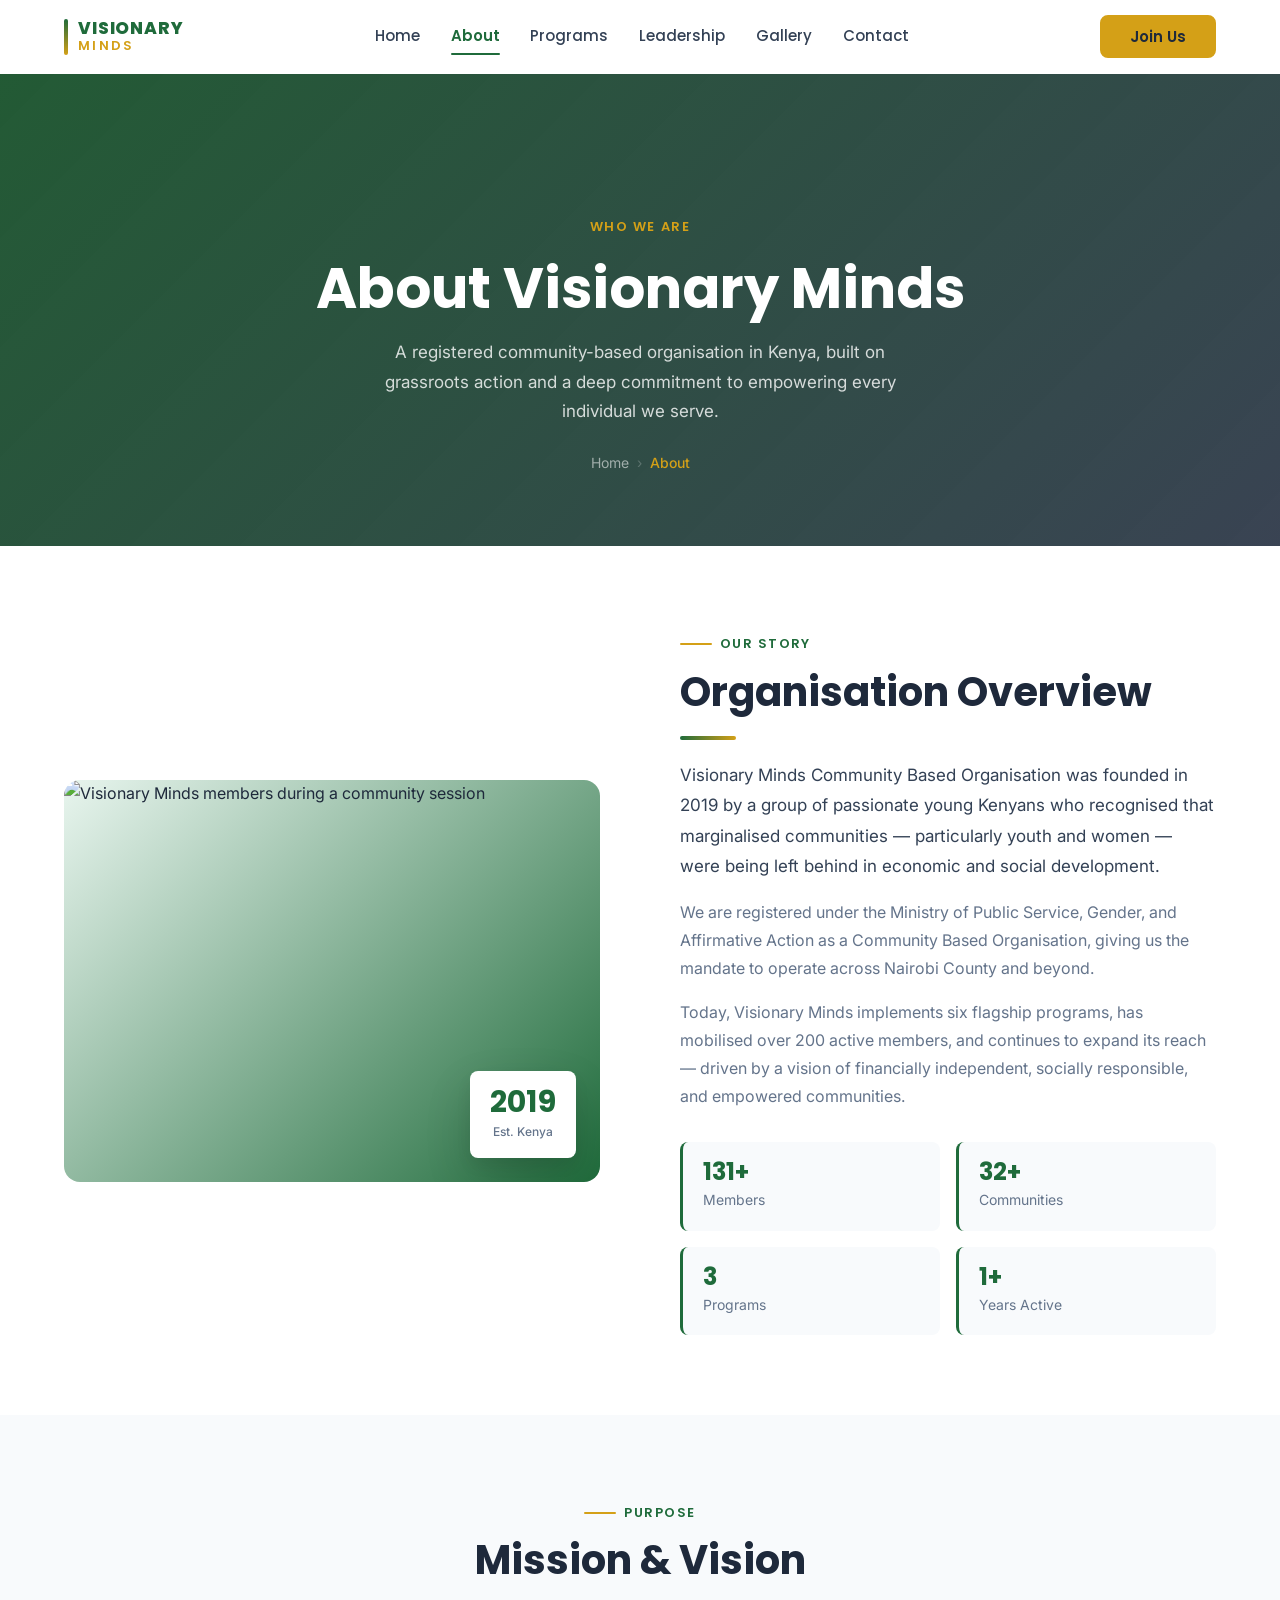
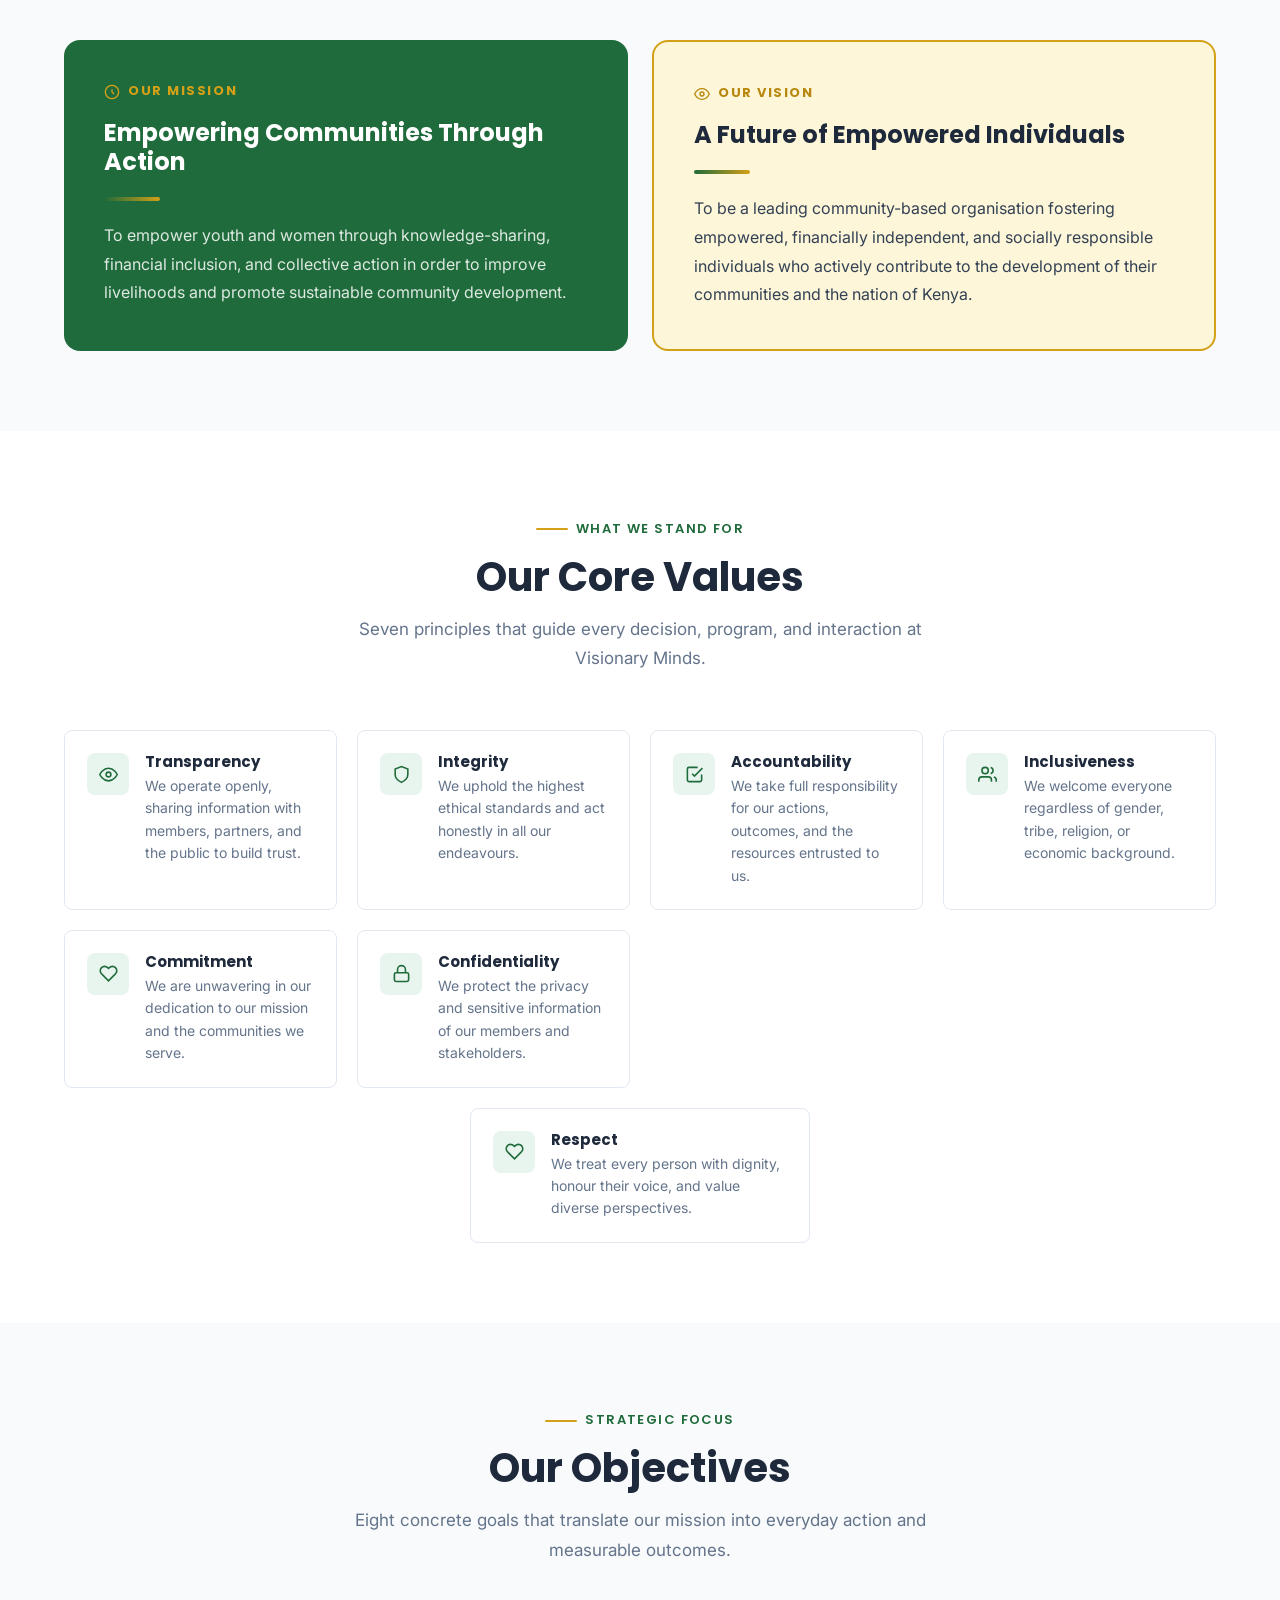
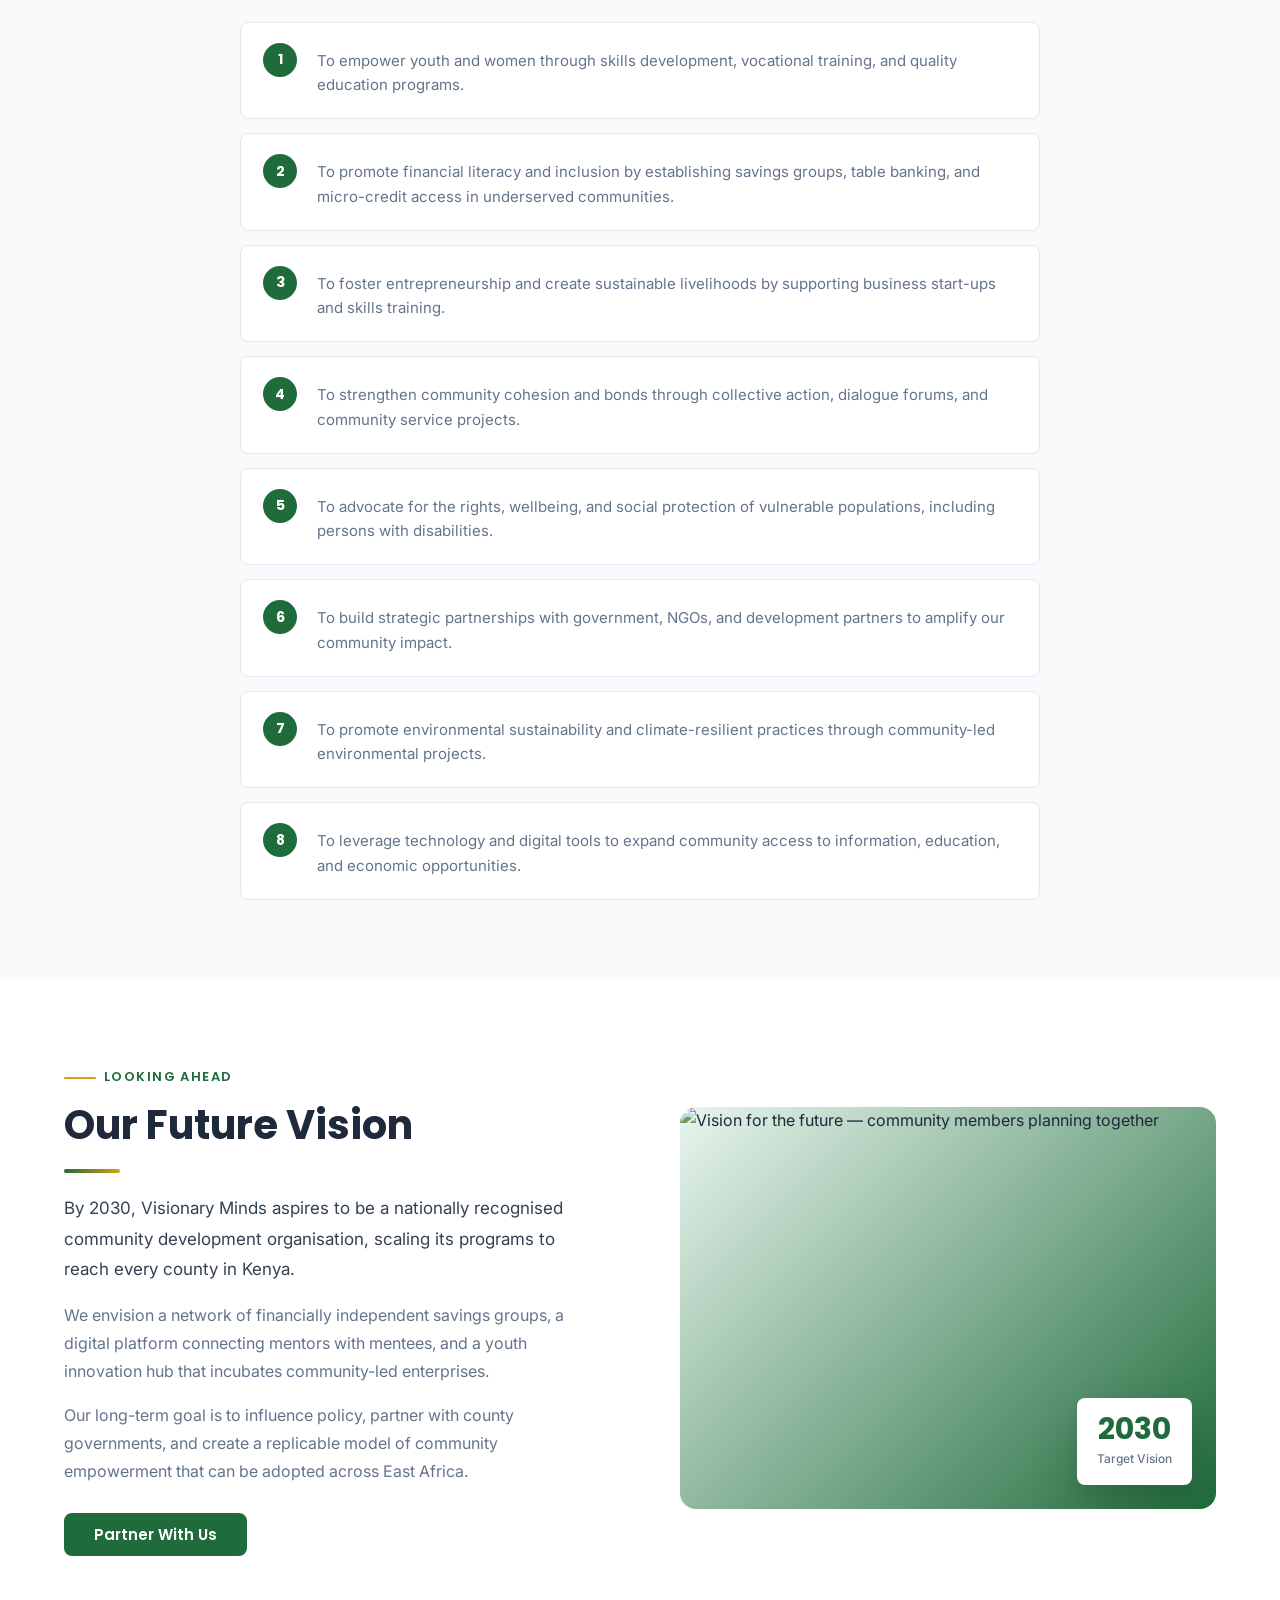
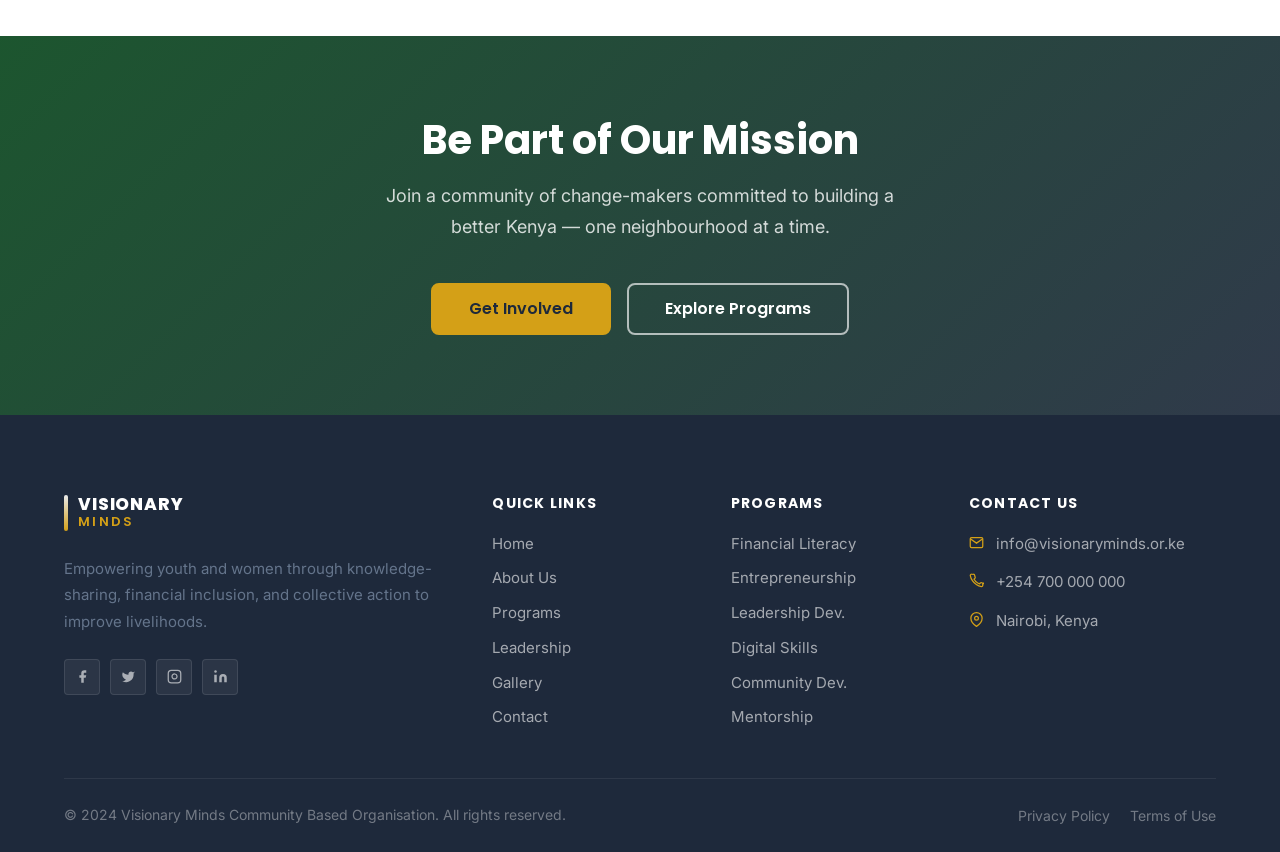
==== about.html @ 81f18fbf "Initial website commit" ====
<!DOCTYPE html>
<html lang="en">
<head>
  <meta charset="UTF-8" />
  <meta name="viewport" content="width=device-width, initial-scale=1.0" />
  <meta name="color-scheme" content="light" />

  <title>About Us — Visionary Minds CBO</title>
  <meta name="description" content="Learn about Visionary Minds CBO — our mission, vision, core values, objectives, and the story behind our community empowerment work in Kenya." />

  <meta property="og:title"       content="About Visionary Minds CBO" />
  <meta property="og:description" content="Our mission: To empower youth and women through knowledge-sharing, financial inclusion, and collective action." />
  <meta property="og:type"        content="website" />

  <meta name="referrer" content="strict-origin-when-cross-origin" />

  <link rel="preconnect" href="https://fonts.googleapis.com" crossorigin />
  <link rel="preconnect" href="https://fonts.gstatic.com" crossorigin />
  <link href="https://fonts.googleapis.com/css2?family=Inter:wght@400;500;600&family=Poppins:wght@500;600;700;800&display=swap" rel="stylesheet" />

  <link rel="stylesheet" href="css/style.css" />
  <link rel="stylesheet" href="css/responsive.css" />
</head>
<body>

<!-- ══ HEADER ════════════════════════════════════════════════ -->
<header class="site-header" id="site-header">
  <nav class="nav-inner container" aria-label="Main navigation">
    <a href="index.html" class="nav-logo" aria-label="Visionary Minds — Home">
      <span class="site-logo">
        <span class="site-logo__bar"></span>
        <span class="site-logo__words">
          <span class="site-logo__top">Visionary</span>
          <span class="site-logo__btm">Minds</span>
        </span>
      </span>
    </a>
    <ul class="nav-menu" id="nav-menu" role="list">
      <li><a href="index.html"      class="nav-link">Home</a></li>
      <li><a href="about.html"      class="nav-link">About</a></li>
      <li><a href="programs.html"   class="nav-link">Programs</a></li>
      <li><a href="leadership.html" class="nav-link">Leadership</a></li>
      <li><a href="gallery.html"    class="nav-link">Gallery</a></li>
      <li><a href="contact.html"    class="nav-link">Contact</a></li>
    </ul>
    <a href="contact.html" class="btn btn-gold nav-cta">Join Us</a>
    <button class="nav-toggle" id="nav-toggle" type="button"
            aria-label="Toggle navigation menu" aria-expanded="false" aria-controls="nav-menu">
      <span class="bar"></span><span class="bar"></span><span class="bar"></span>
    </button>
  </nav>
</header>


<main>

<!-- ══ PAGE HERO ═════════════════════════════════════════════ -->
<section class="page-hero" aria-labelledby="page-title">
  <div class="container">
    <p class="page-hero-eyebrow">Who We Are</p>
    <h1 class="page-hero-title" id="page-title">About Visionary Minds</h1>
    <p class="page-hero-desc">
      A registered community-based organisation in Kenya, built on grassroots action and a
      deep commitment to empowering every individual we serve.
    </p>
    <nav class="breadcrumb" aria-label="Breadcrumb">
      <a href="index.html">Home</a>
      <span class="breadcrumb-sep" aria-hidden="true">›</span>
      <span class="breadcrumb-current" aria-current="page">About</span>
    </nav>
  </div>
</section>


<!-- ══ ORGANISATION OVERVIEW ════════════════════════════════ -->
<section class="section" aria-labelledby="overview-title">
  <div class="container">
    <div class="about-split">

      <div class="about-split-img" data-fade="left">
        <img src="images/photo-1.jpg" alt="Visionary Minds members during a community session"
             loading="lazy" decoding="async" width="560" height="420" />
        <div class="img-badge">
          <p class="img-badge-num">2019</p>
          <p class="img-badge-txt">Est. Kenya</p>
        </div>
      </div>

      <div data-fade="right">
        <p class="section-eyebrow">Our Story</p>
        <h2 class="section-title" id="overview-title">Organisation Overview</h2>
        <div class="divider"></div>

        <p class="lead" style="margin-bottom:1rem;">
          Visionary Minds Community Based Organisation was founded in 2019 by a group of
          passionate young Kenyans who recognised that marginalised communities — particularly
          youth and women — were being left behind in economic and social development.
        </p>
        <p style="margin-bottom:1rem;">
          We are registered under the Ministry of Public Service, Gender, and Affirmative Action
          as a Community Based Organisation, giving us the mandate to operate across Nairobi
          County and beyond.
        </p>
        <p style="margin-bottom:1.75rem;">
          Today, Visionary Minds implements six flagship programs, has mobilised over 200
          active members, and continues to expand its reach — driven by a vision of
          financially independent, socially responsible, and empowered communities.
        </p>

        <div class="about-stats">
          <div class="about-stat">
            <p class="about-stat-num" data-count="200" data-suffix="+">200+</p>
            <p class="about-stat-lbl">Members</p>
          </div>
          <div class="about-stat">
            <p class="about-stat-num" data-count="50"  data-suffix="+">50+</p>
            <p class="about-stat-lbl">Communities</p>
          </div>
          <div class="about-stat">
            <p class="about-stat-num" data-count="6"   data-suffix="">6</p>
            <p class="about-stat-lbl">Programs</p>
          </div>
          <div class="about-stat">
            <p class="about-stat-num" data-count="3"   data-suffix="+">3+</p>
            <p class="about-stat-lbl">Years Active</p>
          </div>
        </div>
      </div>

    </div>
  </div>
</section>


<!-- ══ MISSION & VISION ══════════════════════════════════════ -->
<section class="section section--gray" aria-labelledby="mv-title">
  <div class="container">

    <div class="section-hd section-hd--center" data-fade>
      <p class="section-eyebrow">Purpose</p>
      <h2 class="section-title" id="mv-title">Mission &amp; Vision</h2>
    </div>

    <div class="mv-grid">

      <div class="mv-box mv-box--green" data-fade data-delay="1">
        <p class="mv-eyebrow">
          <svg width="16" height="16" viewBox="0 0 24 24" fill="none" stroke="currentColor" stroke-width="2"><circle cx="12" cy="12" r="10"/><path d="M12 8v4l3 3"/></svg>
          Our Mission
        </p>
        <h3 class="mv-title">Empowering Communities Through Action</h3>
        <div class="divider"></div>
        <p class="mv-text">
          To empower youth and women through knowledge-sharing, financial inclusion, and
          collective action in order to improve livelihoods and promote sustainable community
          development.
        </p>
      </div>

      <div class="mv-box mv-box--gold" data-fade data-delay="2">
        <p class="mv-eyebrow">
          <svg width="16" height="16" viewBox="0 0 24 24" fill="none" stroke="currentColor" stroke-width="2"><path d="M1 12s4-8 11-8 11 8 11 8-4 8-11 8-11-8-11-8z"/><circle cx="12" cy="12" r="3"/></svg>
          Our Vision
        </p>
        <h3 class="mv-title">A Future of Empowered Individuals</h3>
        <div class="divider"></div>
        <p class="mv-text">
          To be a leading community-based organisation fostering empowered, financially
          independent, and socially responsible individuals who actively contribute to the
          development of their communities and the nation of Kenya.
        </p>
      </div>

    </div>
  </div>
</section>


<!-- ══ CORE VALUES ═══════════════════════════════════════════ -->
<section class="section" aria-labelledby="values-title">
  <div class="container">

    <div class="section-hd section-hd--center" data-fade>
      <p class="section-eyebrow">What We Stand For</p>
      <h2 class="section-title" id="values-title">Our Core Values</h2>
      <p class="section-desc">Seven principles that guide every decision, program, and interaction at Visionary Minds.</p>
    </div>

    <div class="values-grid">

      <div class="val-card" data-fade data-delay="1">
        <div class="val-icon" aria-hidden="true">
          <svg viewBox="0 0 24 24" fill="none" stroke="currentColor" stroke-width="2"><path d="M1 12s4-8 11-8 11 8 11 8-4 8-11 8-11-8-11-8z"/><circle cx="12" cy="12" r="3"/></svg>
        </div>
        <div>
          <h3 class="val-name">Transparency</h3>
          <p class="val-desc">We operate openly, sharing information with members, partners, and the public to build trust.</p>
        </div>
      </div>

      <div class="val-card" data-fade data-delay="2">
        <div class="val-icon" aria-hidden="true">
          <svg viewBox="0 0 24 24" fill="none" stroke="currentColor" stroke-width="2"><path d="M12 22s8-4 8-10V5l-8-3-8 3v7c0 6 8 10 8 10z"/></svg>
        </div>
        <div>
          <h3 class="val-name">Integrity</h3>
          <p class="val-desc">We uphold the highest ethical standards and act honestly in all our endeavours.</p>
        </div>
      </div>

      <div class="val-card" data-fade data-delay="3">
        <div class="val-icon" aria-hidden="true">
          <svg viewBox="0 0 24 24" fill="none" stroke="currentColor" stroke-width="2"><polyline points="9 11 12 14 22 4"/><path d="M21 12v7a2 2 0 0 1-2 2H5a2 2 0 0 1-2-2V5a2 2 0 0 1 2-2h11"/></svg>
        </div>
        <div>
          <h3 class="val-name">Accountability</h3>
          <p class="val-desc">We take full responsibility for our actions, outcomes, and the resources entrusted to us.</p>
        </div>
      </div>

      <div class="val-card" data-fade data-delay="4">
        <div class="val-icon" aria-hidden="true">
          <svg viewBox="0 0 24 24" fill="none" stroke="currentColor" stroke-width="2"><path d="M17 21v-2a4 4 0 0 0-4-4H5a4 4 0 0 0-4 4v2"/><circle cx="9" cy="7" r="4"/><path d="M23 21v-2a4 4 0 0 0-3-3.87M16 3.13a4 4 0 0 1 0 7.75"/></svg>
        </div>
        <div>
          <h3 class="val-name">Inclusiveness</h3>
          <p class="val-desc">We welcome everyone regardless of gender, tribe, religion, or economic background.</p>
        </div>
      </div>

      <div class="val-card" data-fade data-delay="5">
        <div class="val-icon" aria-hidden="true">
          <svg viewBox="0 0 24 24" fill="none" stroke="currentColor" stroke-width="2"><path d="M20.84 4.61a5.5 5.5 0 0 0-7.78 0L12 5.67l-1.06-1.06a5.5 5.5 0 0 0-7.78 7.78l1.06 1.06L12 21.23l7.78-7.78 1.06-1.06a5.5 5.5 0 0 0 0-7.78z"/></svg>
        </div>
        <div>
          <h3 class="val-name">Commitment</h3>
          <p class="val-desc">We are unwavering in our dedication to our mission and the communities we serve.</p>
        </div>
      </div>

      <div class="val-card" data-fade data-delay="6">
        <div class="val-icon" aria-hidden="true">
          <svg viewBox="0 0 24 24" fill="none" stroke="currentColor" stroke-width="2"><rect x="3" y="11" width="18" height="11" rx="2" ry="2"/><path d="M7 11V7a5 5 0 0 1 10 0v4"/></svg>
        </div>
        <div>
          <h3 class="val-name">Confidentiality</h3>
          <p class="val-desc">We protect the privacy and sensitive information of our members and stakeholders.</p>
        </div>
      </div>

      <div class="val-card" data-fade data-delay="1" style="grid-column: 1 / -1; max-width: 340px; margin: 0 auto;">
        <div class="val-icon" aria-hidden="true">
          <svg viewBox="0 0 24 24" fill="none" stroke="currentColor" stroke-width="2"><path d="M20.84 4.61a5.5 5.5 0 0 0-7.78 0L12 5.67l-1.06-1.06a5.5 5.5 0 0 0-7.78 7.78l1.06 1.06L12 21.23l7.78-7.78 1.06-1.06a5.5 5.5 0 0 0 0-7.78z"/></svg>
        </div>
        <div>
          <h3 class="val-name">Respect</h3>
          <p class="val-desc">We treat every person with dignity, honour their voice, and value diverse perspectives.</p>
        </div>
      </div>

    </div>
  </div>
</section>


<!-- ══ OBJECTIVES ════════════════════════════════════════════ -->
<section class="section section--gray" aria-labelledby="obj-title">
  <div class="container">

    <div class="section-hd section-hd--center" data-fade>
      <p class="section-eyebrow">Strategic Focus</p>
      <h2 class="section-title" id="obj-title">Our Objectives</h2>
      <p class="section-desc">Eight concrete goals that translate our mission into everyday action and measurable outcomes.</p>
    </div>

    <div class="obj-list" style="max-width:800px; margin:0 auto;">
      <div class="obj-item" data-fade data-delay="1">
        <div class="obj-num" aria-hidden="true">1</div>
        <p class="obj-text">To empower youth and women through skills development, vocational training, and quality education programs.</p>
      </div>
      <div class="obj-item" data-fade data-delay="2">
        <div class="obj-num" aria-hidden="true">2</div>
        <p class="obj-text">To promote financial literacy and inclusion by establishing savings groups, table banking, and micro-credit access in underserved communities.</p>
      </div>
      <div class="obj-item" data-fade data-delay="3">
        <div class="obj-num" aria-hidden="true">3</div>
        <p class="obj-text">To foster entrepreneurship and create sustainable livelihoods by supporting business start-ups and skills training.</p>
      </div>
      <div class="obj-item" data-fade data-delay="4">
        <div class="obj-num" aria-hidden="true">4</div>
        <p class="obj-text">To strengthen community cohesion and bonds through collective action, dialogue forums, and community service projects.</p>
      </div>
      <div class="obj-item" data-fade data-delay="5">
        <div class="obj-num" aria-hidden="true">5</div>
        <p class="obj-text">To advocate for the rights, wellbeing, and social protection of vulnerable populations, including persons with disabilities.</p>
      </div>
      <div class="obj-item" data-fade data-delay="1">
        <div class="obj-num" aria-hidden="true">6</div>
        <p class="obj-text">To build strategic partnerships with government, NGOs, and development partners to amplify our community impact.</p>
      </div>
      <div class="obj-item" data-fade data-delay="2">
        <div class="obj-num" aria-hidden="true">7</div>
        <p class="obj-text">To promote environmental sustainability and climate-resilient practices through community-led environmental projects.</p>
      </div>
      <div class="obj-item" data-fade data-delay="3">
        <div class="obj-num" aria-hidden="true">8</div>
        <p class="obj-text">To leverage technology and digital tools to expand community access to information, education, and economic opportunities.</p>
      </div>
    </div>

  </div>
</section>


<!-- ══ FUTURE VISION ═════════════════════════════════════════ -->
<section class="section" aria-labelledby="future-title">
  <div class="container">
    <div class="about-split">

      <div data-fade="left">
        <p class="section-eyebrow">Looking Ahead</p>
        <h2 class="section-title" id="future-title">Our Future Vision</h2>
        <div class="divider"></div>

        <p class="lead" style="margin-bottom:1rem;">
          By 2030, Visionary Minds aspires to be a nationally recognised community
          development organisation, scaling its programs to reach every county in Kenya.
        </p>
        <p style="margin-bottom:1rem;">
          We envision a network of financially independent savings groups, a digital
          platform connecting mentors with mentees, and a youth innovation hub that
          incubates community-led enterprises.
        </p>
        <p style="margin-bottom:1.75rem;">
          Our long-term goal is to influence policy, partner with county governments,
          and create a replicable model of community empowerment that can be adopted
          across East Africa.
        </p>
        <a href="contact.html" class="btn btn-primary">Partner With Us</a>
      </div>

      <div class="about-split-img" data-fade="right">
        <img src="images/photo-4.jpg" alt="Vision for the future — community members planning together"
             loading="lazy" decoding="async" width="560" height="420" />
        <div class="img-badge">
          <p class="img-badge-num">2030</p>
          <p class="img-badge-txt">Target Vision</p>
        </div>
      </div>

    </div>
  </div>
</section>


<!-- ══ CTA ═══════════════════════════════════════════════════ -->
<section class="cta-section" aria-labelledby="cta-title">
  <div class="container">
    <h2 class="cta-title" data-fade id="cta-title">Be Part of Our Mission</h2>
    <p class="cta-desc" data-fade>Join a community of change-makers committed to building a better Kenya — one neighbourhood at a time.</p>
    <div class="cta-actions" data-fade>
      <a href="contact.html"  class="btn btn-gold btn-lg">Get Involved</a>
      <a href="programs.html" class="btn btn-outline-white btn-lg">Explore Programs</a>
    </div>
  </div>
</section>

</main>


<!-- ══ FOOTER ════════════════════════════════════════════════ -->
<footer class="site-footer" aria-label="Site footer">
  <div class="container">
    <div class="footer-grid">
      <div>
        <div class="footer-logo">
          <span class="site-logo site-logo--inv">
            <span class="site-logo__bar"></span>
            <span class="site-logo__words">
              <span class="site-logo__top">Visionary</span>
              <span class="site-logo__btm">Minds</span>
            </span>
          </span>
        </div>
        <p class="footer-about">Empowering youth and women through knowledge-sharing, financial inclusion, and collective action to improve livelihoods.</p>
        <div class="footer-socials">
          <a href="#" class="footer-social-a" aria-label="Facebook"  rel="noopener noreferrer"><svg viewBox="0 0 24 24" fill="currentColor"><path d="M18 2h-3a5 5 0 0 0-5 5v3H7v4h3v8h4v-8h3l1-4h-4V7a1 1 0 0 1 1-1h3z"/></svg></a>
          <a href="#" class="footer-social-a" aria-label="Twitter"   rel="noopener noreferrer"><svg viewBox="0 0 24 24" fill="currentColor"><path d="M22 4s-.7 2.1-2 3.4c1.6 10-9.4 17.3-18 11.6 2.2.1 4.4-.6 6-2C3 15.5.5 9.6 3 5c2.2 2.6 5.6 4.1 9 4-.9-4.2 4-6.6 7-3.8 1.1 0 3-1.2 3-1.2z"/></svg></a>
          <a href="#" class="footer-social-a" aria-label="Instagram" rel="noopener noreferrer"><svg viewBox="0 0 24 24" fill="none" stroke="currentColor" stroke-width="2"><rect x="2" y="2" width="20" height="20" rx="5"/><path d="M16 11.37A4 4 0 1 1 12.63 8 4 4 0 0 1 16 11.37z"/><line x1="17.5" y1="6.5" x2="17.51" y2="6.5"/></svg></a>
          <a href="#" class="footer-social-a" aria-label="LinkedIn"  rel="noopener noreferrer"><svg viewBox="0 0 24 24" fill="currentColor"><path d="M16 8a6 6 0 0 1 6 6v7h-4v-7a2 2 0 0 0-4 0v7h-4v-7a6 6 0 0 1 6-6zM2 9h4v12H2z"/><circle cx="4" cy="4" r="2"/></svg></a>
        </div>
      </div>
      <div>
        <h3 class="footer-h">Quick Links</h3>
        <nav class="footer-links">
          <a href="index.html">Home</a><a href="about.html">About Us</a>
          <a href="programs.html">Programs</a><a href="leadership.html">Leadership</a>
          <a href="gallery.html">Gallery</a><a href="contact.html">Contact</a>
        </nav>
      </div>
      <div>
        <h3 class="footer-h">Programs</h3>
        <nav class="footer-links">
          <a href="programs.html#financial">Financial Literacy</a>
          <a href="programs.html#entrepreneurship">Entrepreneurship</a>
          <a href="programs.html#leadership">Leadership Dev.</a>
          <a href="programs.html#digital">Digital Skills</a>
          <a href="programs.html#community">Community Dev.</a>
          <a href="programs.html#mentorship">Mentorship</a>
        </nav>
      </div>
      <div>
        <h3 class="footer-h">Contact Us</h3>
        <div class="footer-contact-row"><svg viewBox="0 0 24 24" fill="none" stroke="currentColor" stroke-width="2"><path d="M4 4h16c1.1 0 2 .9 2 2v12c0 1.1-.9 2-2 2H4c-1.1 0-2-.9-2-2V6c0-1.1.9-2 2-2z"/><polyline points="22,6 12,13 2,6"/></svg><span>info@visionaryminds.or.ke</span></div>
        <div class="footer-contact-row"><svg viewBox="0 0 24 24" fill="none" stroke="currentColor" stroke-width="2"><path d="M22 16.92v3a2 2 0 0 1-2.18 2A19.79 19.79 0 0 1 11.7 18.5 19.5 19.5 0 0 1 5.5 12.3 19.79 19.79 0 0 1 2.08 4.18 2 2 0 0 1 4.1 2h3a2 2 0 0 1 2 1.72c.12.96.36 1.9.7 2.81a2 2 0 0 1-.45 2.11L8.09 9.91A16 16 0 0 0 14 16a16 16 0 0 0 2.91 1.27l1.27-1.27a2 2 0 0 1 2.11-.45c.91.34 1.85.58 2.81.7A2 2 0 0 1 24 16.92z"/></svg><span>+254 700 000 000</span></div>
        <div class="footer-contact-row"><svg viewBox="0 0 24 24" fill="none" stroke="currentColor" stroke-width="2"><path d="M21 10c0 7-9 13-9 13s-9-6-9-13a9 9 0 0 1 18 0z"/><circle cx="12" cy="10" r="3"/></svg><span>Nairobi, Kenya</span></div>
      </div>
    </div>
    <div class="footer-bottom">
      <p class="footer-copy">&copy; 2024 Visionary Minds Community Based Organisation. All rights reserved.</p>
      <nav class="footer-bottom-links"><a href="#">Privacy Policy</a><a href="#">Terms of Use</a></nav>
    </div>
  </div>
</footer>

<button id="back-to-top" aria-label="Back to top">
  <svg viewBox="0 0 24 24" fill="none" stroke="currentColor" stroke-width="2.5" stroke-linecap="round"><path d="M18 15l-6-6-6 6"/></svg>
</button>

<script src="js/main.js"></script>
</body>
</html>
---- css/style.css ----
/* ============================================================
   VISIONARY MINDS — MAIN STYLESHEET
   Description : Complete design system for the CBO website
   Fonts       : Poppins (headings) + Inter (body) via Google Fonts
   ============================================================ */

/* ── 1. CUSTOM PROPERTIES ─────────────────────────────────── */
:root {
  /* Brand */
  --green:         #1F6B3B;
  --green-dark:    #155028;
  --green-light:   #E8F5EE;
  --gold:          #D4A017;
  --gold-dark:     #B8880E;
  --gold-light:    #FDF6D8;

  /* Neutrals */
  --dark:          #1E293B;
  --dark-soft:     #334155;
  --gray:          #64748B;
  --gray-light:    #94A3B8;
  --border:        #E2E8F0;
  --white:         #FFFFFF;
  --light-bg:      #F8FAFC;

  /* Typography */
  --font-heading:  'Poppins', system-ui, sans-serif;
  --font-body:     'Inter', system-ui, sans-serif;

  /* Layout */
  --nav-h:         74px;
  --max-w:         1200px;
  --px:            1.5rem;
  --section-py:    5rem;

  /* Elevation */
  --shadow-sm:  0 1px 3px rgba(0,0,0,0.07), 0 1px 2px rgba(0,0,0,0.04);
  --shadow-md:  0 4px 14px rgba(0,0,0,0.09), 0 2px 4px rgba(0,0,0,0.05);
  --shadow-lg:  0 10px 32px rgba(0,0,0,0.11), 0 4px 8px rgba(0,0,0,0.05);
  --shadow-xl:  0 20px 48px rgba(0,0,0,0.14), 0 8px 16px rgba(0,0,0,0.06);

  /* Shape */
  --r-sm:   4px;
  --r-md:   8px;
  --r-lg:   16px;
  --r-xl:   24px;
  --r-full: 9999px;

  /* Motion */
  --ease:   0.24s ease;
}


/* ── 2. RESET ─────────────────────────────────────────────── */
*, *::before, *::after {
  box-sizing: border-box;
  margin: 0;
  padding: 0;
}

html {
  color-scheme: light;
  scroll-behavior: smooth;
  -webkit-text-size-adjust: 100%;
  text-size-adjust: 100%;
}

body {
  font-family: var(--font-body);
  font-size: 1rem;
  line-height: 1.65;
  color: var(--dark);
  background-color: var(--white);
  -webkit-font-smoothing: antialiased;
  overflow-x: hidden;
}

img, video, svg { display: block; max-width: 100%; }
a { text-decoration: none; color: inherit; }
ul, ol { list-style: none; }
button { font-family: inherit; cursor: pointer; border: none; background: none; }
input, textarea, select { font-family: inherit; font-size: inherit; }


/* ── 3. TYPOGRAPHY ────────────────────────────────────────── */
h1, h2, h3, h4, h5, h6 {
  font-family: var(--font-heading);
  font-weight: 700;
  line-height: 1.2;
  color: var(--dark);
}

h1 { font-size: clamp(2rem,    5vw, 3.5rem); }
h2 { font-size: clamp(1.625rem, 3.5vw, 2.5rem); }
h3 { font-size: clamp(1.125rem, 2vw, 1.375rem); }
h4 { font-size: 1.0625rem; }

p { color: var(--gray); line-height: 1.75; }

.lead {
  font-size: 1.0625rem;
  color: var(--dark-soft);
  line-height: 1.8;
}


/* ── 4. LAYOUT ────────────────────────────────────────────── */
.container {
  max-width: var(--max-w);
  margin: 0 auto;
  padding: 0 var(--px);
}

.section { padding: var(--section-py) 0; }
.section--gray  { background-color: var(--light-bg); }
.section--green { background-color: var(--green); }
.section--dark  { background-color: var(--dark); }

main { padding-top: var(--nav-h); }


/* ── 5. SECTION HEADER ────────────────────────────────────── */
.section-hd {
  max-width: 620px;
  margin-bottom: 3.5rem;
}
.section-hd--center {
  text-align: center;
  margin-left: auto;
  margin-right: auto;
}

.section-eyebrow {
  display: inline-flex;
  align-items: center;
  gap: 0.5rem;
  font-family: var(--font-heading);
  font-size: 0.8125rem;
  font-weight: 600;
  letter-spacing: 0.11em;
  text-transform: uppercase;
  color: var(--green);
  margin-bottom: 0.75rem;
}
.section-eyebrow::before {
  content: '';
  width: 2rem;
  height: 2px;
  border-radius: var(--r-full);
  background: var(--gold);
  display: block;
}

.section-title { margin-bottom: 0.875rem; }

.section-desc {
  font-size: 1.0625rem;
  color: var(--gray);
  line-height: 1.75;
}

/* Eyebrow/title/desc on dark backgrounds */
.section--green .section-eyebrow,
.section--dark  .section-eyebrow { color: var(--gold); }
.section--green .section-title,
.section--dark  .section-title   { color: var(--white); }
.section--green .section-desc,
.section--dark  .section-desc    { color: rgba(255,255,255,0.75); }


/* ── 6. BUTTONS ───────────────────────────────────────────── */
.btn {
  display: inline-flex;
  align-items: center;
  justify-content: center;
  gap: 0.5rem;
  padding: 0.75rem 1.75rem;
  border-radius: var(--r-md);
  font-family: var(--font-heading);
  font-size: 0.9375rem;
  font-weight: 600;
  line-height: 1;
  border: 2px solid transparent;
  cursor: pointer;
  white-space: nowrap;
  transition: background var(--ease), color var(--ease), border-color var(--ease),
              transform var(--ease), box-shadow var(--ease);
  text-decoration: none;
}

.btn:focus-visible {
  outline: 3px solid var(--gold);
  outline-offset: 3px;
}
.btn:active { transform: translateY(1px); }

.btn-primary {
  background: var(--green);
  color: var(--white);
  border-color: var(--green);
}
.btn-primary:hover {
  background: var(--green-dark);
  border-color: var(--green-dark);
  transform: translateY(-2px);
  box-shadow: var(--shadow-md);
}

.btn-gold {
  background: var(--gold);
  color: var(--dark);
  border-color: var(--gold);
}
.btn-gold:hover {
  background: var(--gold-dark);
  border-color: var(--gold-dark);
  transform: translateY(-2px);
  box-shadow: var(--shadow-md);
}

.btn-outline {
  background: transparent;
  color: var(--green);
  border-color: var(--green);
}
.btn-outline:hover {
  background: var(--green);
  color: var(--white);
  transform: translateY(-2px);
}

.btn-outline-white {
  background: transparent;
  color: var(--white);
  border-color: rgba(255,255,255,0.65);
}
.btn-outline-white:hover {
  background: var(--white);
  color: var(--green);
}

.btn-white {
  background: var(--white);
  color: var(--green);
  border-color: var(--white);
}
.btn-white:hover {
  background: transparent;
  color: var(--white);
}

.btn-lg { padding: 1rem 2.25rem; font-size: 1rem; }
.btn-sm { padding: 0.5rem 1.25rem; font-size: 0.875rem; }

.btn-success {
  background: #059669 !important;
  border-color: #059669 !important;
  color: var(--white) !important;
}


/* ── 7. DIVIDER ───────────────────────────────────────────── */
.divider {
  width: 56px;
  height: 4px;
  border-radius: var(--r-full);
  background: linear-gradient(90deg, var(--green), var(--gold));
  margin: 1.25rem 0;
}
.divider--center { margin-left: auto; margin-right: auto; }


/* ── 8. BADGE ─────────────────────────────────────────────── */
.badge {
  display: inline-block;
  padding: 0.3rem 0.875rem;
  border-radius: var(--r-full);
  font-size: 0.75rem;
  font-weight: 600;
  letter-spacing: 0.05em;
}
.badge-green { background: var(--green-light); color: var(--green); }
.badge-gold  { background: var(--gold-light);  color: var(--gold-dark); }


/* ── 9. NAVIGATION ────────────────────────────────────────── */
.site-header {
  position: fixed;
  inset: 0 0 auto 0;
  height: var(--nav-h);
  z-index: 900;
  background: var(--white);
  border-bottom: 1px solid transparent;
  transition: border-color var(--ease), box-shadow var(--ease);
}
.site-header.scrolled {
  border-bottom-color: var(--border);
  box-shadow: var(--shadow-md);
}

.nav-inner {
  display: flex;
  align-items: center;
  justify-content: space-between;
  gap: 1.5rem;
  height: 100%;
}

/* Logo */
.nav-logo {
  display: flex;
  align-items: center;
  flex-shrink: 0;
  text-decoration: none;
}

.site-logo {
  display: inline-flex;
  align-items: center;
  gap: 0.625rem;
  text-decoration: none;
  -webkit-user-select: none;
  user-select: none;
}
.site-logo__bar {
  width: 4px;
  height: 36px;
  border-radius: 2px;
  background: linear-gradient(to bottom, var(--green), var(--gold));
  flex-shrink: 0;
}
.site-logo__words {
  display: flex;
  flex-direction: column;
  line-height: 1.15;
}
.site-logo__top {
  font-family: var(--font-heading);
  font-size: 1.0625rem;
  font-weight: 800;
  letter-spacing: 0.05em;
  text-transform: uppercase;
  color: var(--green);
}
.site-logo__btm {
  font-family: var(--font-heading);
  font-size: 0.8125rem;
  font-weight: 600;
  letter-spacing: 0.18em;
  text-transform: uppercase;
  color: var(--gold);
}

/* Inverted variant for dark backgrounds (footer) */
.site-logo--inv .site-logo__bar {
  background: linear-gradient(to bottom, rgba(255,255,255,0.9), var(--gold));
}
.site-logo--inv .site-logo__top { color: var(--white); }
.site-logo--inv .site-logo__btm { color: var(--gold); }

/* Links */
.nav-menu {
  display: flex;
  align-items: center;
  gap: 0.125rem;
  flex: 1;
  justify-content: center;
}

.nav-link {
  display: block;
  padding: 0.5rem 0.9rem;
  font-family: var(--font-heading);
  font-size: 0.9375rem;
  font-weight: 500;
  color: var(--dark-soft);
  border-radius: var(--r-sm);
  transition: color var(--ease), background var(--ease);
  text-decoration: none;
  position: relative;
}
.nav-link::after {
  content: '';
  position: absolute;
  bottom: 2px;
  left: 0.9rem;
  right: 0.9rem;
  height: 2px;
  border-radius: var(--r-full);
  background: var(--green);
  transform: scaleX(0);
  transition: transform var(--ease);
}
.nav-link:hover,
.nav-link.active { color: var(--green); }
.nav-link:hover::after,
.nav-link.active::after { transform: scaleX(1); }
.nav-link.active { font-weight: 600; }

/* CTA */
.nav-cta { flex-shrink: 0; }

/* Hamburger */
.nav-toggle {
  display: none;
  flex-direction: column;
  gap: 5px;
  padding: 6px;
  border-radius: var(--r-sm);
  background: none;
  border: none;
  cursor: pointer;
  transition: background var(--ease);
}
.nav-toggle:hover { background: var(--light-bg); }

.bar {
  display: block;
  width: 22px;
  height: 2px;
  border-radius: var(--r-full);
  background: var(--dark);
  transform-origin: center;
  transition: transform 0.28s ease, opacity 0.28s ease;
}
.nav-toggle.open .bar:nth-child(1) { transform: rotate(45deg) translate(5px, 5px); }
.nav-toggle.open .bar:nth-child(2) { opacity: 0; transform: scaleX(0); }
.nav-toggle.open .bar:nth-child(3) { transform: rotate(-45deg) translate(5px, -5px); }


/* ── 10. HERO (HOME) ──────────────────────────────────────── */
.hero {
  min-height: 100vh;
  display: flex;
  align-items: center;
  position: relative;
  overflow: hidden;
  background:
    linear-gradient(135deg, rgba(21,80,40,0.94) 0%, rgba(30,41,59,0.88) 100%),
    url('../images/photo-1.jpg') center / cover no-repeat;
  color: var(--white);
  /* Ensure full-page hero despite nav */
  margin-top: calc(-1 * var(--nav-h));
  padding-top: var(--nav-h);
}

.hero-content { position: relative; z-index: 1; max-width: 760px; }

.hero-eyebrow {
  display: inline-flex;
  align-items: center;
  gap: 0.625rem;
  font-family: var(--font-heading);
  font-size: 0.8125rem;
  font-weight: 600;
  letter-spacing: 0.13em;
  text-transform: uppercase;
  color: var(--gold);
  margin-bottom: 1.375rem;
}
.hero-dot {
  width: 6px;
  height: 6px;
  border-radius: 50%;
  background: var(--gold);
  flex-shrink: 0;
}

.hero-title {
  color: var(--white);
  line-height: 1.15;
  margin-bottom: 1.375rem;
}

.hero-desc {
  font-size: 1.125rem;
  color: rgba(255,255,255,0.82);
  line-height: 1.8;
  max-width: 620px;
  margin-bottom: 2.5rem;
}

.hero-actions {
  display: flex;
  flex-wrap: wrap;
  gap: 1rem;
  margin-bottom: 4rem;
}

/* Quick-stat bar at bottom of hero */
.hero-stats {
  display: flex;
  gap: 3rem;
  padding-top: 2.5rem;
  border-top: 1px solid rgba(255,255,255,0.15);
}
.hero-stat-num {
  font-family: var(--font-heading);
  font-size: 2rem;
  font-weight: 700;
  color: var(--gold);
  line-height: 1;
  margin-bottom: 0.25rem;
}
.hero-stat-lbl {
  font-size: 0.875rem;
  color: rgba(255,255,255,0.65);
  font-weight: 500;
}

/* Scroll hint */
.hero-scroll {
  position: absolute;
  bottom: 2rem;
  left: 50%;
  transform: translateX(-50%);
  display: flex;
  flex-direction: column;
  align-items: center;
  gap: 0.5rem;
  color: rgba(255,255,255,0.45);
  font-size: 0.6875rem;
  letter-spacing: 0.12em;
  text-transform: uppercase;
  animation: scrollFloat 2.2s ease-in-out infinite;
}
.hero-scroll-chevron {
  width: 18px;
  height: 18px;
  border-right: 2px solid rgba(255,255,255,0.45);
  border-bottom: 2px solid rgba(255,255,255,0.45);
  transform: rotate(45deg);
}

@keyframes scrollFloat {
  0%, 100% { transform: translateX(-50%) translateY(0); }
  50%       { transform: translateX(-50%) translateY(7px); }
}


/* ── 11. PAGE HERO (inner pages) ──────────────────────────── */
.page-hero {
  padding: calc(var(--nav-h) + 4rem) 0 4.5rem;
  background:
    linear-gradient(135deg, rgba(21,80,40,0.94) 0%, rgba(30,41,59,0.88) 100%),
    url('../images/photo-2.jpg') center / cover no-repeat;
  text-align: center;
  color: var(--white);
}

.page-hero-eyebrow {
  display: inline-flex;
  align-items: center;
  justify-content: center;
  gap: 0.5rem;
  font-family: var(--font-heading);
  font-size: 0.8125rem;
  font-weight: 600;
  letter-spacing: 0.12em;
  text-transform: uppercase;
  color: var(--gold);
  margin-bottom: 1rem;
}

.page-hero-title { color: var(--white); margin-bottom: 1rem; }

.page-hero-desc {
  font-size: 1.0625rem;
  color: rgba(255,255,255,0.8);
  max-width: 520px;
  margin: 0 auto 1.5rem;
  line-height: 1.75;
}

.breadcrumb {
  display: flex;
  align-items: center;
  justify-content: center;
  gap: 0.5rem;
  font-size: 0.875rem;
  color: rgba(255,255,255,0.55);
  margin-top: 1.25rem;
}
.breadcrumb a { color: rgba(255,255,255,0.55); transition: color var(--ease); }
.breadcrumb a:hover { color: var(--gold); }
.breadcrumb-sep { opacity: 0.4; }
.breadcrumb-current { color: var(--gold); font-weight: 500; }


/* ── 12. ABOUT SNAPSHOT (home) ────────────────────────────── */
.about-split {
  display: grid;
  grid-template-columns: 1fr 1fr;
  gap: 5rem;
  align-items: center;
}

.about-split-img {
  position: relative;
  border-radius: var(--r-lg);
  overflow: hidden;
  aspect-ratio: 4 / 3;
  background: linear-gradient(135deg, var(--green-light) 0%, var(--green) 100%);
}
.about-split-img img {
  width: 100%;
  height: 100%;
  object-fit: cover;
}

/* Floating badge on image */
.img-badge {
  position: absolute;
  bottom: 1.5rem;
  right: 1.5rem;
  background: var(--white);
  border-radius: var(--r-md);
  padding: 1rem 1.25rem;
  box-shadow: var(--shadow-xl);
  text-align: center;
}
.img-badge-num {
  font-family: var(--font-heading);
  font-size: 1.875rem;
  font-weight: 700;
  color: var(--green);
  line-height: 1;
}
.img-badge-txt {
  font-size: 0.75rem;
  color: var(--gray);
  margin-top: 0.25rem;
  font-weight: 500;
}

/* Mini stats below text */
.about-stats {
  display: grid;
  grid-template-columns: 1fr 1fr;
  gap: 1rem;
  margin-top: 2rem;
}
.about-stat {
  padding: 1.125rem 1.25rem;
  background: var(--light-bg);
  border-radius: var(--r-md);
  border-left: 3px solid var(--green);
}
.about-stat-num {
  font-family: var(--font-heading);
  font-size: 1.5rem;
  font-weight: 700;
  color: var(--green);
  line-height: 1;
  margin-bottom: 0.25rem;
}
.about-stat-lbl { font-size: 0.875rem; color: var(--gray); }


/* ── 13. IMPACT CARDS ─────────────────────────────────────── */
.impact-grid {
  display: grid;
  grid-template-columns: repeat(3, 1fr);
  gap: 1.5rem;
}

.impact-card {
  background: var(--white);
  border: 1px solid var(--border);
  border-radius: var(--r-lg);
  padding: 1.875rem;
  display: flex;
  flex-direction: column;
  transition: transform var(--ease), box-shadow var(--ease), border-color var(--ease);
}
.impact-card:hover {
  transform: translateY(-5px);
  box-shadow: var(--shadow-lg);
  border-color: var(--green-light);
}

.impact-icon {
  width: 56px;
  height: 56px;
  background: var(--green-light);
  border-radius: var(--r-md);
  display: flex;
  align-items: center;
  justify-content: center;
  margin-bottom: 1.25rem;
  color: var(--green);
  transition: background var(--ease), color var(--ease);
}
.impact-icon svg { width: 26px; height: 26px; }
.impact-card:hover .impact-icon {
  background: var(--green);
  color: var(--white);
}

.impact-card-title {
  font-size: 1.0625rem;
  font-weight: 700;
  margin-bottom: 0.625rem;
  color: var(--dark);
}
.impact-card-desc {
  font-size: 0.9375rem;
  color: var(--gray);
  line-height: 1.65;
  flex: 1;
  margin-bottom: 1.25rem;
}
.impact-link {
  display: inline-flex;
  align-items: center;
  gap: 0.375rem;
  font-size: 0.875rem;
  font-weight: 600;
  color: var(--green);
  margin-top: auto;
  transition: gap var(--ease), color var(--ease);
}
.impact-link svg { width: 14px; height: 14px; }
.impact-link:hover { gap: 0.625rem; color: var(--green-dark); }


/* ── 14. PROGRAM CARDS (home featured) ───────────────────── */
.program-grid {
  display: grid;
  grid-template-columns: repeat(3, 1fr);
  gap: 1.5rem;
}

.prog-card {
  background: var(--white);
  border-radius: var(--r-lg);
  overflow: hidden;
  border: 1px solid var(--border);
  box-shadow: var(--shadow-sm);
  display: flex;
  flex-direction: column;
  transition: transform var(--ease), box-shadow var(--ease);
}
.prog-card:hover {
  transform: translateY(-5px);
  box-shadow: var(--shadow-lg);
}

.prog-card-img {
  aspect-ratio: 16 / 10;
  background: linear-gradient(135deg, var(--green-light) 0%, var(--green) 100%);
  overflow: hidden;
  position: relative;
}
.prog-card-img img {
  width: 100%;
  height: 100%;
  object-fit: cover;
  transition: transform 0.4s ease;
}
.prog-card:hover .prog-card-img img { transform: scale(1.06); }

.prog-card-body {
  padding: 1.5rem;
  display: flex;
  flex-direction: column;
  flex: 1;
}
.prog-tag {
  font-size: 0.6875rem;
  font-weight: 600;
  letter-spacing: 0.1em;
  text-transform: uppercase;
  color: var(--green);
  margin-bottom: 0.5rem;
}
.prog-card-title {
  font-size: 1.125rem;
  font-weight: 700;
  margin-bottom: 0.625rem;
  line-height: 1.35;
}
.prog-card-desc {
  font-size: 0.9375rem;
  color: var(--gray);
  line-height: 1.65;
  flex: 1;
  margin-bottom: 1.25rem;
}


/* ── 15. LEADER CARDS ─────────────────────────────────────── */
.leaders-grid {
  display: grid;
  grid-template-columns: repeat(3, 1fr);
  gap: 2rem;
}

.leader-card {
  background: var(--white);
  border-radius: var(--r-lg);
  overflow: hidden;
  border: 1px solid var(--border);
  box-shadow: var(--shadow-sm);
  text-align: center;
  transition: transform var(--ease), box-shadow var(--ease);
}
.leader-card:hover {
  transform: translateY(-5px);
  box-shadow: var(--shadow-lg);
}

.leader-img {
  aspect-ratio: 1 / 1;
  overflow: hidden;
  background: linear-gradient(135deg, var(--green-light) 0%, var(--green) 100%);
  position: relative;
  display: flex;
  align-items: center;
  justify-content: center;
}
.leader-img img {
  width: 100%;
  height: 100%;
  object-fit: cover;
}
.leader-img-ph {
  color: rgba(255,255,255,0.55);
}
.leader-img-ph svg { width: 72px; height: 72px; }

.leader-body { padding: 1.5rem; }
.leader-name {
  font-size: 1.125rem;
  font-weight: 700;
  margin-bottom: 0.25rem;
}
.leader-role {
  font-size: 0.875rem;
  font-weight: 600;
  color: var(--green);
  margin-bottom: 0.875rem;
}
.leader-bio { font-size: 0.9375rem; color: var(--gray); line-height: 1.65; }


/* ── 16. GALLERY GRID ─────────────────────────────────────── */
.gallery-grid {
  display: grid;
  grid-template-columns: repeat(3, 1fr);
  grid-auto-rows: 260px;
  gap: 1rem;
}

.gal-item {
  border-radius: var(--r-md);
  overflow: hidden;
  background: linear-gradient(135deg, var(--green-light) 0%, var(--green) 100%);
  position: relative;
  cursor: pointer;
}
/* Variety of placeholder tones */
.gal-item:nth-child(2) { background: linear-gradient(135deg, var(--gold-light) 0%, var(--gold) 100%); }
.gal-item:nth-child(3) { background: linear-gradient(135deg, #dbeafe 0%, #3b82f6 100%); }
.gal-item:nth-child(4) { background: linear-gradient(135deg, #fce7f3 0%, #ec4899 100%); }
.gal-item:nth-child(5) { background: linear-gradient(135deg, #e0f2fe 0%, #0284c7 100%); }
.gal-item:nth-child(6) { background: linear-gradient(135deg, #d1fae5 0%, #059669 100%); }

/* Span rules for magazine layout */
.gal-item:nth-child(1) { grid-row: span 2; }
.gal-item:nth-child(6) { grid-column: span 2; }

.gal-item img {
  width: 100%;
  height: 100%;
  object-fit: cover;
  transition: transform 0.4s ease;
}
.gal-item:hover img { transform: scale(1.06); }

.gal-overlay {
  position: absolute;
  inset: 0;
  background: linear-gradient(to top, rgba(21,80,40,0.88) 0%, transparent 55%);
  opacity: 0;
  transition: opacity var(--ease);
  display: flex;
  align-items: flex-end;
  padding: 1.25rem;
}
.gal-item:hover .gal-overlay { opacity: 1; }
.gal-caption {
  color: var(--white);
  font-size: 0.875rem;
  font-weight: 500;
}

/* Preview on home (2x2) */
.gallery-preview-grid {
  display: grid;
  grid-template-columns: repeat(2, 1fr);
  grid-template-rows: repeat(2, 220px);
  gap: 1rem;
}
.gallery-preview-grid .gal-item:nth-child(1) { grid-row: span 1; }
.gallery-preview-grid .gal-item:nth-child(6) { grid-column: span 1; }


/* ── 17. STATS BAND ───────────────────────────────────────── */
.stats-band {
  padding: 4rem 0;
  background: var(--green);
}
.stats-band-grid {
  display: grid;
  grid-template-columns: repeat(4, 1fr);
  gap: 2rem;
  text-align: center;
}
.stat-num {
  font-family: var(--font-heading);
  font-size: 2.875rem;
  font-weight: 700;
  color: var(--gold);
  line-height: 1;
  margin-bottom: 0.375rem;
}
.stat-lbl {
  font-size: 0.9375rem;
  font-weight: 500;
  color: rgba(255,255,255,0.78);
}


/* ── 18. CTA SECTION ──────────────────────────────────────── */
.cta-section {
  padding: var(--section-py) 0;
  text-align: center;
  background:
    linear-gradient(135deg, rgba(21,80,40,0.97) 0%, rgba(30,41,59,0.92) 100%),
    url('../images/photo-3.jpg') center / cover no-repeat;
  color: var(--white);
}

.cta-title {
  color: var(--white);
  margin-bottom: 1rem;
  max-width: 680px;
  margin-left: auto;
  margin-right: auto;
}
.cta-desc {
  font-size: 1.125rem;
  color: rgba(255,255,255,0.8);
  max-width: 520px;
  margin: 0 auto 2.5rem;
  line-height: 1.75;
}
.cta-actions {
  display: flex;
  justify-content: center;
  flex-wrap: wrap;
  gap: 1rem;
}


/* ── 19. MISSION / VISION BOXES (about) ─────────────────────*/
.mv-grid {
  display: grid;
  grid-template-columns: 1fr 1fr;
  gap: 1.5rem;
}

.mv-box {
  padding: 2.5rem;
  border-radius: var(--r-lg);
  position: relative;
  overflow: hidden;
}
.mv-box--green {
  background: var(--green);
  color: var(--white);
}
.mv-box--gold {
  background: var(--gold-light);
  border: 2px solid var(--gold);
}

.mv-eyebrow {
  font-family: var(--font-heading);
  font-size: 0.8125rem;
  font-weight: 700;
  letter-spacing: 0.12em;
  text-transform: uppercase;
  margin-bottom: 1rem;
  display: flex;
  align-items: center;
  gap: 0.5rem;
}
.mv-box--green .mv-eyebrow { color: var(--gold); }
.mv-box--gold  .mv-eyebrow { color: var(--gold-dark); }

.mv-title { font-size: 1.5rem; margin-bottom: 1rem; }
.mv-box--green .mv-title { color: var(--white); }
.mv-box--gold  .mv-title { color: var(--dark); }

.mv-text { font-size: 1rem; line-height: 1.8; }
.mv-box--green .mv-text { color: rgba(255,255,255,0.85); }
.mv-box--gold  .mv-text { color: var(--dark-soft); }


/* ── 20. VALUE CARDS (about) ──────────────────────────────── */
.values-grid {
  display: grid;
  grid-template-columns: repeat(4, 1fr);
  gap: 1.25rem;
}

.val-card {
  display: flex;
  align-items: flex-start;
  gap: 1rem;
  padding: 1.375rem;
  background: var(--white);
  border: 1px solid var(--border);
  border-radius: var(--r-md);
  transition: border-color var(--ease), box-shadow var(--ease);
}
.val-card:hover {
  border-color: var(--green-light);
  box-shadow: var(--shadow-md);
}

.val-icon {
  width: 42px;
  height: 42px;
  background: var(--green-light);
  border-radius: var(--r-md);
  display: flex;
  align-items: center;
  justify-content: center;
  color: var(--green);
  flex-shrink: 0;
}
.val-icon svg { width: 19px; height: 19px; }

.val-name {
  font-size: 0.9375rem;
  font-weight: 700;
  margin-bottom: 0.25rem;
}
.val-desc { font-size: 0.875rem; color: var(--gray); line-height: 1.6; }


/* ── 21. OBJECTIVES LIST (about) ──────────────────────────── */
.obj-list {
  display: flex;
  flex-direction: column;
  gap: 0.875rem;
}
.obj-item {
  display: flex;
  align-items: flex-start;
  gap: 1.25rem;
  padding: 1.25rem 1.375rem;
  background: var(--white);
  border: 1px solid var(--border);
  border-radius: var(--r-md);
  transition: border-color var(--ease), box-shadow var(--ease);
}
.obj-item:hover {
  border-color: var(--green-light);
  box-shadow: var(--shadow-sm);
}
.obj-num {
  width: 34px;
  height: 34px;
  background: var(--green);
  color: var(--white);
  border-radius: 50%;
  display: flex;
  align-items: center;
  justify-content: center;
  font-family: var(--font-heading);
  font-size: 0.875rem;
  font-weight: 700;
  flex-shrink: 0;
}
.obj-text { font-size: 0.9375rem; color: var(--gray); line-height: 1.65; padding-top: 0.375rem; }


/* ── 22. PROGRAM DETAIL (programs page) ───────────────────── */
.prog-detail {
  display: grid;
  grid-template-columns: 1fr 1fr;
  gap: 4rem;
  align-items: center;
  padding: 4rem 0;
  border-bottom: 1px solid var(--border);
}
.prog-detail:last-child { border-bottom: none; }

/* Alternate image side */
.prog-detail--alt .prog-detail-img { order: 2; }
.prog-detail--alt .prog-detail-content { order: 1; }

.prog-detail-img {
  border-radius: var(--r-lg);
  overflow: hidden;
  aspect-ratio: 4 / 3;
  background: linear-gradient(135deg, var(--green-light) 0%, var(--green) 100%);
}
.prog-detail-img img { width: 100%; height: 100%; object-fit: cover; }

.prog-detail-tag {
  font-family: var(--font-heading);
  font-size: 0.8125rem;
  font-weight: 600;
  letter-spacing: 0.1em;
  text-transform: uppercase;
  color: var(--green);
  margin-bottom: 0.75rem;
  display: flex;
  align-items: center;
  gap: 0.5rem;
}
.prog-detail-tag::before {
  content: '';
  width: 1.5rem;
  height: 2px;
  background: var(--gold);
  border-radius: var(--r-full);
  display: block;
}

.prog-detail-title { margin-bottom: 1rem; }
.prog-detail-desc { font-size: 0.9375rem; color: var(--gray); line-height: 1.75; margin-bottom: 1.5rem; }

.prog-detail-list {
  display: flex;
  flex-direction: column;
  gap: 0.625rem;
  margin-bottom: 1.75rem;
}
.prog-detail-list li {
  display: flex;
  align-items: flex-start;
  gap: 0.75rem;
  font-size: 0.9375rem;
  color: var(--gray);
  line-height: 1.6;
}
.prog-detail-list li::before {
  content: '';
  width: 8px;
  height: 8px;
  border-radius: 50%;
  background: var(--gold);
  margin-top: 7px;
  flex-shrink: 0;
}


/* ── 23. CONTACT PAGE ─────────────────────────────────────── */
.contact-layout {
  display: grid;
  grid-template-columns: 1fr 1.5fr;
  gap: 4rem;
  align-items: start;
}

/* Info side */
.contact-info-card {
  display: flex;
  align-items: flex-start;
  gap: 1rem;
  padding: 1.25rem;
  background: var(--light-bg);
  border-radius: var(--r-md);
  border-left: 3px solid var(--green);
  margin-bottom: 1rem;
  transition: border-color var(--ease);
}
.contact-info-card:hover { border-left-color: var(--gold); }

.ci-icon {
  width: 42px;
  height: 42px;
  background: var(--green-light);
  border-radius: var(--r-md);
  display: flex;
  align-items: center;
  justify-content: center;
  color: var(--green);
  flex-shrink: 0;
}
.ci-icon svg { width: 19px; height: 19px; }
.ci-label {
  font-size: 0.75rem;
  font-weight: 600;
  letter-spacing: 0.08em;
  text-transform: uppercase;
  color: var(--gray-light);
  margin-bottom: 0.25rem;
}
.ci-value { font-size: 0.9375rem; font-weight: 500; color: var(--dark); }

/* Social icons */
.social-icons {
  display: flex;
  gap: 0.75rem;
  flex-wrap: wrap;
  margin-top: 0.25rem;
}
.social-icon {
  width: 40px;
  height: 40px;
  border-radius: var(--r-md);
  background: var(--green-light);
  color: var(--green);
  display: flex;
  align-items: center;
  justify-content: center;
  transition: background var(--ease), color var(--ease), transform var(--ease);
}
.social-icon:hover {
  background: var(--green);
  color: var(--white);
  transform: translateY(-2px);
}
.social-icon svg { width: 17px; height: 17px; }

/* Map placeholder */
.map-wrap {
  margin-top: 1.5rem;
  border-radius: var(--r-lg);
  overflow: hidden;
  height: 240px;
  background: var(--light-bg);
  border: 2px dashed var(--border);
  display: flex;
  flex-direction: column;
  align-items: center;
  justify-content: center;
  gap: 0.75rem;
  color: var(--gray-light);
  font-size: 0.9375rem;
}
.map-wrap svg { width: 36px; height: 36px; }

/* Form */
.form-wrap {
  background: var(--white);
  border: 1px solid var(--border);
  border-radius: var(--r-lg);
  padding: 2.25rem;
  box-shadow: var(--shadow-md);
}
.form-wrap-title {
  font-size: 1.375rem;
  font-weight: 700;
  margin-bottom: 0.375rem;
}
.form-wrap-sub { font-size: 0.9375rem; color: var(--gray); margin-bottom: 1.875rem; }

.form-group { margin-bottom: 1.25rem; }

.form-label {
  display: block;
  font-size: 0.875rem;
  font-weight: 600;
  color: var(--dark-soft);
  margin-bottom: 0.5rem;
}
.form-label .req { color: #ef4444; margin-left: 2px; }

.form-control {
  display: block;
  width: 100%;
  padding: 0.75rem 1rem;
  font-family: var(--font-body);
  font-size: 0.9375rem;
  color: var(--dark);
  background: var(--white);
  border: 1.5px solid var(--border);
  border-radius: var(--r-md);
  transition: border-color var(--ease), box-shadow var(--ease);
  -webkit-appearance: none;
  appearance: none;
  line-height: 1.5;
}
.form-control::placeholder { color: var(--gray-light); }
.form-control:focus {
  outline: none;
  border-color: var(--green);
  box-shadow: 0 0 0 3px rgba(31,107,59,0.12);
}
.form-group.error .form-control {
  border-color: #ef4444;
  box-shadow: 0 0 0 3px rgba(239,68,68,0.1);
}
.form-error-msg {
  font-size: 0.8125rem;
  color: #ef4444;
  margin-top: 0.375rem;
  display: none;
}
.form-group.error .form-error-msg { display: block; }

textarea.form-control { resize: vertical; min-height: 130px; }

.form-row {
  display: grid;
  grid-template-columns: 1fr 1fr;
  gap: 1rem;
}


/* ── 24. FOOTER ───────────────────────────────────────────── */
.site-footer {
  background: var(--dark);
  color: rgba(255,255,255,0.62);
  padding: 5rem 0 0;
}

.footer-grid {
  display: grid;
  grid-template-columns: 2fr 1fr 1fr 1.3fr;
  gap: 3rem;
  padding-bottom: 3rem;
  border-bottom: 1px solid rgba(255,255,255,0.07);
}

.footer-logo { margin-bottom: 1.125rem; }
.footer-about { font-size: 0.9375rem; line-height: 1.75; margin-bottom: 1.5rem; }

.footer-h { font-family: var(--font-heading); font-size: 0.875rem; font-weight: 700; letter-spacing: 0.09em; text-transform: uppercase; color: var(--white); margin-bottom: 1.25rem; }

.footer-links { display: flex; flex-direction: column; gap: 0.625rem; }
.footer-links a {
  font-size: 0.9375rem;
  color: rgba(255,255,255,0.6);
  transition: color var(--ease), padding-left var(--ease);
  display: flex;
  align-items: center;
  gap: 0.375rem;
}
.footer-links a:hover { color: var(--gold); padding-left: 4px; }

.footer-contact-row {
  display: flex;
  align-items: flex-start;
  gap: 0.75rem;
  margin-bottom: 0.875rem;
  font-size: 0.9375rem;
  color: rgba(255,255,255,0.6);
}
.footer-contact-row svg { width: 15px; height: 15px; color: var(--gold); flex-shrink: 0; margin-top: 3px; }

.footer-socials {
  display: flex;
  gap: 0.625rem;
  flex-wrap: wrap;
  margin-top: 0.5rem;
}
.footer-social-a {
  width: 36px;
  height: 36px;
  background: rgba(255,255,255,0.06);
  border: 1px solid rgba(255,255,255,0.1);
  border-radius: var(--r-sm);
  display: flex;
  align-items: center;
  justify-content: center;
  color: rgba(255,255,255,0.6);
  transition: background var(--ease), color var(--ease), border-color var(--ease);
}
.footer-social-a:hover {
  background: var(--green);
  color: var(--white);
  border-color: var(--green);
}
.footer-social-a svg { width: 15px; height: 15px; }

.footer-bottom {
  display: flex;
  align-items: center;
  justify-content: space-between;
  flex-wrap: wrap;
  gap: 0.75rem;
  padding: 1.5rem 0;
}
.footer-copy { font-size: 0.875rem; color: rgba(255,255,255,0.38); }
.footer-bottom-links { display: flex; gap: 1.25rem; }
.footer-bottom-links a {
  font-size: 0.875rem;
  color: rgba(255,255,255,0.38);
  transition: color var(--ease);
}
.footer-bottom-links a:hover { color: var(--gold); }


/* ── 25. BACK-TO-TOP ──────────────────────────────────────── */
#back-to-top {
  position: fixed;
  bottom: 2rem;
  right: 2rem;
  z-index: 800;
  width: 44px;
  height: 44px;
  background: var(--green);
  color: var(--white);
  border-radius: var(--r-md);
  display: flex;
  align-items: center;
  justify-content: center;
  box-shadow: var(--shadow-md);
  opacity: 0;
  transform: translateY(12px);
  transition: opacity var(--ease), transform var(--ease), background var(--ease);
  pointer-events: none;
}
#back-to-top.visible { opacity: 1; transform: translateY(0); pointer-events: auto; }
#back-to-top:hover { background: var(--green-dark); }
#back-to-top svg { width: 20px; height: 20px; }


/* ── 26. LIGHTBOX ─────────────────────────────────────────── */
.lightbox {
  position: fixed;
  inset: 0;
  z-index: 1000;
  background: rgba(0,0,0,0.92);
  display: flex;
  align-items: center;
  justify-content: center;
  padding: 1.5rem;
  opacity: 0;
  pointer-events: none;
  transition: opacity 0.3s ease;
}
.lightbox.open { opacity: 1; pointer-events: auto; }

.lightbox-img-wrap {
  position: relative;
  max-width: 900px;
  width: 100%;
}
.lightbox-img-wrap img {
  width: 100%;
  height: auto;
  max-height: 80vh;
  object-fit: contain;
  border-radius: var(--r-md);
}

.lightbox-close {
  position: absolute;
  top: -2.5rem;
  right: 0;
  color: white;
  font-size: 2rem;
  line-height: 1;
  cursor: pointer;
  opacity: 0.75;
  transition: opacity var(--ease);
}
.lightbox-close:hover { opacity: 1; }

.lightbox-prev,
.lightbox-next {
  position: absolute;
  top: 50%;
  transform: translateY(-50%);
  background: rgba(255,255,255,0.12);
  border: 1px solid rgba(255,255,255,0.25);
  color: white;
  width: 44px;
  height: 44px;
  border-radius: 50%;
  display: flex;
  align-items: center;
  justify-content: center;
  cursor: pointer;
  transition: background var(--ease);
}
.lightbox-prev:hover,
.lightbox-next:hover { background: rgba(255,255,255,0.25); }
.lightbox-prev { left: -3.5rem; }
.lightbox-next { right: -3.5rem; }
.lightbox-prev svg,
.lightbox-next svg { width: 18px; height: 18px; }


/* ── 27. SCROLL ANIMATIONS ────────────────────────────────── */
[data-fade] {
  opacity: 0;
  transform: translateY(26px);
  transition: opacity 0.55s ease, transform 0.55s ease;
}
[data-fade="left"]  { transform: translateX(-28px); }
[data-fade="right"] { transform: translateX(28px); }
[data-fade="scale"] { transform: scale(0.94); }

[data-fade].visible,
[data-fade="left"].visible,
[data-fade="right"].visible,
[data-fade="scale"].visible {
  opacity: 1;
  transform: none;
}

/* Stagger helpers */
[data-delay="1"] { transition-delay: 0.08s; }
[data-delay="2"] { transition-delay: 0.16s; }
[data-delay="3"] { transition-delay: 0.24s; }
[data-delay="4"] { transition-delay: 0.32s; }
[data-delay="5"] { transition-delay: 0.40s; }
[data-delay="6"] { transition-delay: 0.48s; }
---- css/responsive.css ----
/* ============================================================
   VISIONARY MINDS — RESPONSIVE STYLESHEET
   Breakpoints:
     Desktop  : > 1024px  (default, style.css)
     Tablet   : ≤ 1024px
     Mobile   : ≤ 768px
     Small    : ≤ 480px
   ============================================================ */


/* ── TABLET (≤ 1024px) ────────────────────────────────────── */
@media (max-width: 1024px) {

  :root {
    --section-py: 4rem;
  }

  /* About split: stack vertically */
  .about-split {
    grid-template-columns: 1fr;
    gap: 3rem;
  }
  .about-split-img { max-width: 560px; margin: 0 auto; width: 100%; }

  /* Stats: 2 columns */
  .stats-band-grid { grid-template-columns: repeat(2, 1fr); gap: 1.5rem; }

  /* Values: 2 columns */
  .values-grid { grid-template-columns: repeat(2, 1fr); }

  /* Programs grid: 2 columns */
  .program-grid { grid-template-columns: repeat(2, 1fr); }

  /* Program detail: stack */
  .prog-detail {
    grid-template-columns: 1fr;
    gap: 2.5rem;
  }
  .prog-detail--alt .prog-detail-img,
  .prog-detail--alt .prog-detail-content { order: unset; }

  /* Contact: stack */
  .contact-layout { grid-template-columns: 1fr; gap: 3rem; }

  /* Footer: 2 columns */
  .footer-grid { grid-template-columns: 1fr 1fr; gap: 2.5rem; }

  /* Lightbox nav arrows — bring inside */
  .lightbox-prev { left: -2rem; }
  .lightbox-next { right: -2rem; }
}


/* ── MOBILE (≤ 768px) ─────────────────────────────────────── */
@media (max-width: 768px) {

  :root {
    --section-py: 3.5rem;
    --px: 1.25rem;
  }

  /* ── Navigation ── */
  .nav-toggle { display: flex; }
  .nav-cta    { display: none; }

  .nav-menu {
    position: fixed;
    inset: var(--nav-h) 0 0 0;
    background: var(--white);
    flex-direction: column;
    align-items: stretch;
    justify-content: flex-start;
    gap: 0;
    padding: 1rem 1.5rem 2rem;
    overflow-y: auto;
    transform: translateX(-100%);
    transition: transform 0.3s cubic-bezier(0.4, 0, 0.2, 1);
    z-index: 850;
    box-shadow: var(--shadow-xl);
  }

  .nav-menu.open { transform: translateX(0); }

  .nav-link {
    font-size: 1.0625rem;
    padding: 1rem 0;
    border-radius: 0;
    border-bottom: 1px solid var(--border);
    width: 100%;
  }
  .nav-link::after { display: none; }
  .nav-menu li:last-child .nav-link { border-bottom: none; }

  /* Mobile CTA inside menu */
  .nav-menu::after {
    content: '';
    display: block;
    height: 1px;
  }

  /* ── Hero ── */
  .hero-actions { flex-direction: column; align-items: flex-start; }
  .hero-actions .btn { width: 100%; justify-content: center; }
  .hero-stats { display: none; }
  .hero-scroll { display: none; }

  /* ── Grids: all single column ── */
  .impact-grid,
  .program-grid,
  .leaders-grid { grid-template-columns: 1fr; }

  /* ── About ── */
  .about-stats { grid-template-columns: 1fr 1fr; }

  /* ── Mission / Vision ── */
  .mv-grid { grid-template-columns: 1fr; }

  /* ── Values: 2 cols ── */
  .values-grid { grid-template-columns: 1fr 1fr; }

  /* ── Gallery ── */
  .gallery-grid {
    grid-template-columns: 1fr 1fr;
    grid-auto-rows: 180px;
  }
  .gal-item:nth-child(1) { grid-row: span 1; }
  .gal-item:nth-child(6) { grid-column: span 1; }

  .gallery-preview-grid {
    grid-template-columns: 1fr 1fr;
    grid-template-rows: repeat(2, 170px);
  }

  /* ── Stats band: 2 cols ── */
  .stats-band-grid { grid-template-columns: repeat(2, 1fr); }

  /* ── CTA actions: stack ── */
  .cta-actions { flex-direction: column; align-items: center; }
  .cta-actions .btn { width: 100%; max-width: 320px; }

  /* ── Footer: single column ── */
  .footer-grid { grid-template-columns: 1fr; gap: 2rem; }
  .footer-bottom { flex-direction: column; text-align: center; gap: 0.5rem; }
  .footer-bottom-links { justify-content: center; }

  /* ── Form row: single column ── */
  .form-row { grid-template-columns: 1fr; }

  /* ── Back to top ── */
  #back-to-top { bottom: 1.25rem; right: 1.25rem; }

  /* ── Lightbox arrows: hide on mobile (tap to close) ── */
  .lightbox-prev,
  .lightbox-next { display: none; }
}


/* ── SMALL MOBILE (≤ 480px) ──────────────────────────────── */
@media (max-width: 480px) {

  :root {
    --section-py: 3rem;
    --px: 1rem;
  }

  /* Typography scale-down */
  h1 { font-size: 1.875rem; }
  h2 { font-size: 1.5rem; }
  h3 { font-size: 1.125rem; }

  /* Values: single column */
  .values-grid { grid-template-columns: 1fr; }

  /* About stats: single column */
  .about-stats { grid-template-columns: 1fr; }

  /* Stats band: single column */
  .stats-band-grid { grid-template-columns: 1fr; gap: 1rem; }
  .stat-num { font-size: 2.25rem; }

  /* Gallery: single column */
  .gallery-grid {
    grid-template-columns: 1fr;
    grid-auto-rows: 200px;
  }
  .gal-item:nth-child(6) { grid-column: span 1; }

  .gallery-preview-grid {
    grid-template-columns: 1fr;
    grid-template-rows: repeat(4, 180px);
  }

  /* Contact form */
  .form-wrap { padding: 1.5rem; }

  /* Impact, program, leader cards: ensure comfortable sizing */
  .impact-card,
  .prog-card,
  .leader-card { margin: 0; }

  /* Page hero */
  .page-hero { padding-top: calc(var(--nav-h) + 3rem); padding-bottom: 3rem; }

  /* Footer bottom */
  .footer-bottom-links { flex-direction: column; align-items: center; gap: 0.5rem; }
}


/* ── REDUCED MOTION ───────────────────────────────────────── */
@media (prefers-reduced-motion: reduce) {
  *, *::before, *::after {
    animation-duration: 0.01ms !important;
    animation-iteration-count: 1 !important;
    transition-duration: 0.01ms !important;
  }
  html { scroll-behavior: auto; }
  [data-fade] { opacity: 1 !important; transform: none !important; }
}
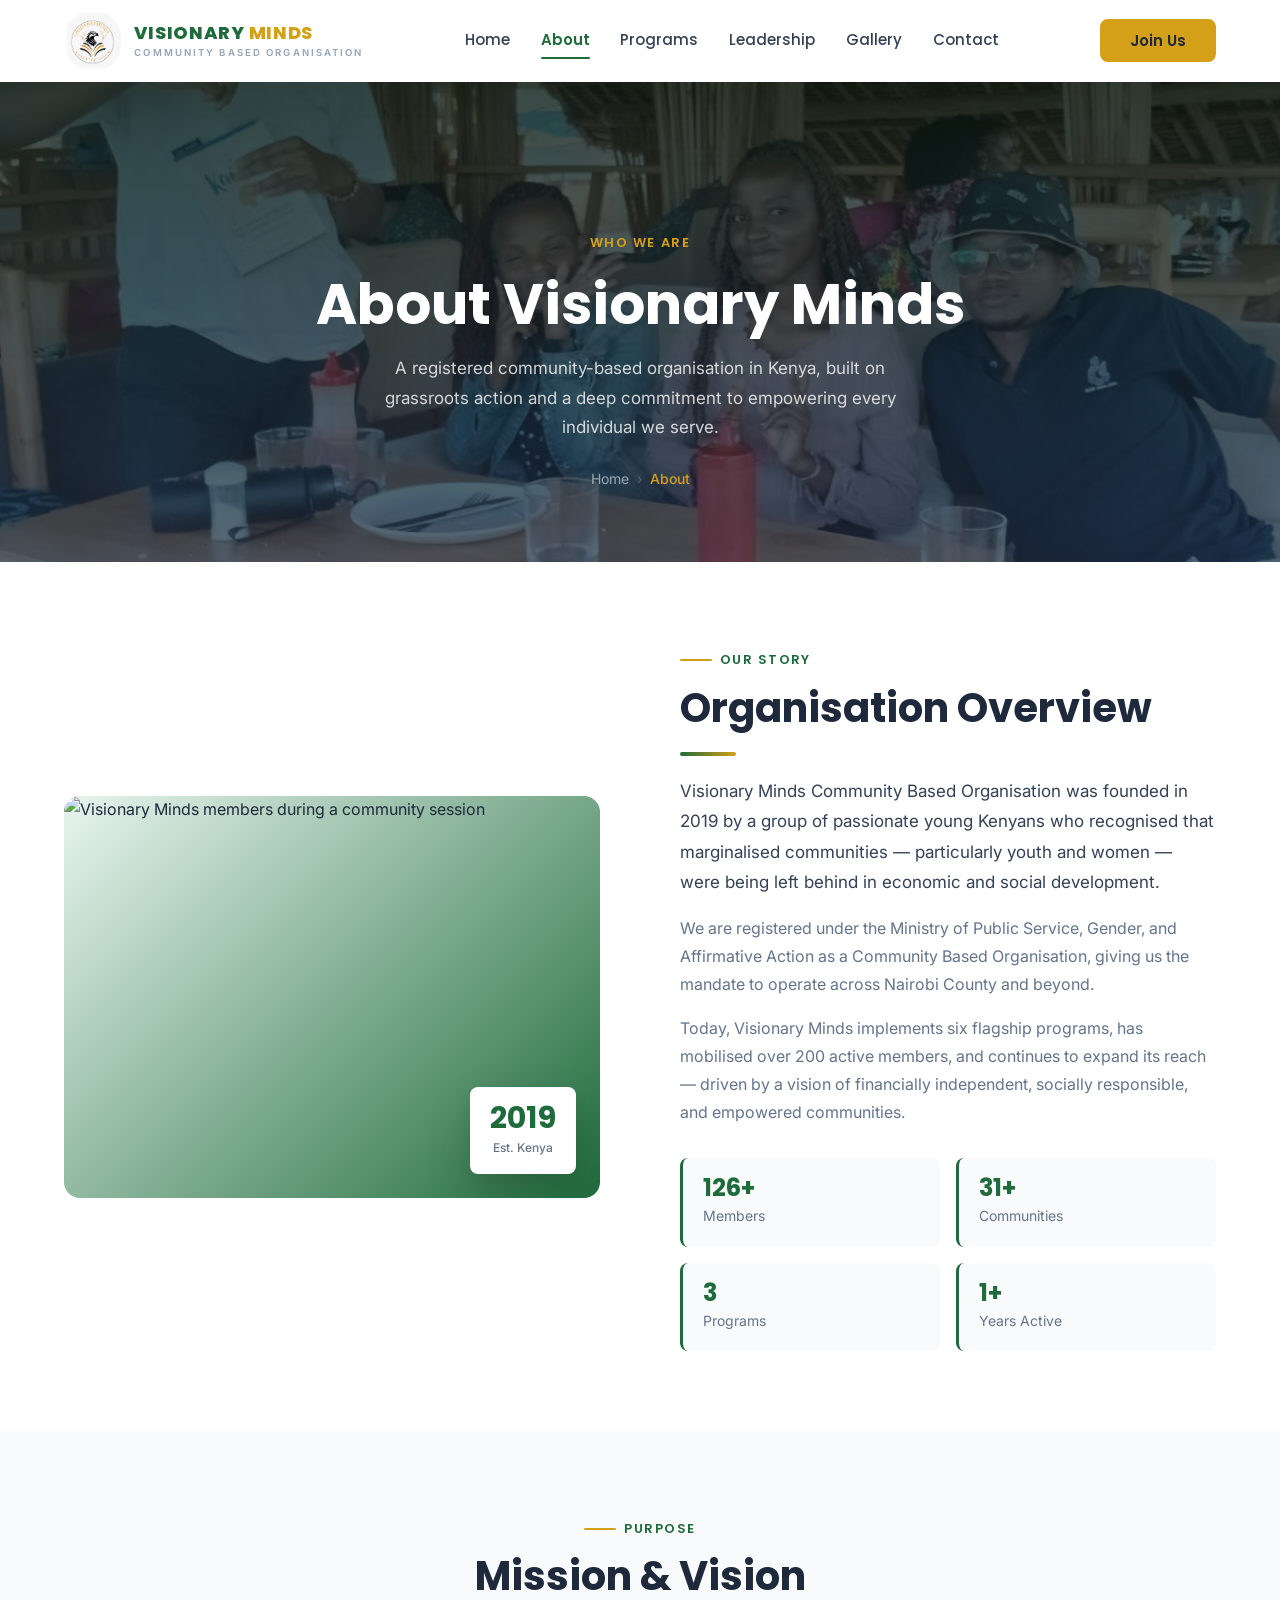
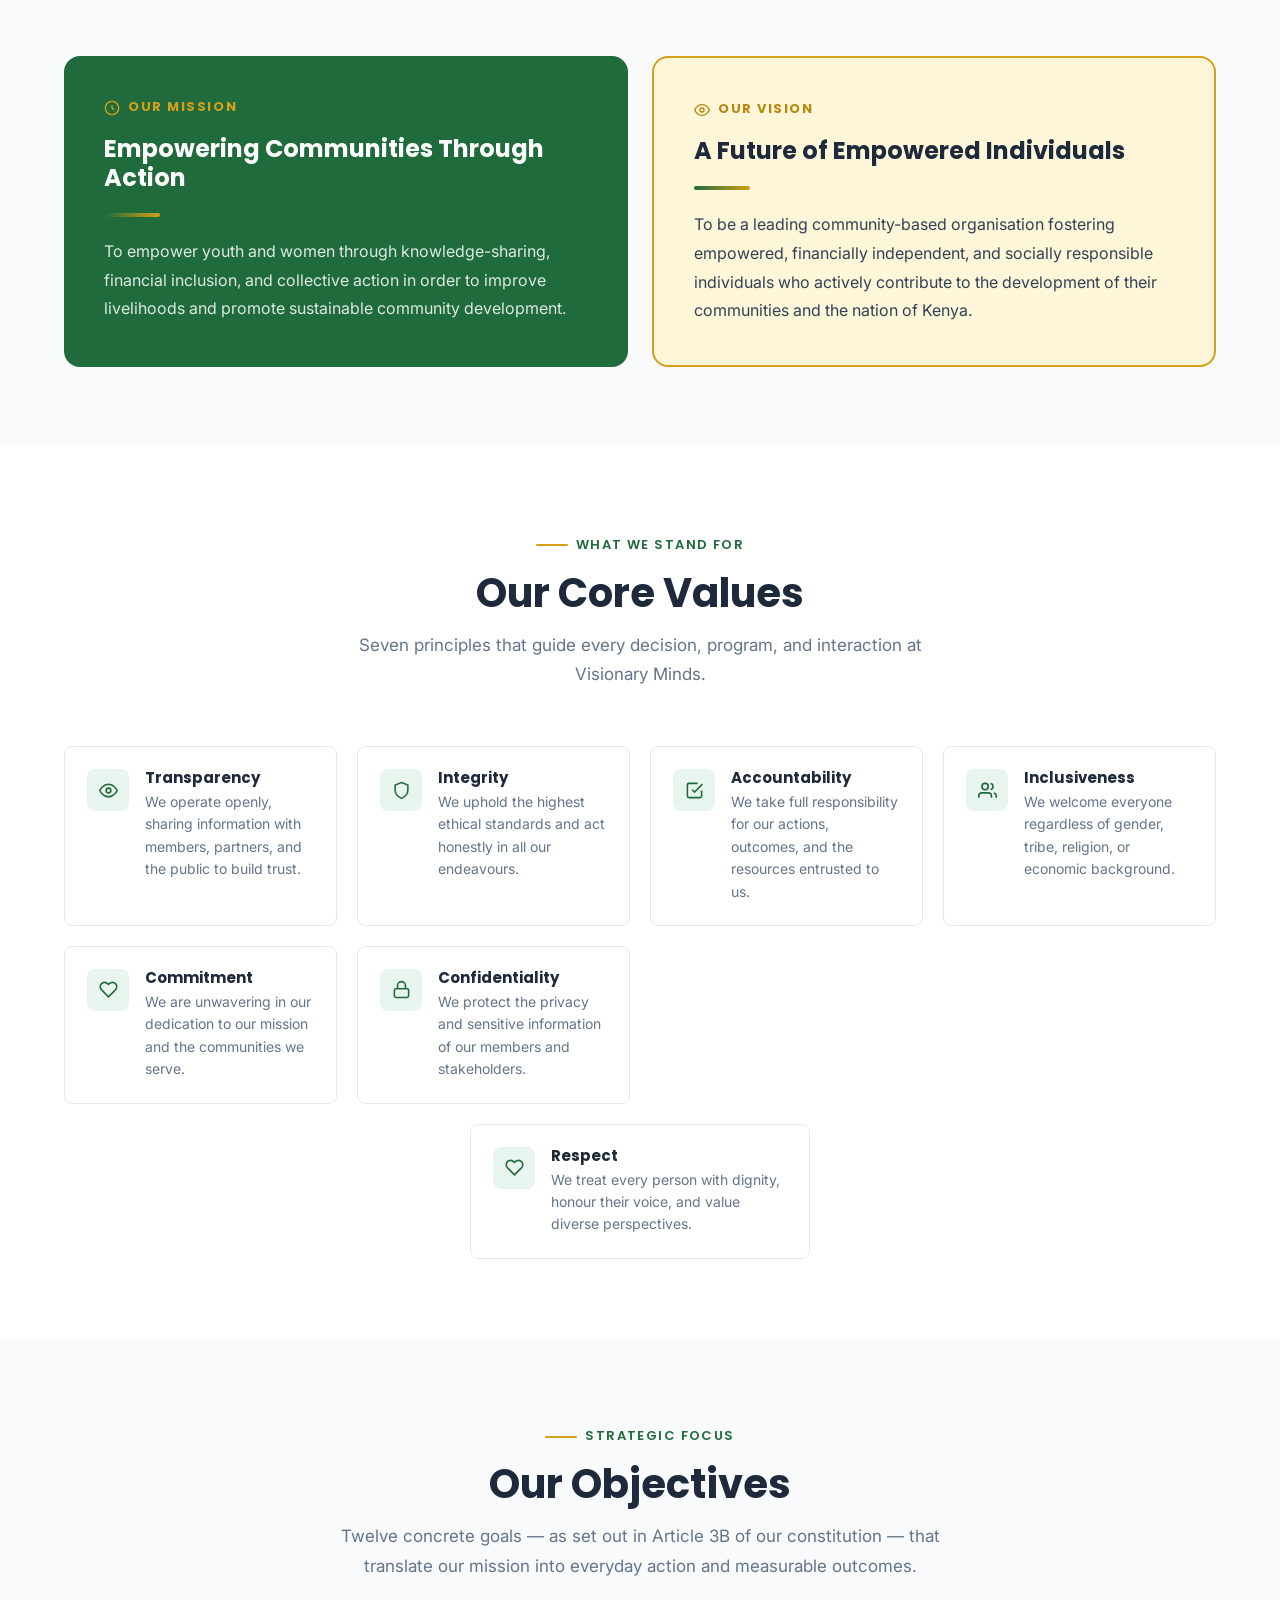
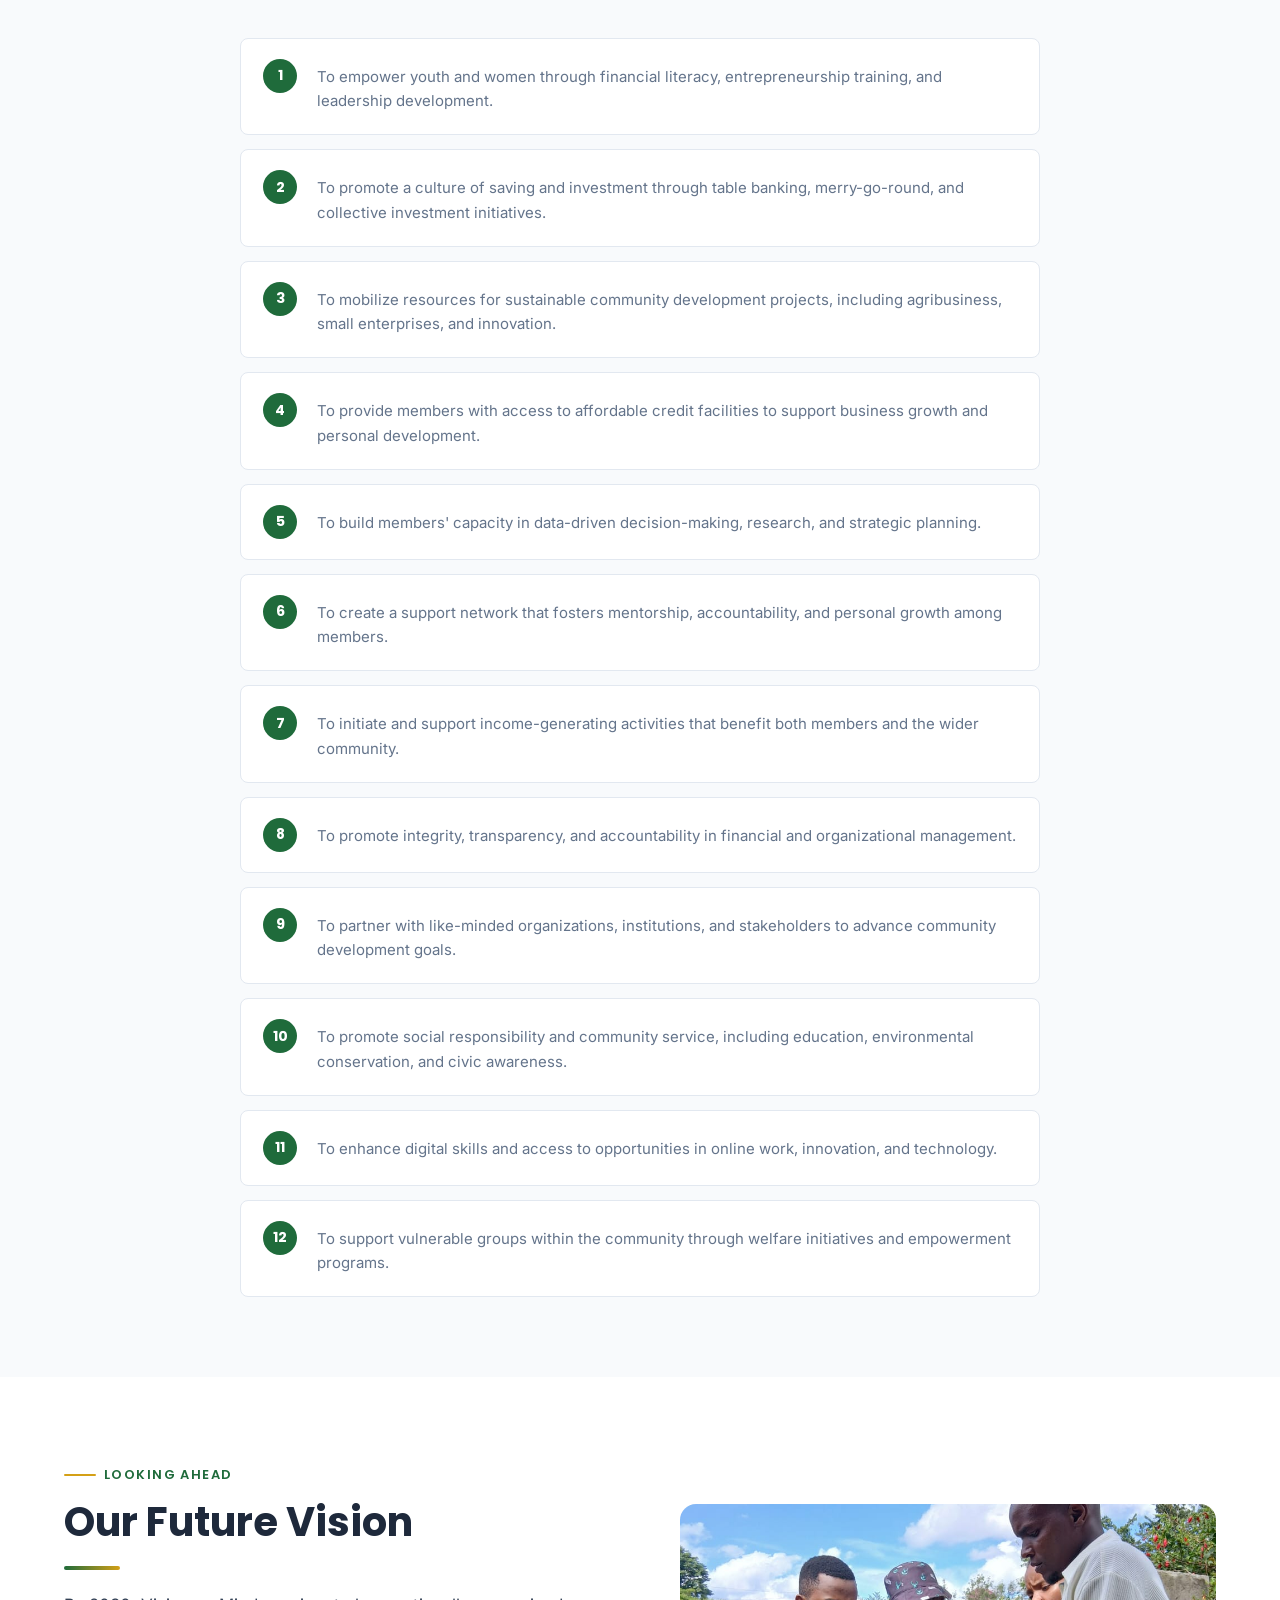
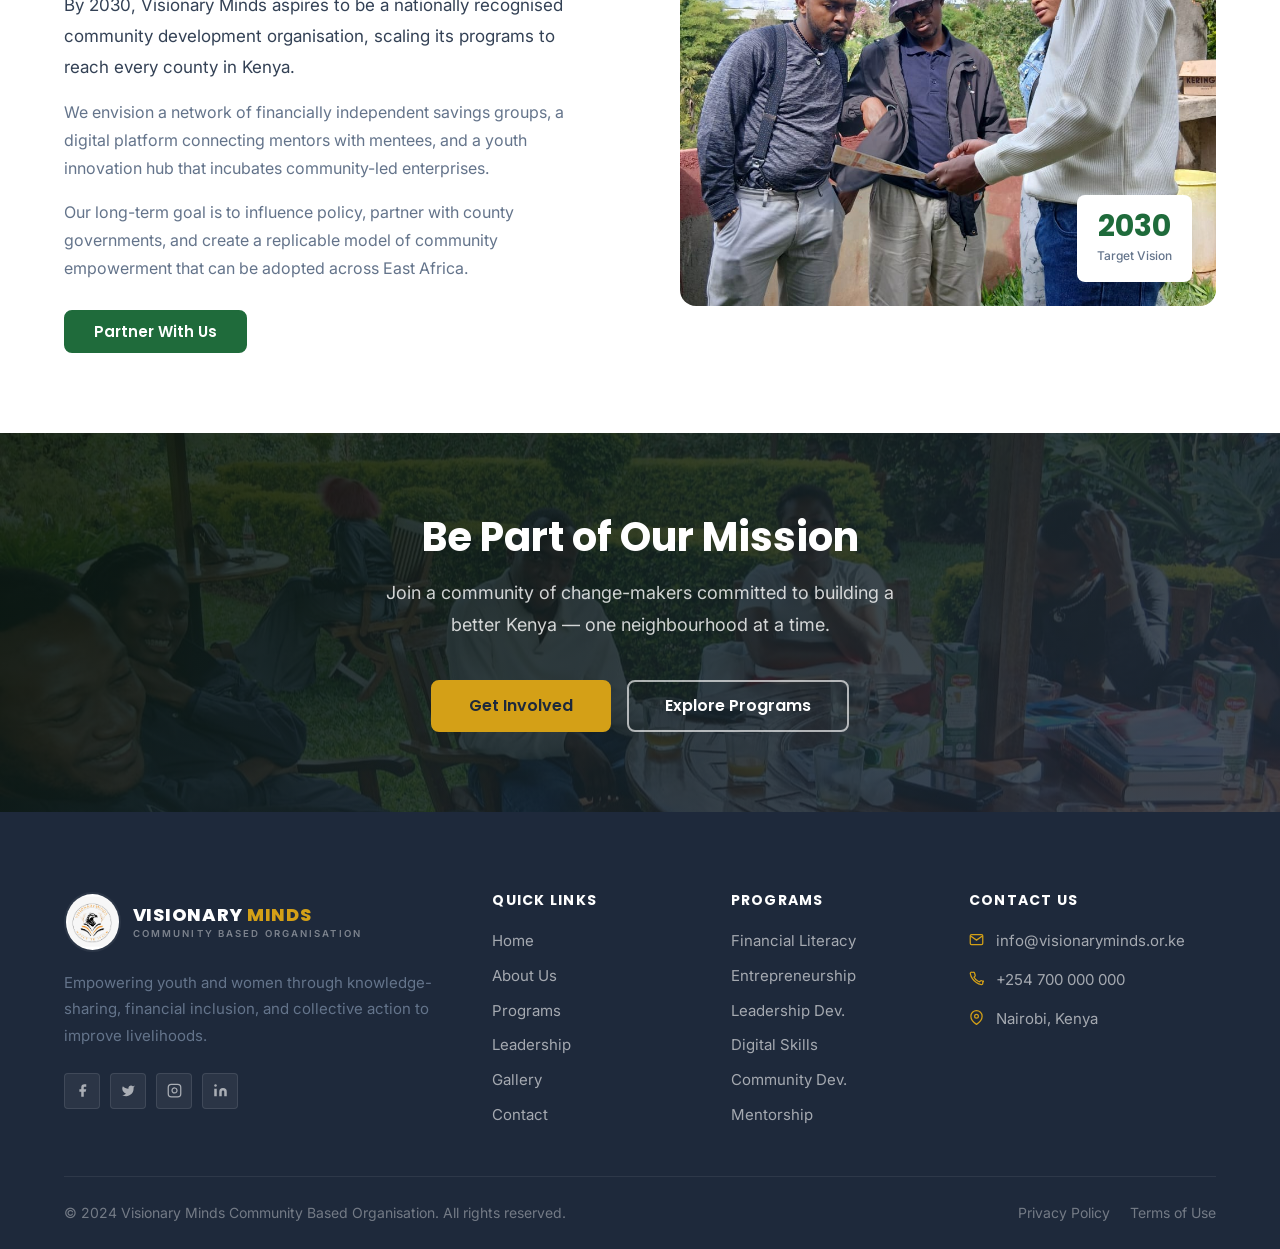
==== commit 9deb049a: "More photos added" ====
--- a/about.html
+++ b/about.html
@@ -27,12 +27,10 @@
 <header class="site-header" id="site-header">
   <nav class="nav-inner container" aria-label="Main navigation">
     <a href="index.html" class="nav-logo" aria-label="Visionary Minds — Home">
-      <span class="site-logo">
-        <span class="site-logo__bar"></span>
-        <span class="site-logo__words">
-          <span class="site-logo__top">Visionary</span>
-          <span class="site-logo__btm">Minds</span>
-        </span>
+      <img src="images/logo.jpeg" alt="" class="nav-logo-img" aria-hidden="true" />
+      <span class="logo-wordmark">
+        <span class="logo-wordmark__name">Visionary <em>Minds</em></span>
+        <span class="logo-wordmark__sub">Community Based Organisation</span>
       </span>
     </a>
     <ul class="nav-menu" id="nav-menu" role="list">
@@ -270,41 +268,57 @@
     <div class="section-hd section-hd--center" data-fade>
       <p class="section-eyebrow">Strategic Focus</p>
       <h2 class="section-title" id="obj-title">Our Objectives</h2>
-      <p class="section-desc">Eight concrete goals that translate our mission into everyday action and measurable outcomes.</p>
+      <p class="section-desc">Twelve concrete goals — as set out in Article 3B of our constitution — that translate our mission into everyday action and measurable outcomes.</p>
     </div>
 
     <div class="obj-list" style="max-width:800px; margin:0 auto;">
       <div class="obj-item" data-fade data-delay="1">
         <div class="obj-num" aria-hidden="true">1</div>
-        <p class="obj-text">To empower youth and women through skills development, vocational training, and quality education programs.</p>
+        <p class="obj-text">To empower youth and women through financial literacy, entrepreneurship training, and leadership development.</p>
       </div>
       <div class="obj-item" data-fade data-delay="2">
         <div class="obj-num" aria-hidden="true">2</div>
-        <p class="obj-text">To promote financial literacy and inclusion by establishing savings groups, table banking, and micro-credit access in underserved communities.</p>
+        <p class="obj-text">To promote a culture of saving and investment through table banking, merry-go-round, and collective investment initiatives.</p>
       </div>
       <div class="obj-item" data-fade data-delay="3">
         <div class="obj-num" aria-hidden="true">3</div>
-        <p class="obj-text">To foster entrepreneurship and create sustainable livelihoods by supporting business start-ups and skills training.</p>
+        <p class="obj-text">To mobilize resources for sustainable community development projects, including agribusiness, small enterprises, and innovation.</p>
       </div>
       <div class="obj-item" data-fade data-delay="4">
         <div class="obj-num" aria-hidden="true">4</div>
-        <p class="obj-text">To strengthen community cohesion and bonds through collective action, dialogue forums, and community service projects.</p>
+        <p class="obj-text">To provide members with access to affordable credit facilities to support business growth and personal development.</p>
       </div>
       <div class="obj-item" data-fade data-delay="5">
         <div class="obj-num" aria-hidden="true">5</div>
-        <p class="obj-text">To advocate for the rights, wellbeing, and social protection of vulnerable populations, including persons with disabilities.</p>
+        <p class="obj-text">To build members' capacity in data-driven decision-making, research, and strategic planning.</p>
       </div>
       <div class="obj-item" data-fade data-delay="1">
         <div class="obj-num" aria-hidden="true">6</div>
-        <p class="obj-text">To build strategic partnerships with government, NGOs, and development partners to amplify our community impact.</p>
+        <p class="obj-text">To create a support network that fosters mentorship, accountability, and personal growth among members.</p>
       </div>
       <div class="obj-item" data-fade data-delay="2">
         <div class="obj-num" aria-hidden="true">7</div>
-        <p class="obj-text">To promote environmental sustainability and climate-resilient practices through community-led environmental projects.</p>
+        <p class="obj-text">To initiate and support income-generating activities that benefit both members and the wider community.</p>
       </div>
       <div class="obj-item" data-fade data-delay="3">
         <div class="obj-num" aria-hidden="true">8</div>
-        <p class="obj-text">To leverage technology and digital tools to expand community access to information, education, and economic opportunities.</p>
+        <p class="obj-text">To promote integrity, transparency, and accountability in financial and organizational management.</p>
+      </div>
+      <div class="obj-item" data-fade data-delay="4">
+        <div class="obj-num" aria-hidden="true">9</div>
+        <p class="obj-text">To partner with like-minded organizations, institutions, and stakeholders to advance community development goals.</p>
+      </div>
+      <div class="obj-item" data-fade data-delay="5">
+        <div class="obj-num" aria-hidden="true">10</div>
+        <p class="obj-text">To promote social responsibility and community service, including education, environmental conservation, and civic awareness.</p>
+      </div>
+      <div class="obj-item" data-fade data-delay="1">
+        <div class="obj-num" aria-hidden="true">11</div>
+        <p class="obj-text">To enhance digital skills and access to opportunities in online work, innovation, and technology.</p>
+      </div>
+      <div class="obj-item" data-fade data-delay="2">
+        <div class="obj-num" aria-hidden="true">12</div>
+        <p class="obj-text">To support vulnerable groups within the community through welfare initiatives and empowerment programs.</p>
       </div>
     </div>
 
@@ -340,7 +354,7 @@
       </div>
 
       <div class="about-split-img" data-fade="right">
-        <img src="images/photo-4.jpg" alt="Vision for the future — community members planning together"
+        <img src="images/community_members.jpeg" alt="Vision for the future — community members planning together"
              loading="lazy" decoding="async" width="560" height="420" />
         <div class="img-badge">
           <p class="img-badge-num">2030</p>
@@ -374,12 +388,10 @@
     <div class="footer-grid">
       <div>
         <div class="footer-logo">
-          <span class="site-logo site-logo--inv">
-            <span class="site-logo__bar"></span>
-            <span class="site-logo__words">
-              <span class="site-logo__top">Visionary</span>
-              <span class="site-logo__btm">Minds</span>
-            </span>
+          <img src="images/logo.jpeg" alt="" aria-hidden="true" />
+          <span class="logo-wordmark">
+            <span class="logo-wordmark__name">Visionary <em>Minds</em></span>
+            <span class="logo-wordmark__sub">Community Based Organisation</span>
           </span>
         </div>
         <p class="footer-about">Empowering youth and women through knowledge-sharing, financial inclusion, and collective action to improve livelihoods.</p>
--- a/css/style.css
+++ b/css/style.css
@@ -28,7 +28,7 @@
   --font-body:     'Inter', system-ui, sans-serif;
 
   /* Layout */
-  --nav-h:         74px;
+  --nav-h:         82px;
   --max-w:         1200px;
   --px:            1.5rem;
   --section-py:    5rem;
@@ -310,53 +310,61 @@
 .nav-logo {
   display: flex;
   align-items: center;
+  gap: 0.75rem;
   flex-shrink: 0;
   text-decoration: none;
 }
 
-.site-logo {
-  display: inline-flex;
-  align-items: center;
-  gap: 0.625rem;
-  text-decoration: none;
-  -webkit-user-select: none;
-  user-select: none;
-}
-.site-logo__bar {
-  width: 4px;
-  height: 36px;
-  border-radius: 2px;
-  background: linear-gradient(to bottom, var(--green), var(--gold));
+.nav-logo-img {
+  height: 62px;
+  width: auto;
+  border-radius: 50%;
   flex-shrink: 0;
 }
-.site-logo__words {
+
+.logo-wordmark {
   display: flex;
   flex-direction: column;
-  line-height: 1.15;
-}
-.site-logo__top {
+  line-height: 1.2;
+}
+
+.logo-wordmark__name {
   font-family: var(--font-heading);
-  font-size: 1.0625rem;
+  font-size: 1.125rem;
   font-weight: 800;
-  letter-spacing: 0.05em;
+  letter-spacing: 0.04em;
   text-transform: uppercase;
   color: var(--green);
-}
-.site-logo__btm {
-  font-family: var(--font-heading);
-  font-size: 0.8125rem;
+  line-height: 1.15;
+}
+
+.logo-wordmark__name em {
+  font-style: normal;
+  color: var(--gold);
+}
+
+.logo-wordmark__sub {
+  font-size: 0.6rem;
   font-weight: 600;
-  letter-spacing: 0.18em;
   text-transform: uppercase;
-  color: var(--gold);
-}
-
-/* Inverted variant for dark backgrounds (footer) */
-.site-logo--inv .site-logo__bar {
-  background: linear-gradient(to bottom, rgba(255,255,255,0.9), var(--gold));
-}
-.site-logo--inv .site-logo__top { color: var(--white); }
-.site-logo--inv .site-logo__btm { color: var(--gold); }
+  letter-spacing: 0.22em;
+  color: var(--gray-light);
+  margin-top: 0.2rem;
+}
+
+/* Footer logo variant */
+.footer-logo { display: flex; align-items: center; gap: 0.75rem; margin-bottom: 1.125rem; }
+.footer-logo img {
+  height: 60px;
+  width: auto;
+  border-radius: 50%;
+  background: rgba(255,255,255,0.06);
+  padding: 2px;
+  flex-shrink: 0;
+}
+.footer-logo .logo-wordmark__name { color: var(--white); }
+.footer-logo .logo-wordmark__name em { color: var(--gold); }
+.footer-logo .logo-wordmark__sub  { color: rgba(255,255,255,0.42); }
 
 /* Links */
 .nav-menu {
@@ -436,8 +444,8 @@
   position: relative;
   overflow: hidden;
   background:
-    linear-gradient(135deg, rgba(21,80,40,0.94) 0%, rgba(30,41,59,0.88) 100%),
-    url('../images/photo-1.jpg') center / cover no-repeat;
+    linear-gradient(to right, rgba(10,24,16,0.84) 0%, rgba(10,24,16,0.58) 50%, rgba(10,24,16,0.22) 100%),
+    url('../images/photo-1.jpeg') center / cover no-repeat;
   color: var(--white);
   /* Ensure full-page hero despite nav */
   margin-top: calc(-1 * var(--nav-h));
@@ -542,8 +550,8 @@
 .page-hero {
   padding: calc(var(--nav-h) + 4rem) 0 4.5rem;
   background:
-    linear-gradient(135deg, rgba(21,80,40,0.94) 0%, rgba(30,41,59,0.88) 100%),
-    url('../images/photo-2.jpg') center / cover no-repeat;
+    linear-gradient(rgba(10,24,16,0.78) 0%, rgba(30,41,59,0.70) 100%),
+    url('../images/photo-2.jpeg') center / cover no-repeat;
   text-align: center;
   color: var(--white);
 }
@@ -937,8 +945,8 @@
   padding: var(--section-py) 0;
   text-align: center;
   background:
-    linear-gradient(135deg, rgba(21,80,40,0.97) 0%, rgba(30,41,59,0.92) 100%),
-    url('../images/photo-3.jpg') center / cover no-repeat;
+    linear-gradient(135deg, rgba(10,24,16,0.88) 0%, rgba(30,41,59,0.82) 100%),
+    url('../images/photo-3.jpeg') center / cover no-repeat;
   color: var(--white);
 }
 
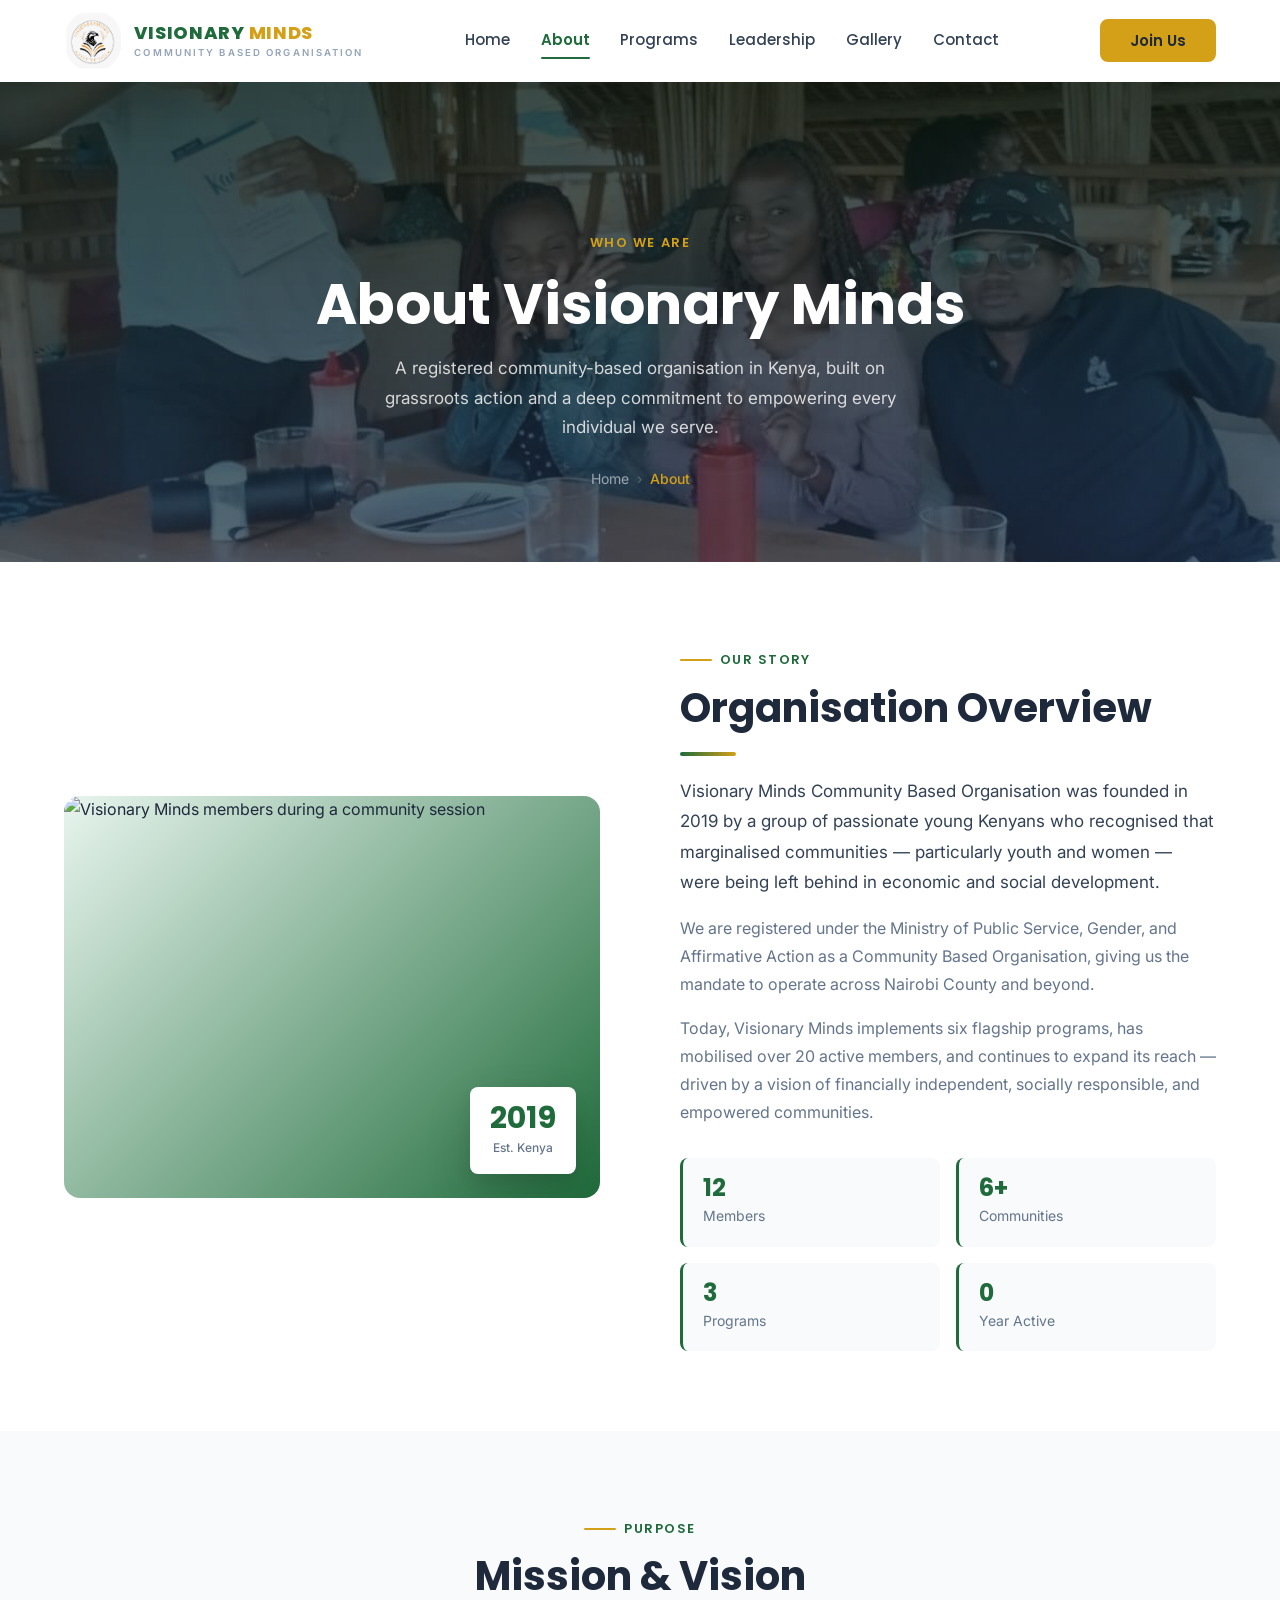
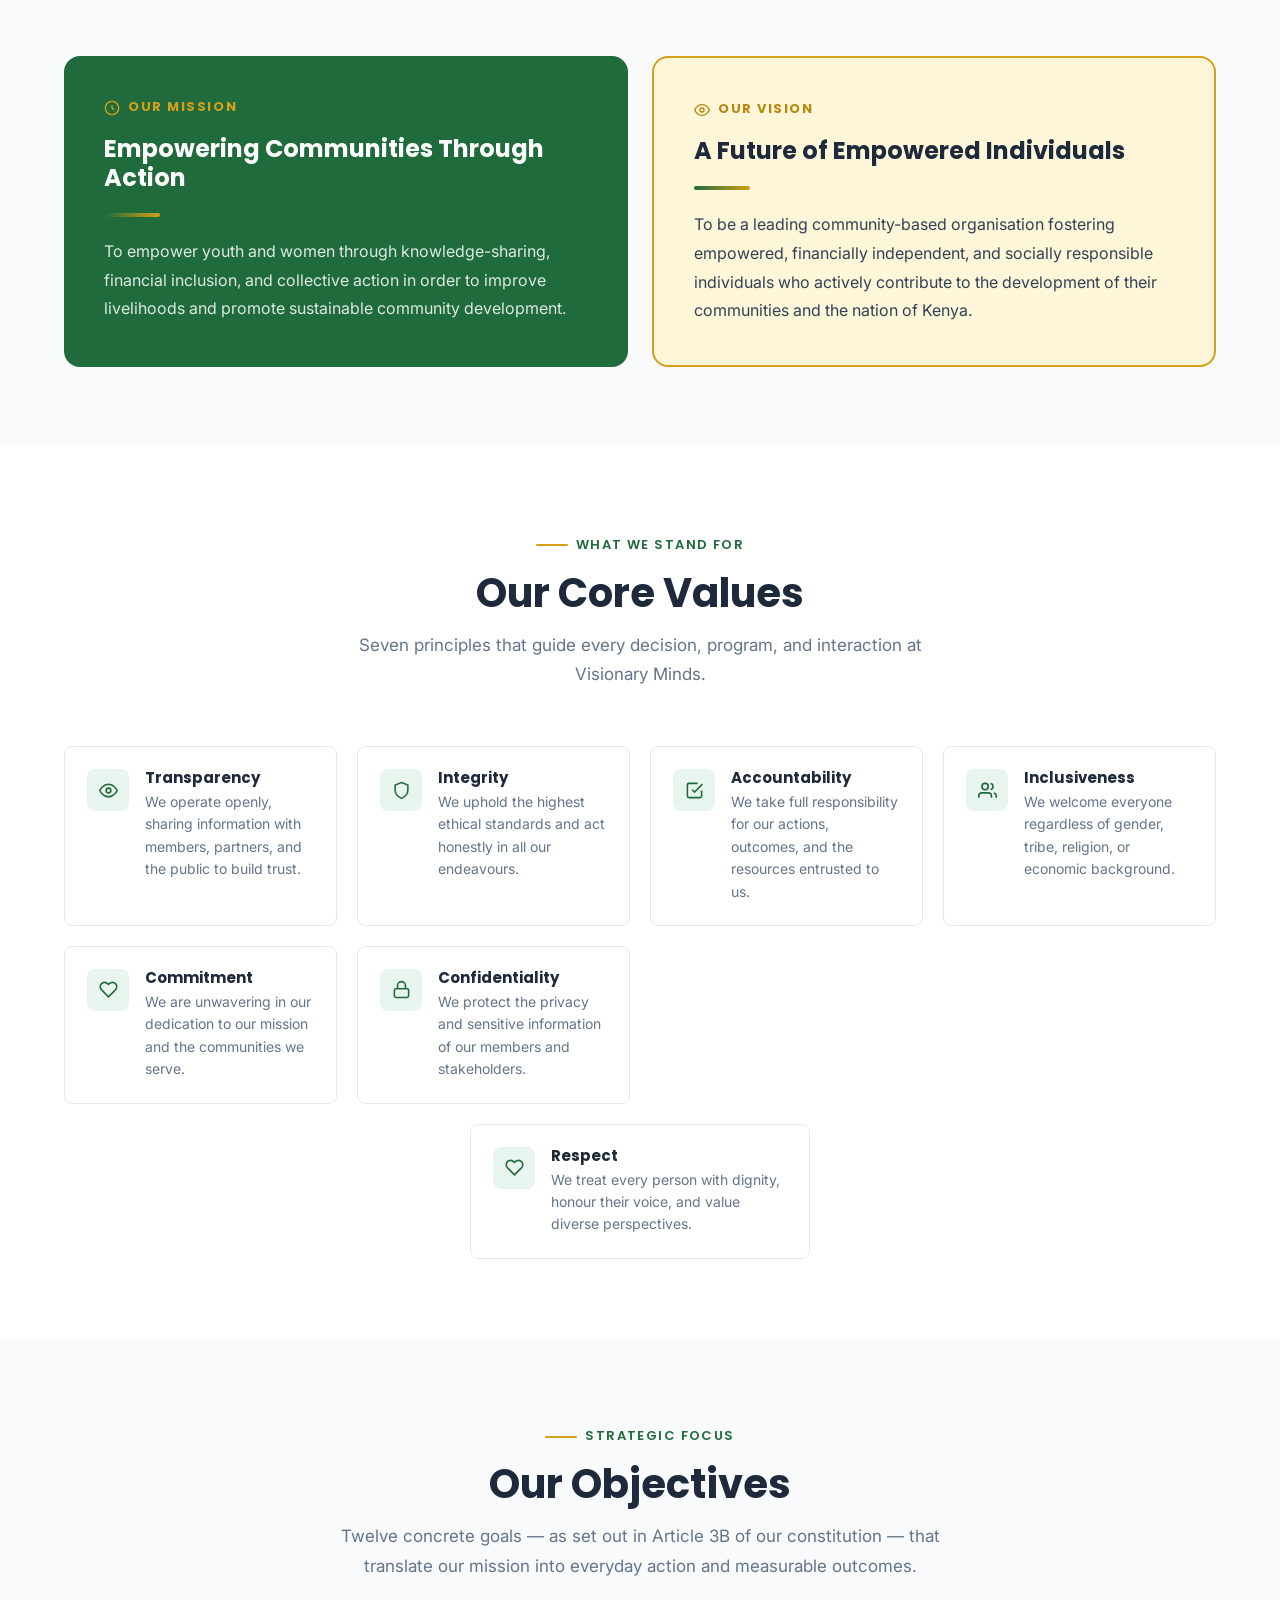
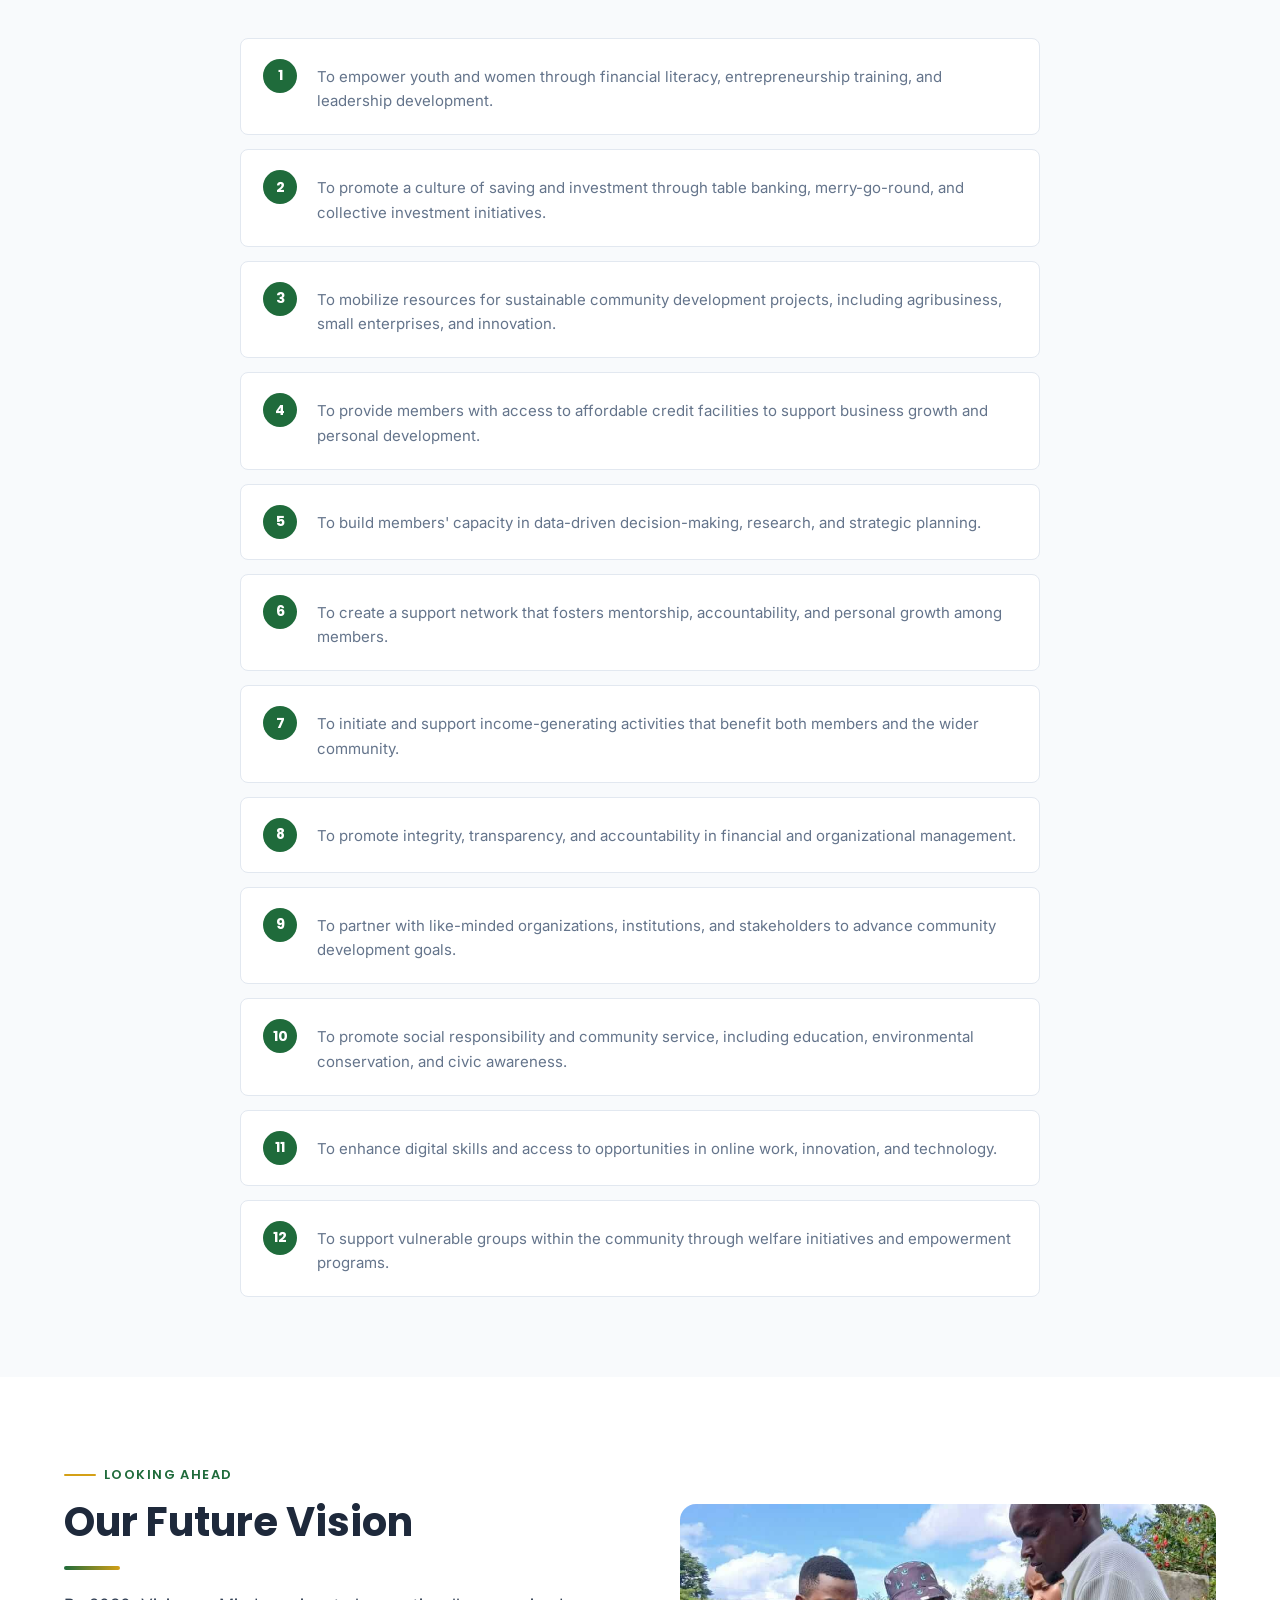
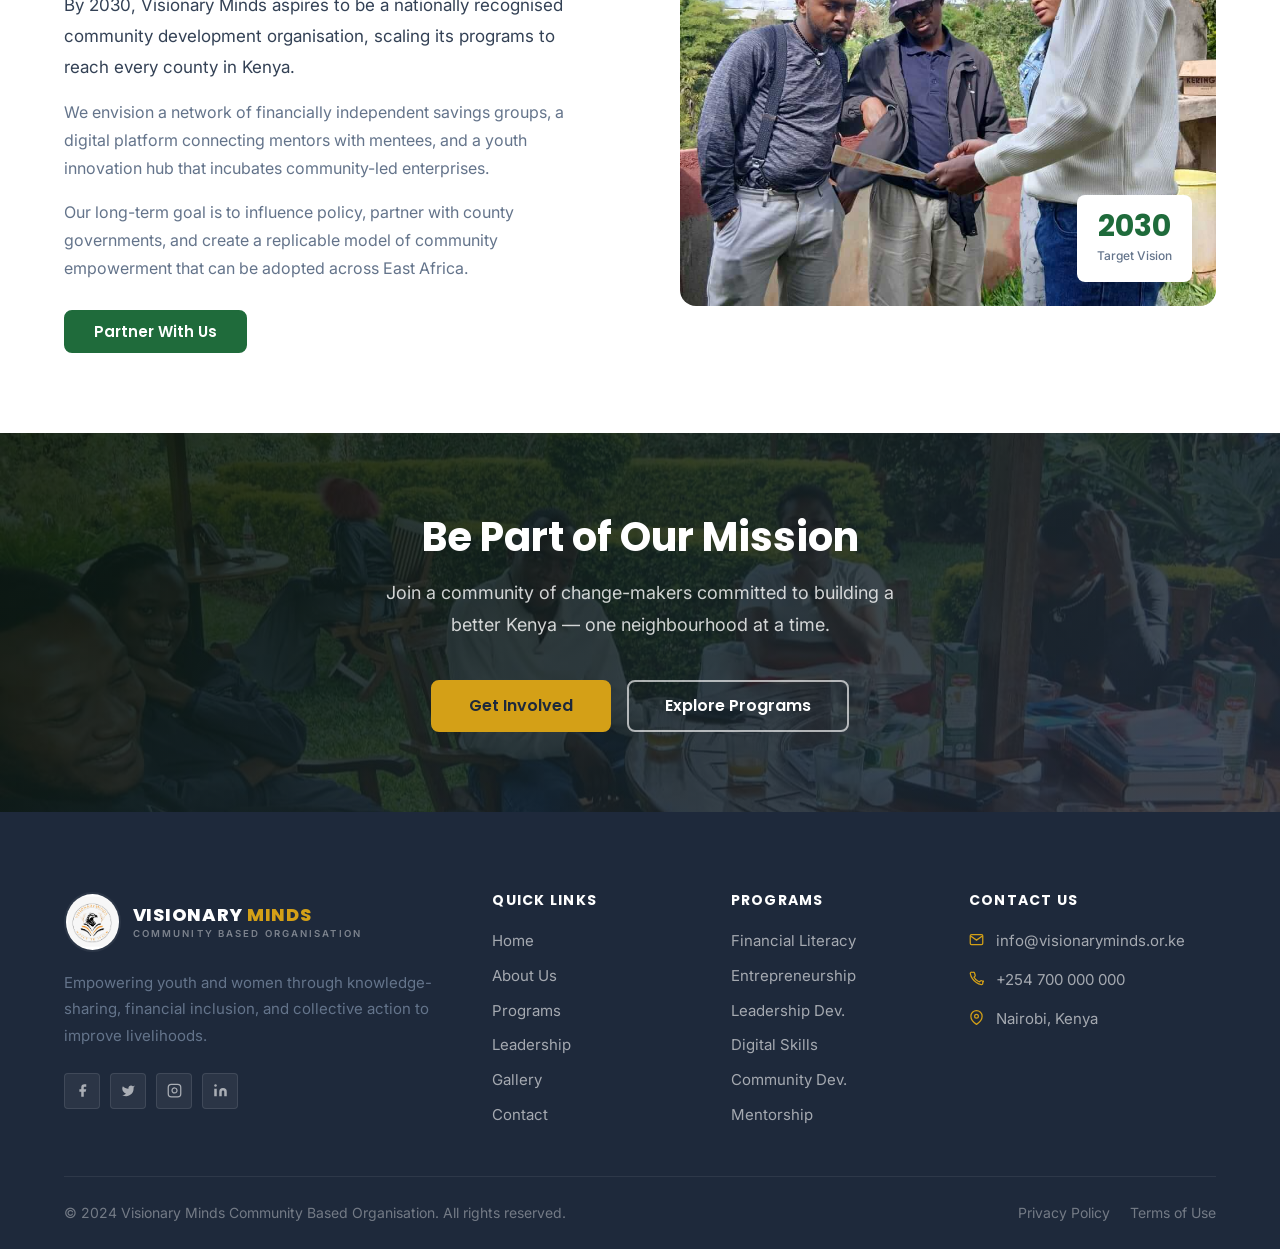
==== commit 8ab1fe6f: "styling changes" ====
--- a/about.html
+++ b/about.html
@@ -100,18 +100,18 @@
           County and beyond.
         </p>
         <p style="margin-bottom:1.75rem;">
-          Today, Visionary Minds implements six flagship programs, has mobilised over 200
+          Today, Visionary Minds implements six flagship programs, has mobilised over 20
           active members, and continues to expand its reach — driven by a vision of
           financially independent, socially responsible, and empowered communities.
         </p>
 
         <div class="about-stats">
           <div class="about-stat">
-            <p class="about-stat-num" data-count="200" data-suffix="+">200+</p>
+            <p class="about-stat-num" data-count="20" data-suffix="">20</p>
             <p class="about-stat-lbl">Members</p>
           </div>
           <div class="about-stat">
-            <p class="about-stat-num" data-count="50"  data-suffix="+">50+</p>
+            <p class="about-stat-num" data-count="10"  data-suffix="+">10+</p>
             <p class="about-stat-lbl">Communities</p>
           </div>
           <div class="about-stat">
@@ -119,8 +119,8 @@
             <p class="about-stat-lbl">Programs</p>
           </div>
           <div class="about-stat">
-            <p class="about-stat-num" data-count="3"   data-suffix="+">3+</p>
-            <p class="about-stat-lbl">Years Active</p>
+            <p class="about-stat-num" data-count="1"   data-suffix="">1</p>
+            <p class="about-stat-lbl">Year Active</p>
           </div>
         </div>
       </div>
--- a/css/style.css
+++ b/css/style.css
@@ -1525,3 +1525,73 @@
 [data-delay="4"] { transition-delay: 0.32s; }
 [data-delay="5"] { transition-delay: 0.40s; }
 [data-delay="6"] { transition-delay: 0.48s; }
+
+
+/* ── 28. SCROLL PROGRESS BAR ──────────────────────────────── */
+#scroll-progress {
+  position: fixed;
+  top: 0;
+  left: 0;
+  width: 0%;
+  height: 3px;
+  background: linear-gradient(to right, var(--green), var(--gold));
+  z-index: 9999;
+  transition: width 0.08s linear;
+  pointer-events: none;
+}
+
+
+/* ── 29. HERO ENTRANCE ────────────────────────────────────── */
+.hero-eyebrow,
+.hero-title,
+.hero-desc,
+.hero-actions,
+.hero-stats {
+  opacity: 0;
+  transform: translateY(32px);
+  transition: opacity 0.72s cubic-bezier(0.22,1,0.36,1),
+              transform 0.72s cubic-bezier(0.22,1,0.36,1);
+}
+
+body.hero-ready .hero-eyebrow  { opacity: 1; transform: none; transition-delay: 0.05s; }
+body.hero-ready .hero-title    { opacity: 1; transform: none; transition-delay: 0.22s; }
+body.hero-ready .hero-desc     { opacity: 1; transform: none; transition-delay: 0.40s; }
+body.hero-ready .hero-actions  { opacity: 1; transform: none; transition-delay: 0.55s; }
+body.hero-ready .hero-stats    { opacity: 1; transform: none; transition-delay: 0.70s; }
+
+
+/* ── 30. HERO PARTICLES ───────────────────────────────────── */
+.hero-particles {
+  position: absolute;
+  inset: 0;
+  z-index: 0;
+  pointer-events: none;
+  overflow: hidden;
+}
+
+@keyframes particleFloat {
+  0%   { transform: translateY(0px) translateX(0px) scale(1); opacity: 0.55; }
+  33%  { transform: translateY(-22px) translateX(10px) scale(1.08); opacity: 0.8; }
+  66%  { transform: translateY(-10px) translateX(-8px) scale(0.95); opacity: 0.6; }
+  100% { transform: translateY(0px) translateX(0px) scale(1); opacity: 0.55; }
+}
+
+
+/* ── 31. PAGE TRANSITIONS ─────────────────────────────────── */
+body {
+  transition: opacity 0.32s ease;
+}
+body.page-entering {
+  opacity: 0;
+}
+body.page-exiting {
+  opacity: 0;
+  pointer-events: none;
+}
+
+
+/* ── 32. CARD TILT ────────────────────────────────────────── */
+.impact-card {
+  will-change: transform;
+  transform-style: preserve-3d;
+}
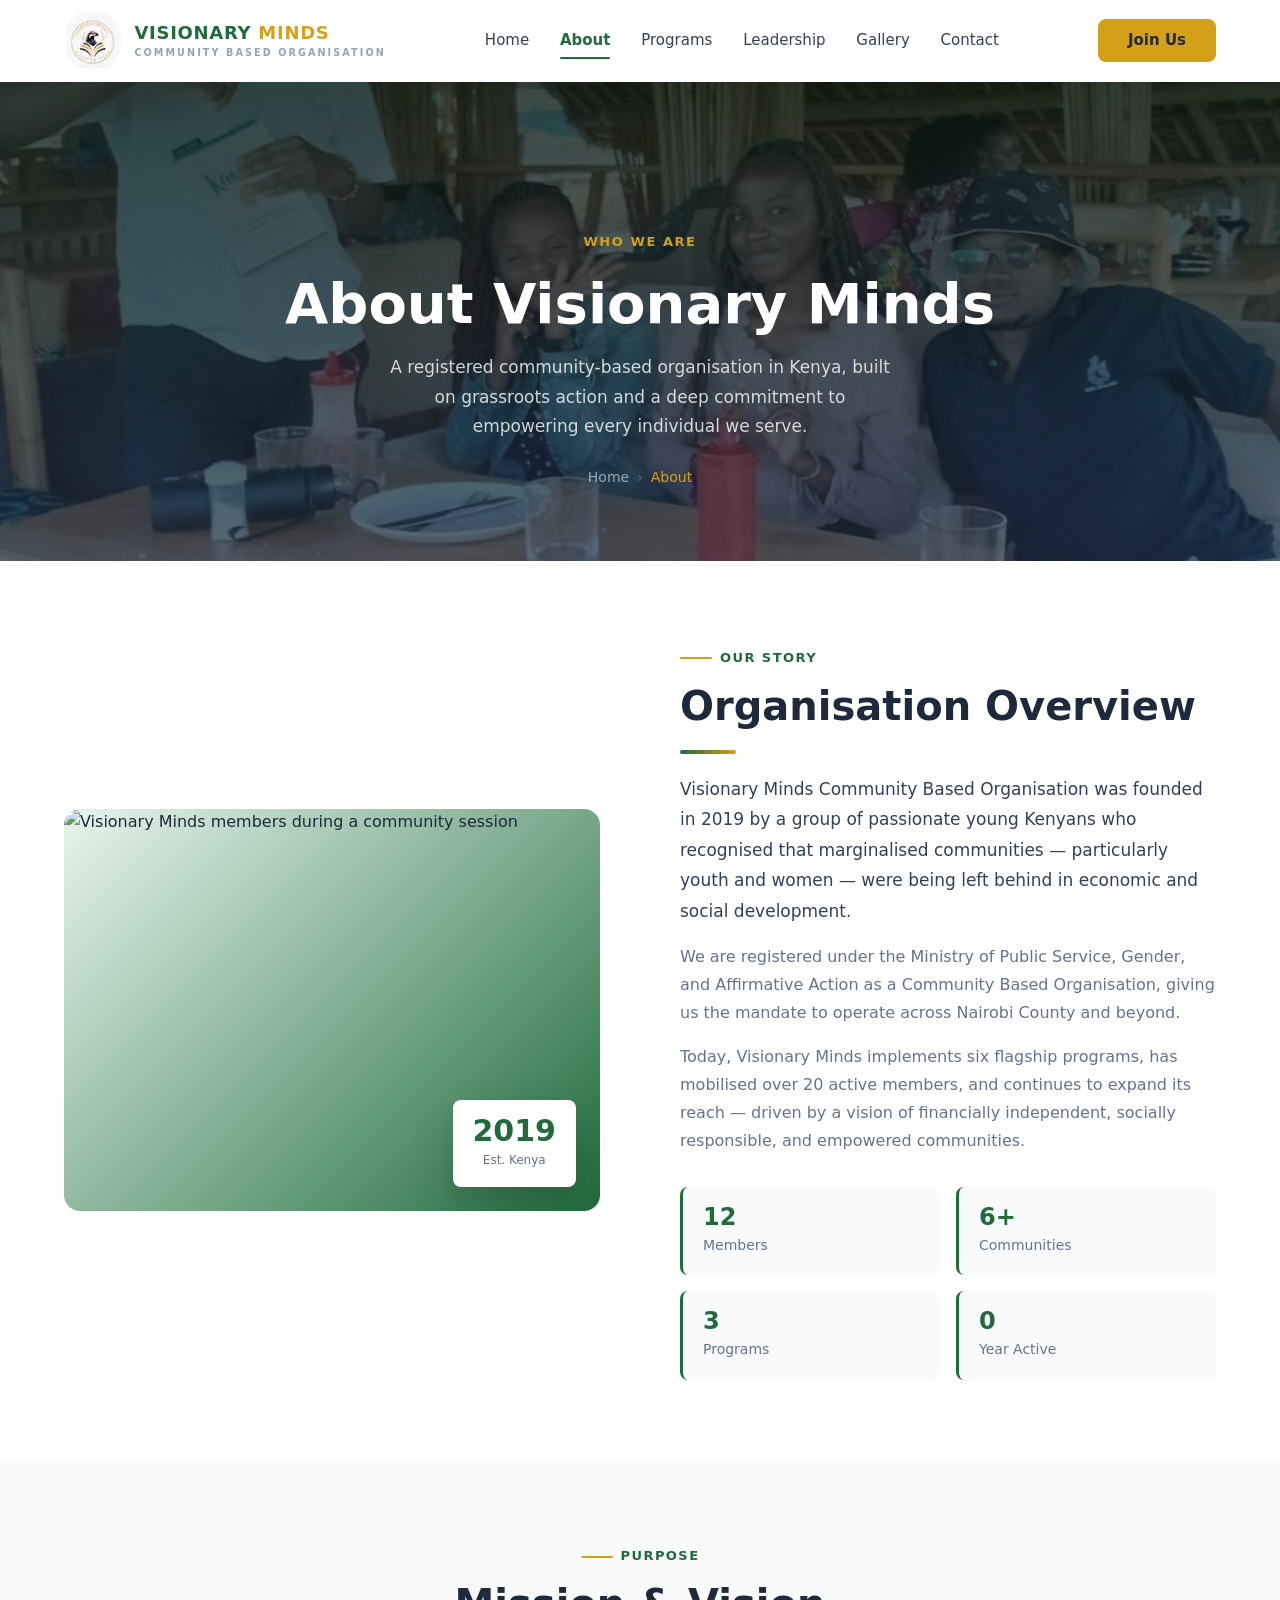
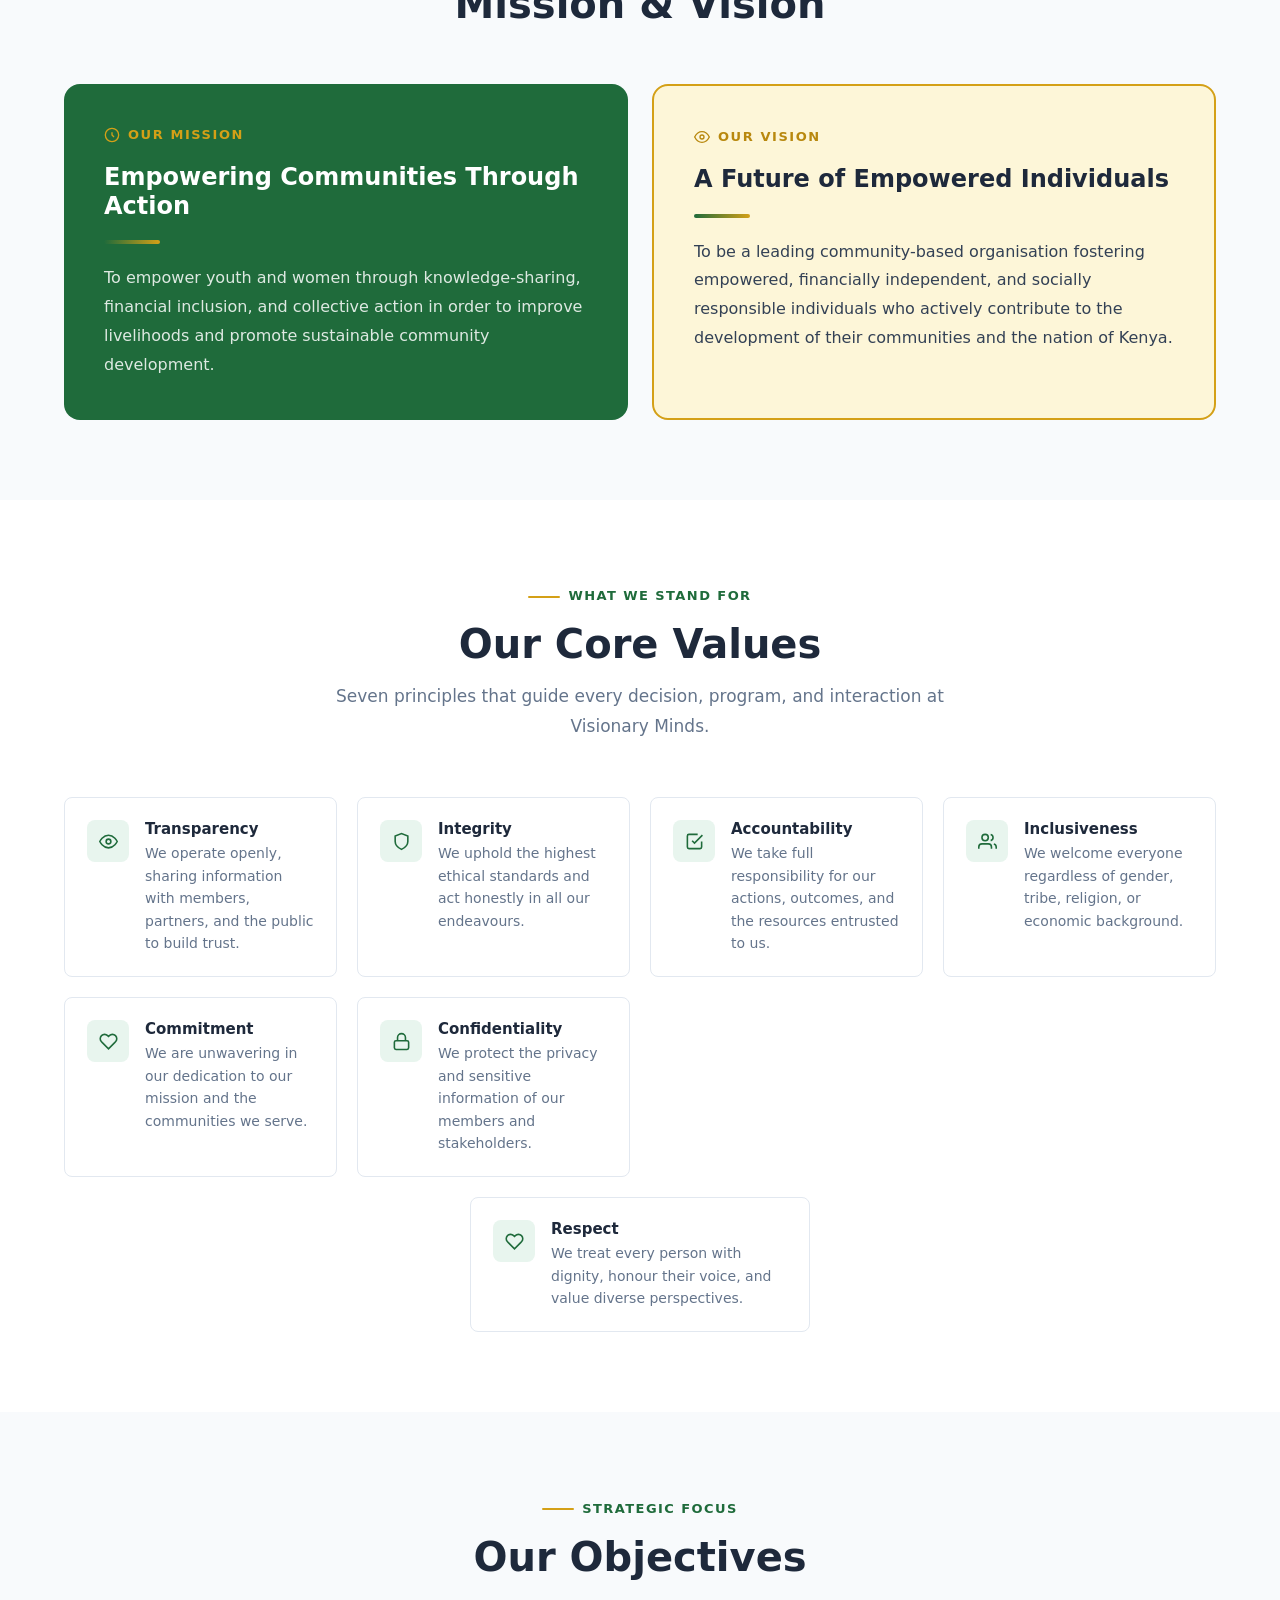
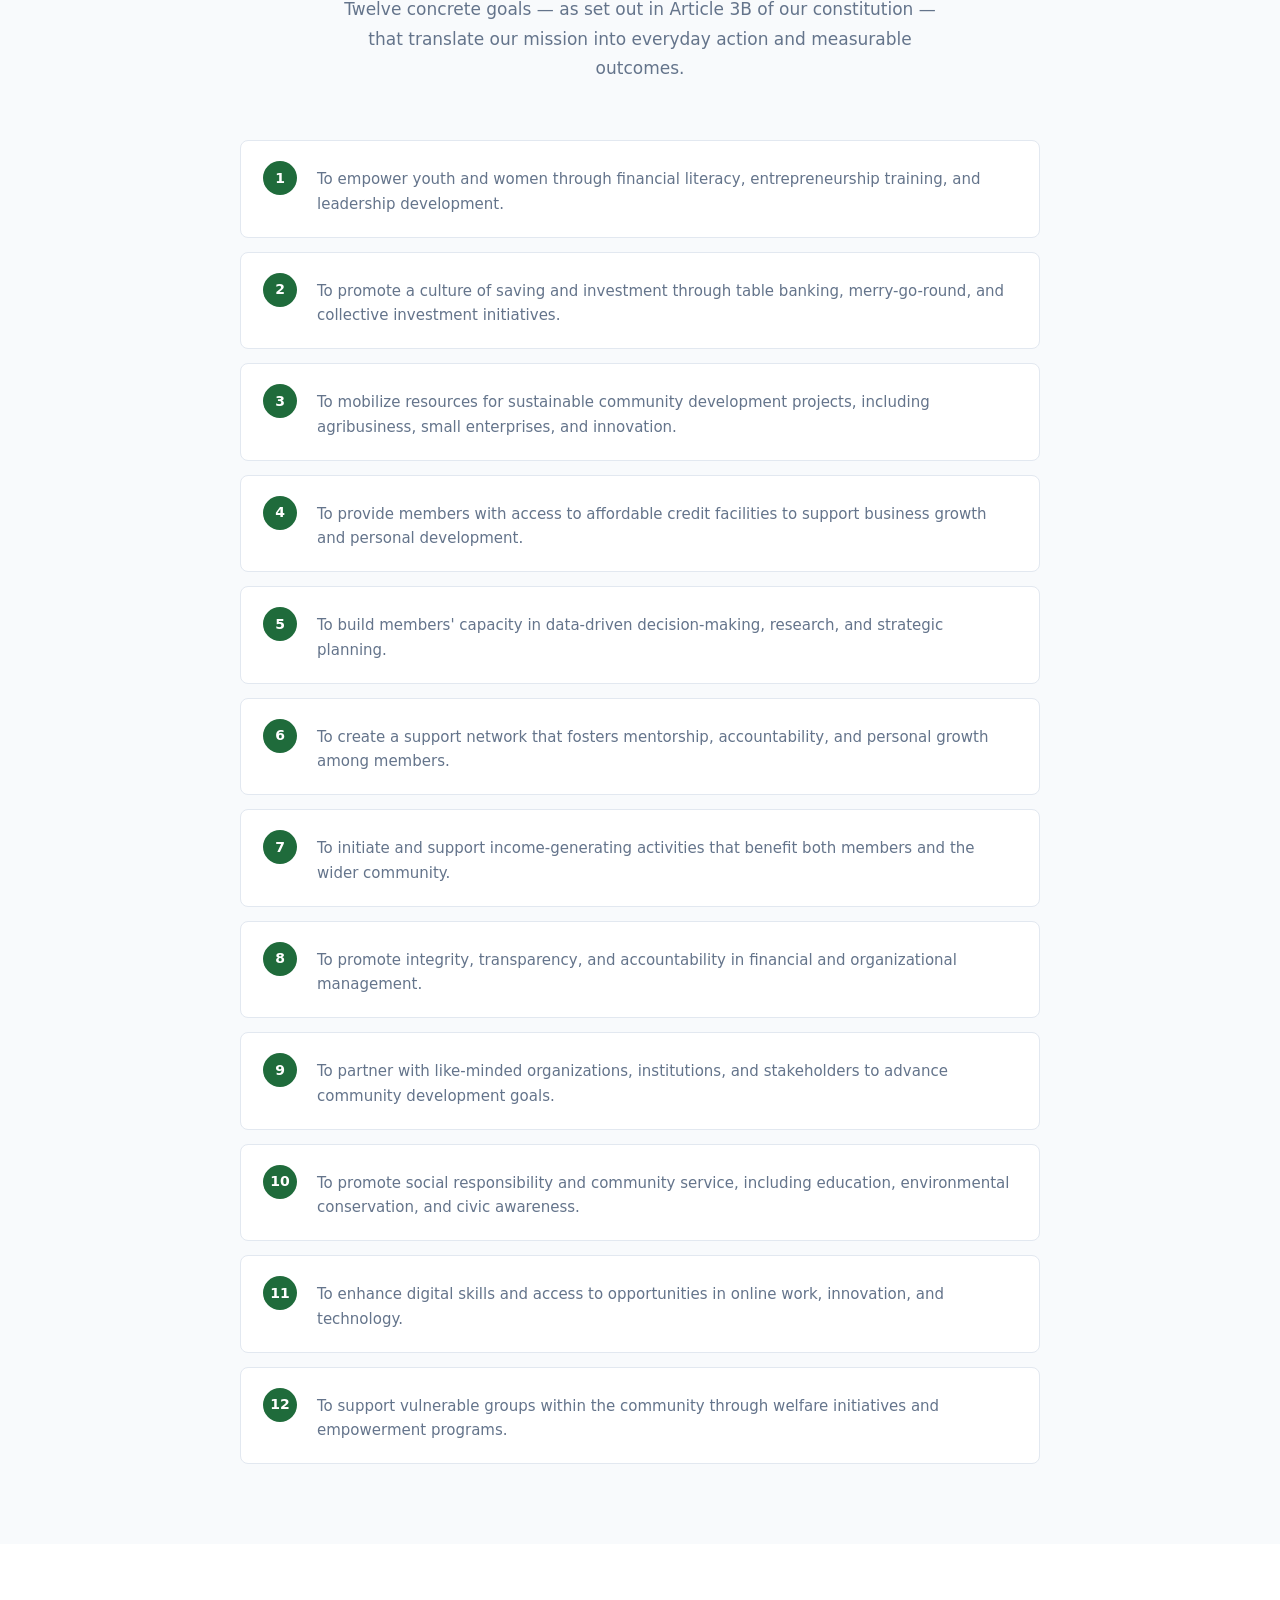
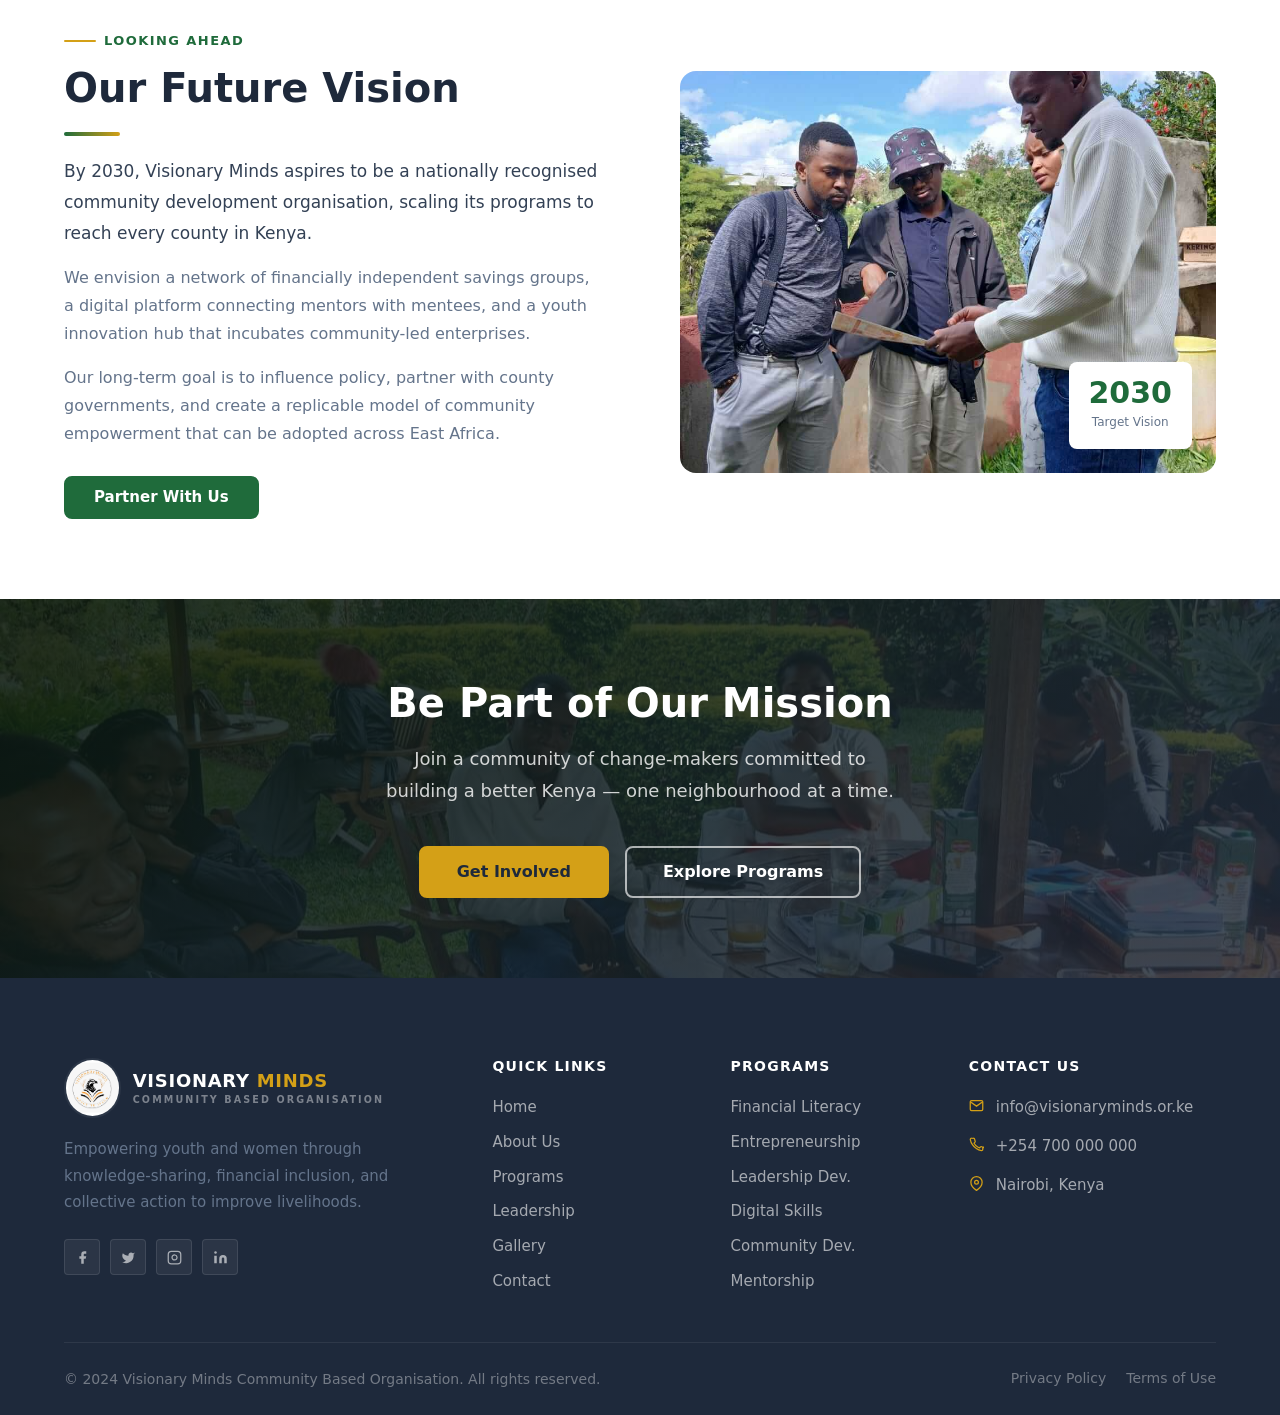
==== commit 89ec410b: "styling changes" ====
--- a/about.html
+++ b/about.html
@@ -13,6 +13,8 @@
   <meta property="og:type"        content="website" />
 
   <meta name="referrer" content="strict-origin-when-cross-origin" />
+  <meta http-equiv="Content-Security-Policy" content="default-src 'self'; script-src 'self'; style-src 'self' 'unsafe-inline' https://fonts.googleapis.com; font-src 'self' https://fonts.gstatic.com; img-src 'self' data: blob:; connect-src 'none'; frame-src 'none'; object-src 'none'; base-uri 'self'; form-action 'self';" />
+  <meta http-equiv="Permissions-Policy" content="camera=(), microphone=(), geolocation=(), payment=(), usb=()" />
 
   <link rel="preconnect" href="https://fonts.googleapis.com" crossorigin />
   <link rel="preconnect" href="https://fonts.gstatic.com" crossorigin />
--- a/css/style.css
+++ b/css/style.css
@@ -249,8 +249,9 @@
   color: var(--white);
 }
 
-.btn-lg { padding: 1rem 2.25rem; font-size: 1rem; }
-.btn-sm { padding: 0.5rem 1.25rem; font-size: 0.875rem; }
+.btn-lg    { padding: 1rem 2.25rem; font-size: 1rem; }
+.btn-sm    { padding: 0.5rem 1.25rem; font-size: 0.875rem; }
+.btn-block { width: 100%; }
 
 .btn-success {
   background: #059669 !important;
@@ -1170,6 +1171,23 @@
 
 
 /* ── 23. CONTACT PAGE ─────────────────────────────────────── */
+
+/* Honeypot field — visually hidden but not display:none (bots detect that) */
+.form-honey {
+  position: absolute;
+  left: -9999px;
+  width: 1px;
+  height: 1px;
+  overflow: hidden;
+  opacity: 0;
+  pointer-events: none;
+}
+
+/* Contact form wrapper */
+.contact-form-section {
+  max-width: 780px;
+  margin: 3rem auto 0;
+}
 .contact-layout {
   display: grid;
   grid-template-columns: 1fr 1.5fr;
--- a/css/responsive.css
+++ b/css/responsive.css
@@ -5,7 +5,25 @@
      Tablet   : ≤ 1024px
      Mobile   : ≤ 768px
      Small    : ≤ 480px
+     XSmall   : ≤ 360px
    ============================================================ */
+
+
+/* ── GLOBAL MOBILE SAFETY ─────────────────────────────────── */
+html, body {
+  overflow-x: hidden;
+}
+
+/* Minimum touch target size (WCAG 2.5.5) */
+a, button, [role="button"], input[type="submit"],
+input[type="button"], label[for], select {
+  touch-action: manipulation;
+}
+
+img {
+  max-width: 100%;
+  height: auto;
+}
 
 
 /* ── TABLET (≤ 1024px) ────────────────────────────────────── */
@@ -21,6 +39,10 @@
     gap: 3rem;
   }
   .about-split-img { max-width: 560px; margin: 0 auto; width: 100%; }
+
+  /* Impact & leaders: 2 columns on tablet */
+  .impact-grid   { grid-template-columns: repeat(2, 1fr); }
+  .leaders-grid  { grid-template-columns: repeat(2, 1fr); }
 
   /* Stats: 2 columns */
   .stats-band-grid { grid-template-columns: repeat(2, 1fr); gap: 1.5rem; }
@@ -62,6 +84,11 @@
   /* ── Navigation ── */
   .nav-toggle { display: flex; }
   .nav-cta    { display: none; }
+
+  /* Shrink logo on mobile */
+  .nav-logo-img { height: 48px; }
+  .logo-wordmark__sub { display: none; }
+  .logo-wordmark__name { font-size: 1rem; }
 
   .nav-menu {
     position: fixed;
@@ -83,25 +110,29 @@
 
   .nav-link {
     font-size: 1.0625rem;
-    padding: 1rem 0;
+    padding: 0.875rem 0;
     border-radius: 0;
     border-bottom: 1px solid var(--border);
     width: 100%;
+    min-height: 44px;
+    display: flex;
+    align-items: center;
   }
   .nav-link::after { display: none; }
   .nav-menu li:last-child .nav-link { border-bottom: none; }
 
-  /* Mobile CTA inside menu */
-  .nav-menu::after {
-    content: '';
-    display: block;
-    height: 1px;
-  }
-
   /* ── Hero ── */
-  .hero-actions { flex-direction: column; align-items: flex-start; }
-  .hero-actions .btn { width: 100%; justify-content: center; }
-  .hero-stats { display: none; }
+  .hero-content { padding: 1.5rem 0; }
+  .hero-actions {
+    flex-direction: column;
+    align-items: stretch;
+  }
+  .hero-actions .btn {
+    width: 100%;
+    justify-content: center;
+    min-height: 48px;
+  }
+  .hero-stats  { display: none; }
   .hero-scroll { display: none; }
 
   /* ── Grids: all single column ── */
@@ -136,7 +167,7 @@
 
   /* ── CTA actions: stack ── */
   .cta-actions { flex-direction: column; align-items: center; }
-  .cta-actions .btn { width: 100%; max-width: 320px; }
+  .cta-actions .btn { width: 100%; max-width: 320px; min-height: 48px; }
 
   /* ── Footer: single column ── */
   .footer-grid { grid-template-columns: 1fr; gap: 2rem; }
@@ -146,12 +177,26 @@
   /* ── Form row: single column ── */
   .form-row { grid-template-columns: 1fr; }
 
+  /* Larger form controls for touch */
+  .form-control {
+    padding: 0.875rem 1rem;
+    font-size: 1rem;
+    min-height: 48px;
+  }
+  textarea.form-control { min-height: 120px; }
+
+  /* ── Buttons: ensure tap-friendly height ── */
+  .btn { min-height: 44px; }
+
   /* ── Back to top ── */
   #back-to-top { bottom: 1.25rem; right: 1.25rem; }
 
-  /* ── Lightbox arrows: hide on mobile (tap to close) ── */
+  /* ── Lightbox arrows: hide on mobile (use swipe) ── */
   .lightbox-prev,
   .lightbox-next { display: none; }
+
+  /* ── Contact form section ── */
+  .contact-form-section { margin-top: 2rem; }
 }
 
 
@@ -168,6 +213,11 @@
   h2 { font-size: 1.5rem; }
   h3 { font-size: 1.125rem; }
 
+  /* Tighten hero */
+  .hero-eyebrow { font-size: 0.6875rem; letter-spacing: 0.1em; }
+  .hero-title   { font-size: 1.875rem; }
+  .hero-desc    { font-size: 1rem; }
+
   /* Values: single column */
   .values-grid { grid-template-columns: 1fr; }
 
@@ -191,9 +241,9 @@
   }
 
   /* Contact form */
-  .form-wrap { padding: 1.5rem; }
-
-  /* Impact, program, leader cards: ensure comfortable sizing */
+  .form-wrap { padding: 1.25rem; }
+
+  /* Impact, program, leader cards */
   .impact-card,
   .prog-card,
   .leader-card { margin: 0; }
@@ -203,6 +253,22 @@
 
   /* Footer bottom */
   .footer-bottom-links { flex-direction: column; align-items: center; gap: 0.5rem; }
+
+  /* Nav logo: minimal */
+  .nav-logo-img { height: 40px; }
+}
+
+
+/* ── XSMALL (≤ 360px) ─────────────────────────────────────── */
+@media (max-width: 360px) {
+
+  :root { --px: 0.875rem; }
+
+  .hero-title { font-size: 1.625rem; }
+  .nav-logo-img { height: 36px; }
+  .logo-wordmark__name { font-size: 0.9rem; }
+
+  .btn-lg { padding: 0.875rem 1.5rem; font-size: 0.9375rem; }
 }
 
 
@@ -216,3 +282,11 @@
   html { scroll-behavior: auto; }
   [data-fade] { opacity: 1 !important; transform: none !important; }
 }
+
+
+/* ── HIGH CONTRAST MODE ───────────────────────────────────── */
+@media (forced-colors: active) {
+  .btn { border: 2px solid ButtonText; }
+  .nav-link::after { background: Highlight; }
+  .impact-card, .prog-card, .leader-card { border: 1px solid ButtonText; }
+}
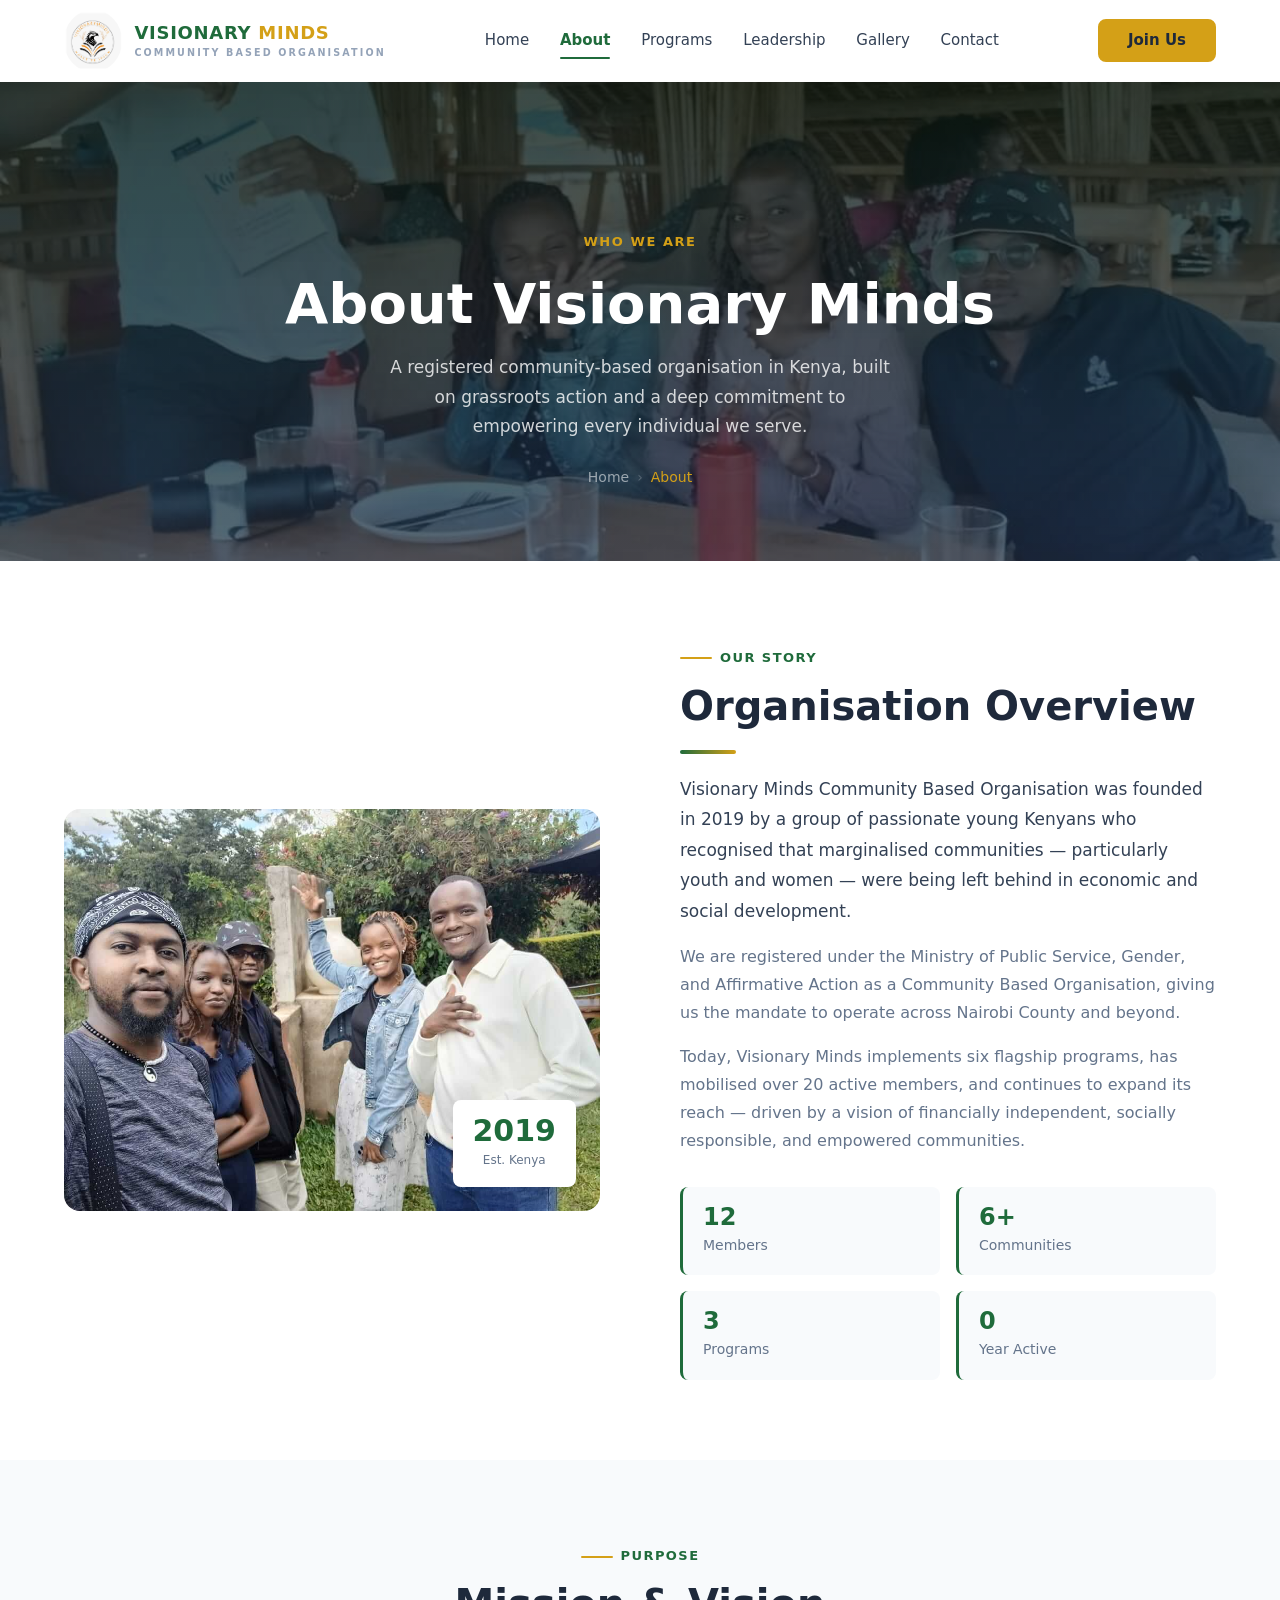
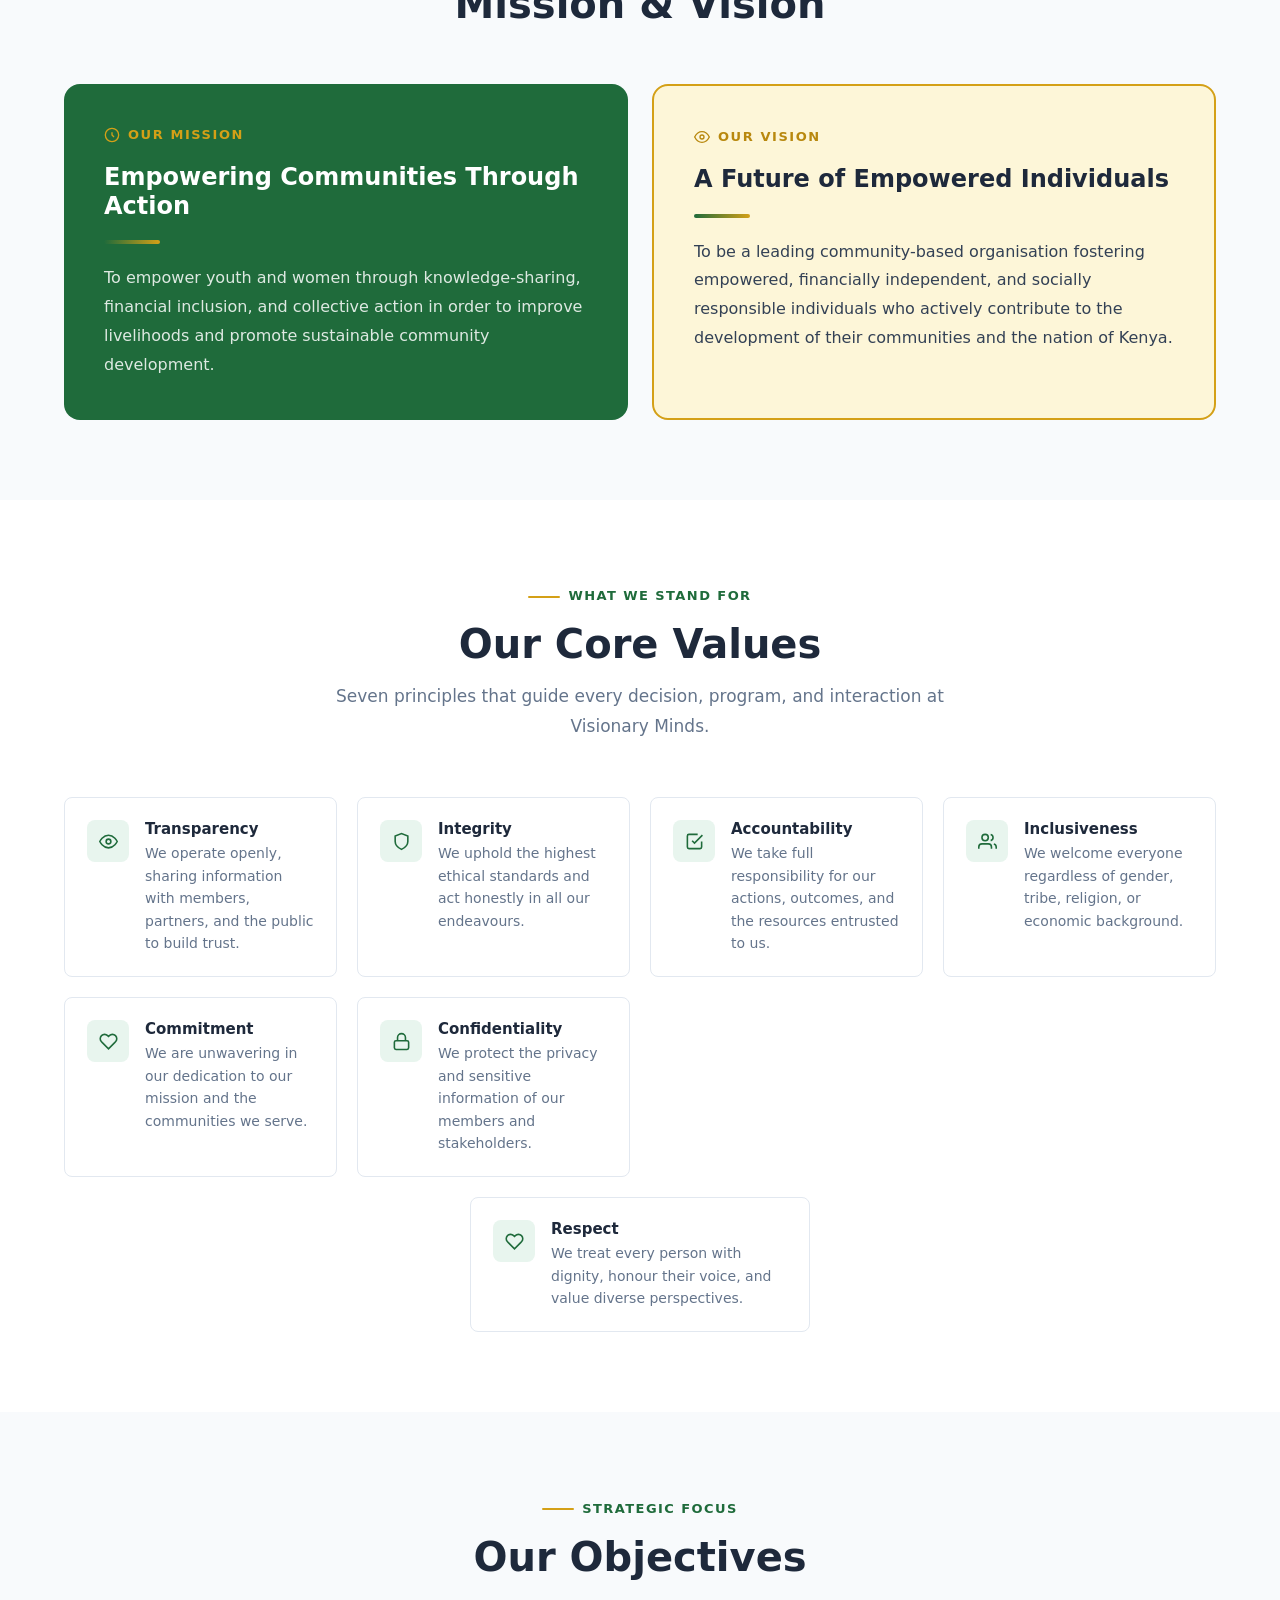
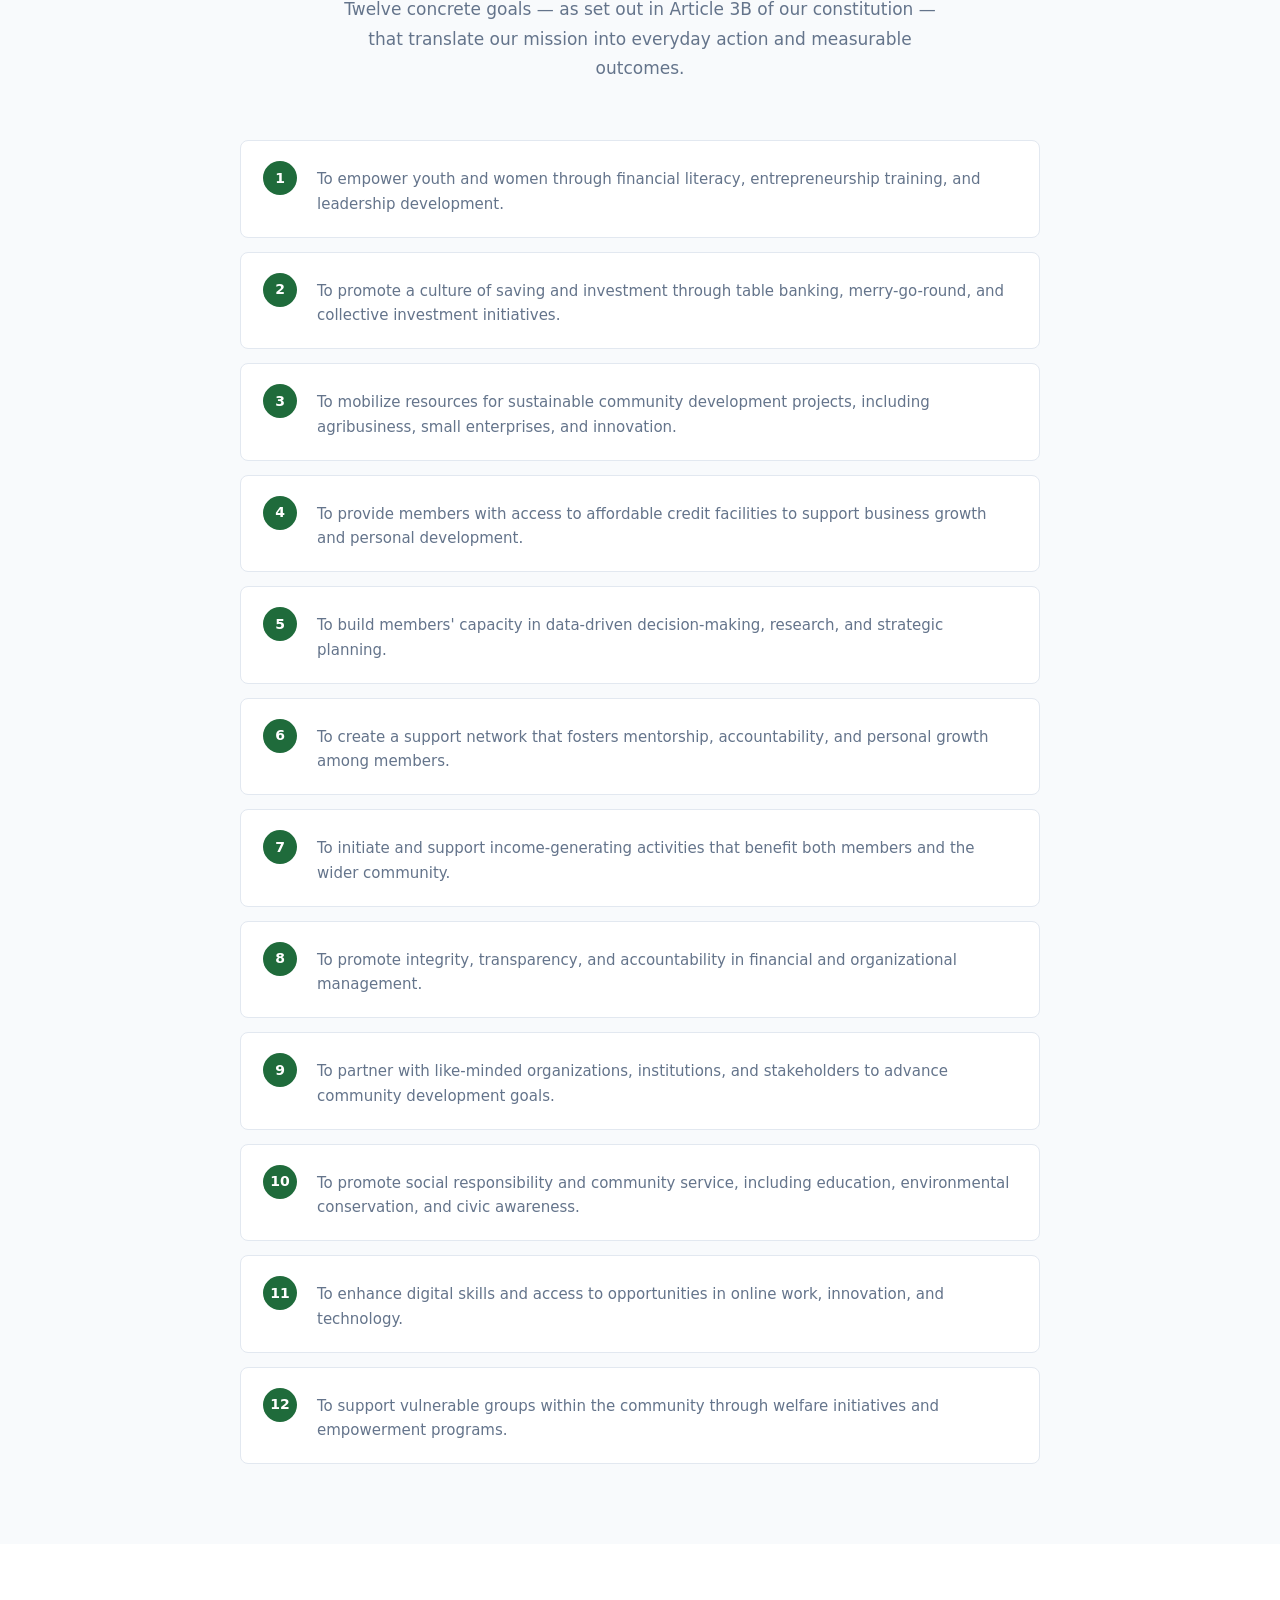
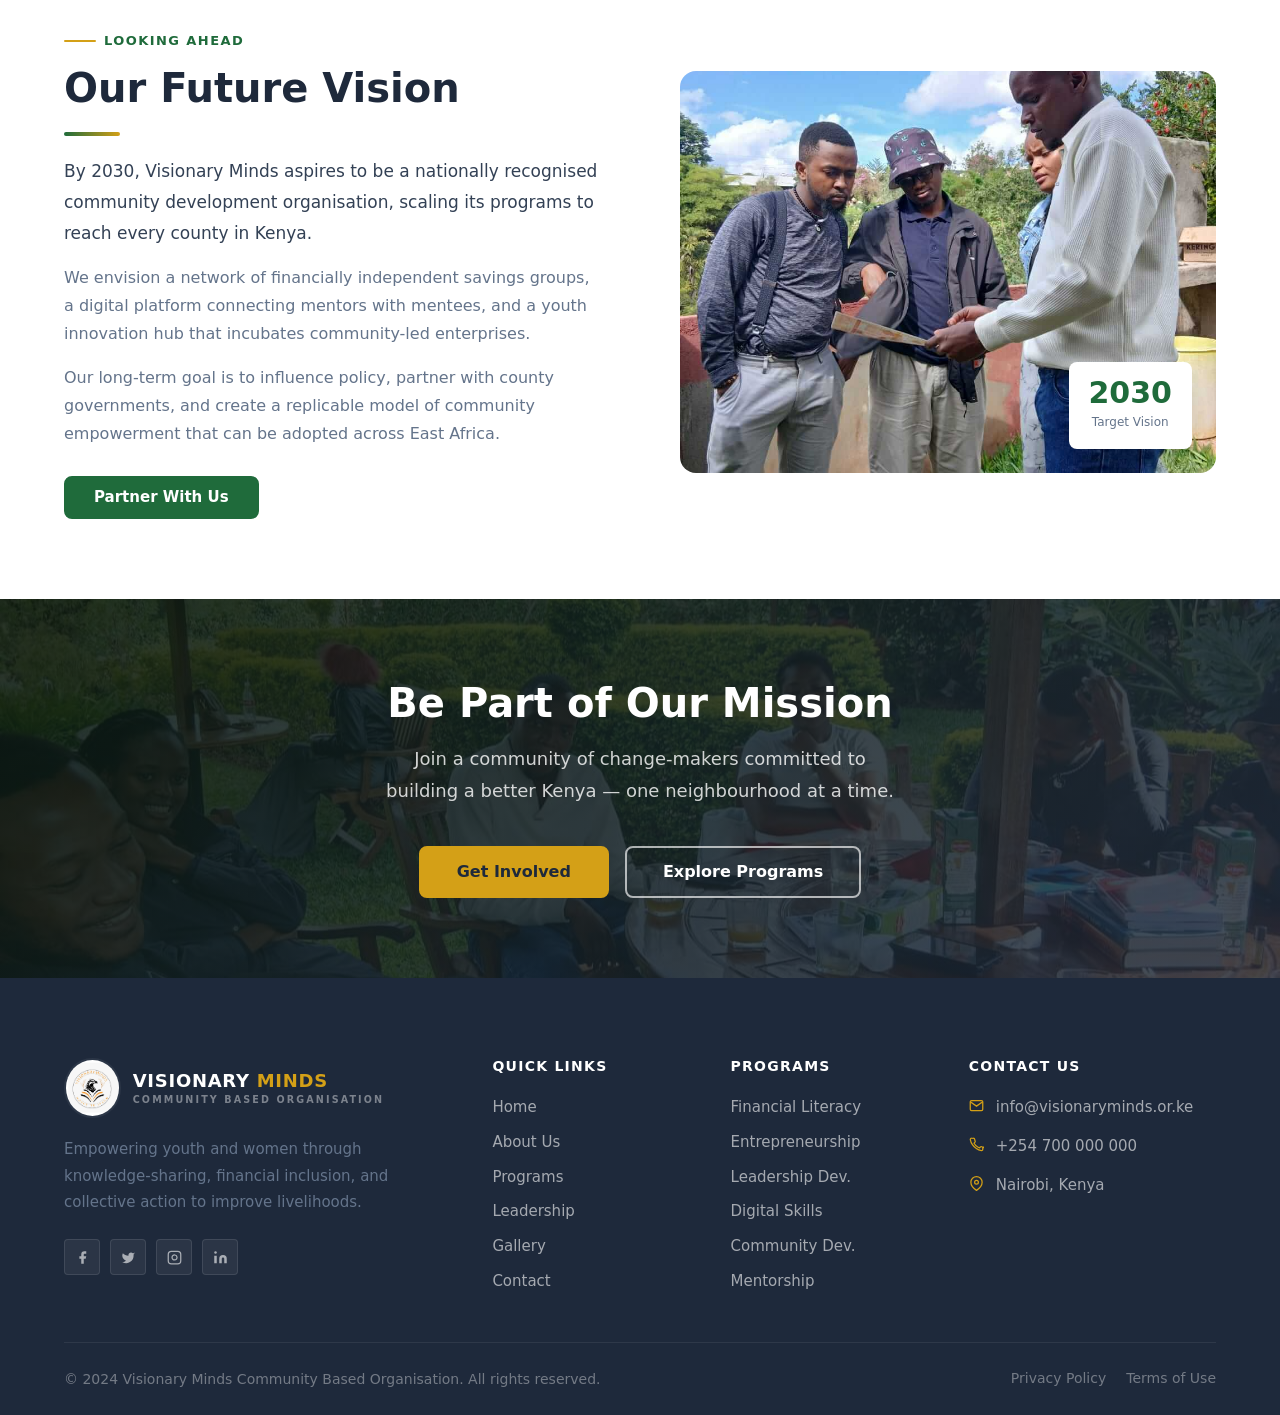
==== commit c124f985: "styling changes" ====
--- a/about.html
+++ b/about.html
@@ -78,7 +78,7 @@
     <div class="about-split">
 
       <div class="about-split-img" data-fade="left">
-        <img src="images/photo-1.jpg" alt="Visionary Minds members during a community session"
+        <img src="images/photo-1.jpeg" alt="Visionary Minds members during a community session"
              loading="lazy" decoding="async" width="560" height="420" />
         <div class="img-badge">
           <p class="img-badge-num">2019</p>
--- a/css/style.css
+++ b/css/style.css
@@ -676,6 +676,7 @@
 .impact-card {
   background: var(--white);
   border: 1px solid var(--border);
+  border-top: 4px solid var(--border);
   border-radius: var(--r-lg);
   padding: 1.875rem;
   display: flex;
@@ -685,26 +686,80 @@
 .impact-card:hover {
   transform: translateY(-5px);
   box-shadow: var(--shadow-lg);
-  border-color: var(--green-light);
-}
+}
+
+/* ── Per-card accent colours (muted palette) ── */
+/* 1 · Financial Literacy — amber */
+.impact-card:nth-child(1) {
+  border-top-color: #C9920D;
+  background: #FEFAEE;
+}
+.impact-card:nth-child(1) .impact-icon { background: #FEF3CC; color: #C9920D; }
+.impact-card:nth-child(1):hover .impact-icon { background: #C9920D; color: var(--white); }
+.impact-card:nth-child(1) .impact-link { color: #C9920D; }
+.impact-card:nth-child(1):hover { border-color: #C9920D; }
+
+/* 2 · Entrepreneurship — teal */
+.impact-card:nth-child(2) {
+  border-top-color: #0E9480;
+  background: #EFF9F7;
+}
+.impact-card:nth-child(2) .impact-icon { background: #CCF0EA; color: #0E9480; }
+.impact-card:nth-child(2):hover .impact-icon { background: #0E9480; color: var(--white); }
+.impact-card:nth-child(2) .impact-link { color: #0E9480; }
+.impact-card:nth-child(2):hover { border-color: #0E9480; }
+
+/* 3 · Leadership — forest green (brand) */
+.impact-card:nth-child(3) {
+  border-top-color: var(--green);
+  background: #EFF7F2;
+}
+.impact-card:nth-child(3) .impact-icon { background: var(--green-light); color: var(--green); }
+.impact-card:nth-child(3):hover .impact-icon { background: var(--green); color: var(--white); }
+.impact-card:nth-child(3) .impact-link { color: var(--green); }
+.impact-card:nth-child(3):hover { border-color: var(--green); }
+
+/* 4 · Digital Skills — steel blue */
+.impact-card:nth-child(4) {
+  border-top-color: #2B5FAD;
+  background: #EFF4FA;
+}
+.impact-card:nth-child(4) .impact-icon { background: #CCDAF4; color: #2B5FAD; }
+.impact-card:nth-child(4):hover .impact-icon { background: #2B5FAD; color: var(--white); }
+.impact-card:nth-child(4) .impact-link { color: #2B5FAD; }
+.impact-card:nth-child(4):hover { border-color: #2B5FAD; }
+
+/* 5 · Community Development — terracotta */
+.impact-card:nth-child(5) {
+  border-top-color: #B85C3A;
+  background: #FAF0EC;
+}
+.impact-card:nth-child(5) .impact-icon { background: #F5D9CE; color: #B85C3A; }
+.impact-card:nth-child(5):hover .impact-icon { background: #B85C3A; color: var(--white); }
+.impact-card:nth-child(5) .impact-link { color: #B85C3A; }
+.impact-card:nth-child(5):hover { border-color: #B85C3A; }
+
+/* 6 · Mentorship — muted purple */
+.impact-card:nth-child(6) {
+  border-top-color: #6B3FA0;
+  background: #F4EFF9;
+}
+.impact-card:nth-child(6) .impact-icon { background: #E0D0F4; color: #6B3FA0; }
+.impact-card:nth-child(6):hover .impact-icon { background: #6B3FA0; color: var(--white); }
+.impact-card:nth-child(6) .impact-link { color: #6B3FA0; }
+.impact-card:nth-child(6):hover { border-color: #6B3FA0; }
 
 .impact-icon {
   width: 56px;
   height: 56px;
-  background: var(--green-light);
   border-radius: var(--r-md);
   display: flex;
   align-items: center;
   justify-content: center;
   margin-bottom: 1.25rem;
-  color: var(--green);
   transition: background var(--ease), color var(--ease);
 }
 .impact-icon svg { width: 26px; height: 26px; }
-.impact-card:hover .impact-icon {
-  background: var(--green);
-  color: var(--white);
-}
 
 .impact-card-title {
   font-size: 1.0625rem;
@@ -725,12 +780,11 @@
   gap: 0.375rem;
   font-size: 0.875rem;
   font-weight: 600;
-  color: var(--green);
   margin-top: auto;
   transition: gap var(--ease), color var(--ease);
 }
 .impact-link svg { width: 14px; height: 14px; }
-.impact-link:hover { gap: 0.625rem; color: var(--green-dark); }
+.impact-link:hover { gap: 0.625rem; opacity: 0.8; }
 
 
 /* ── 14. PROGRAM CARDS (home featured) ───────────────────── */
